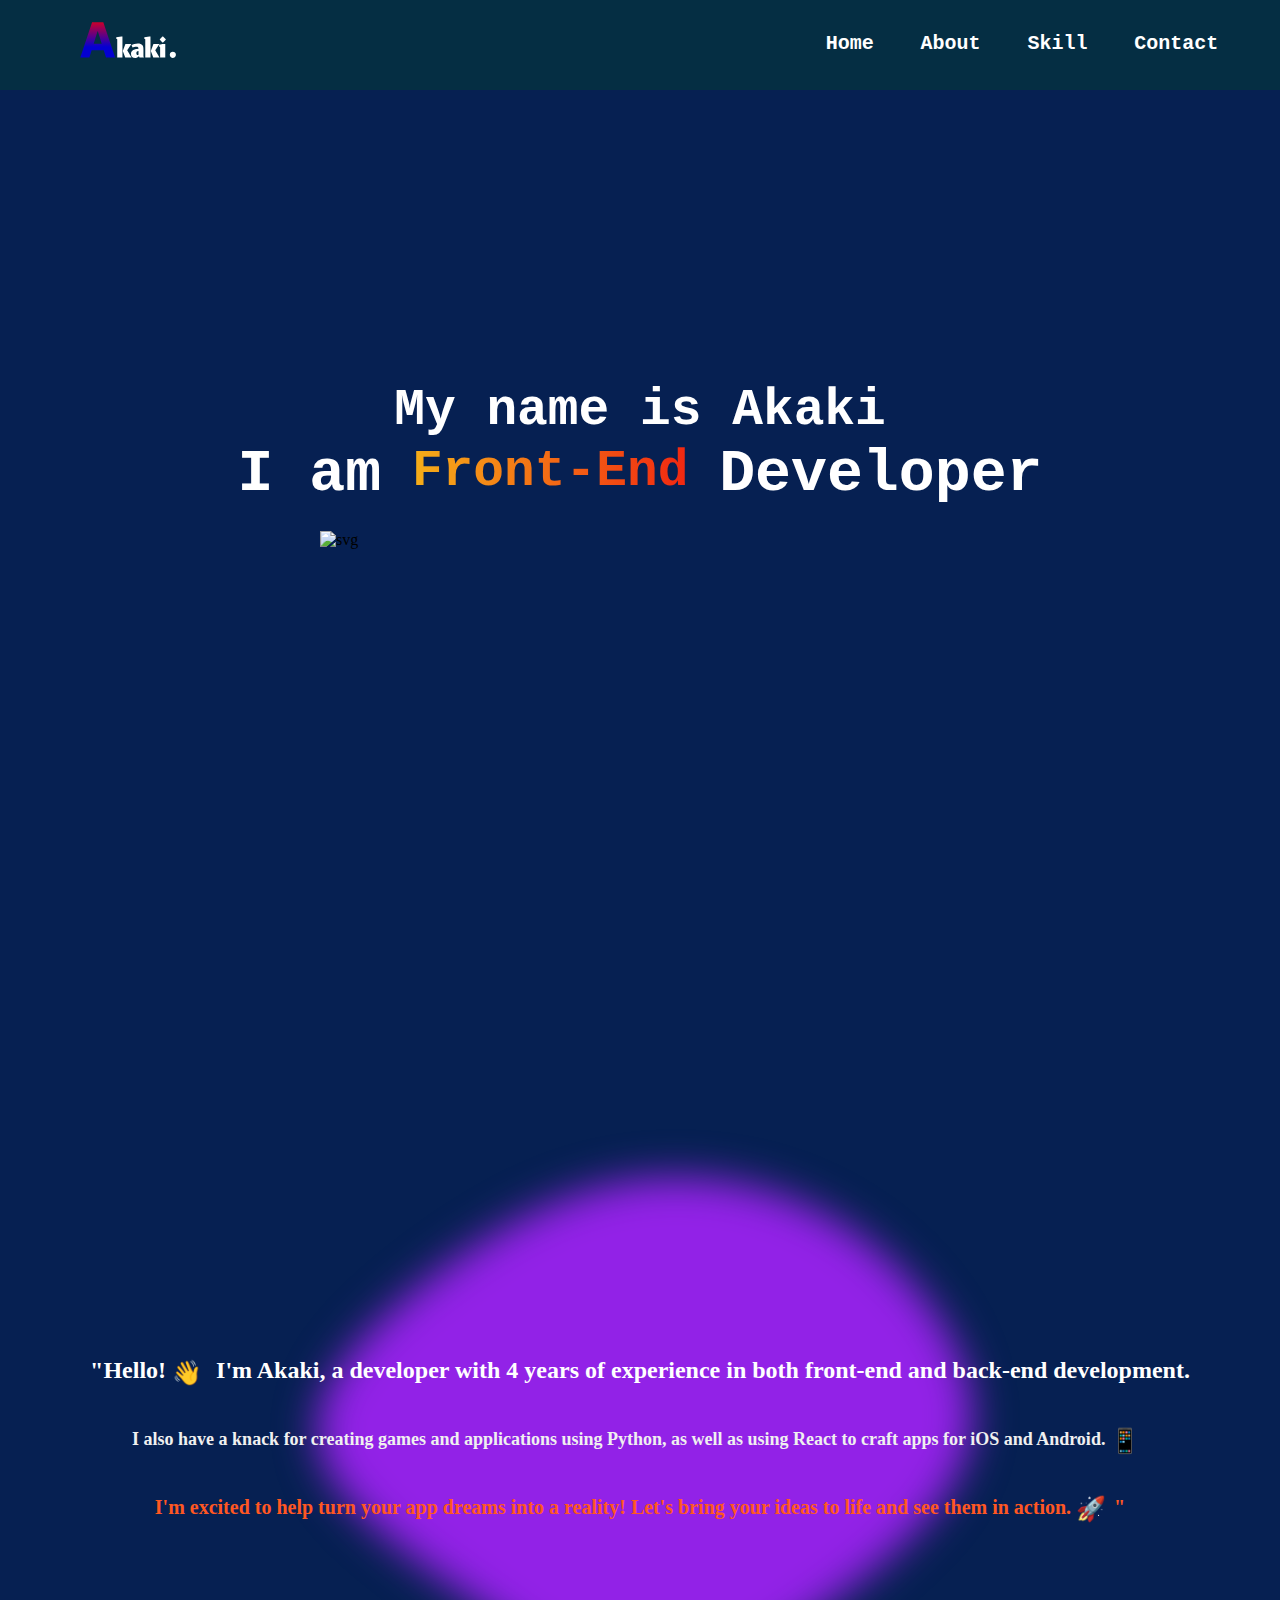
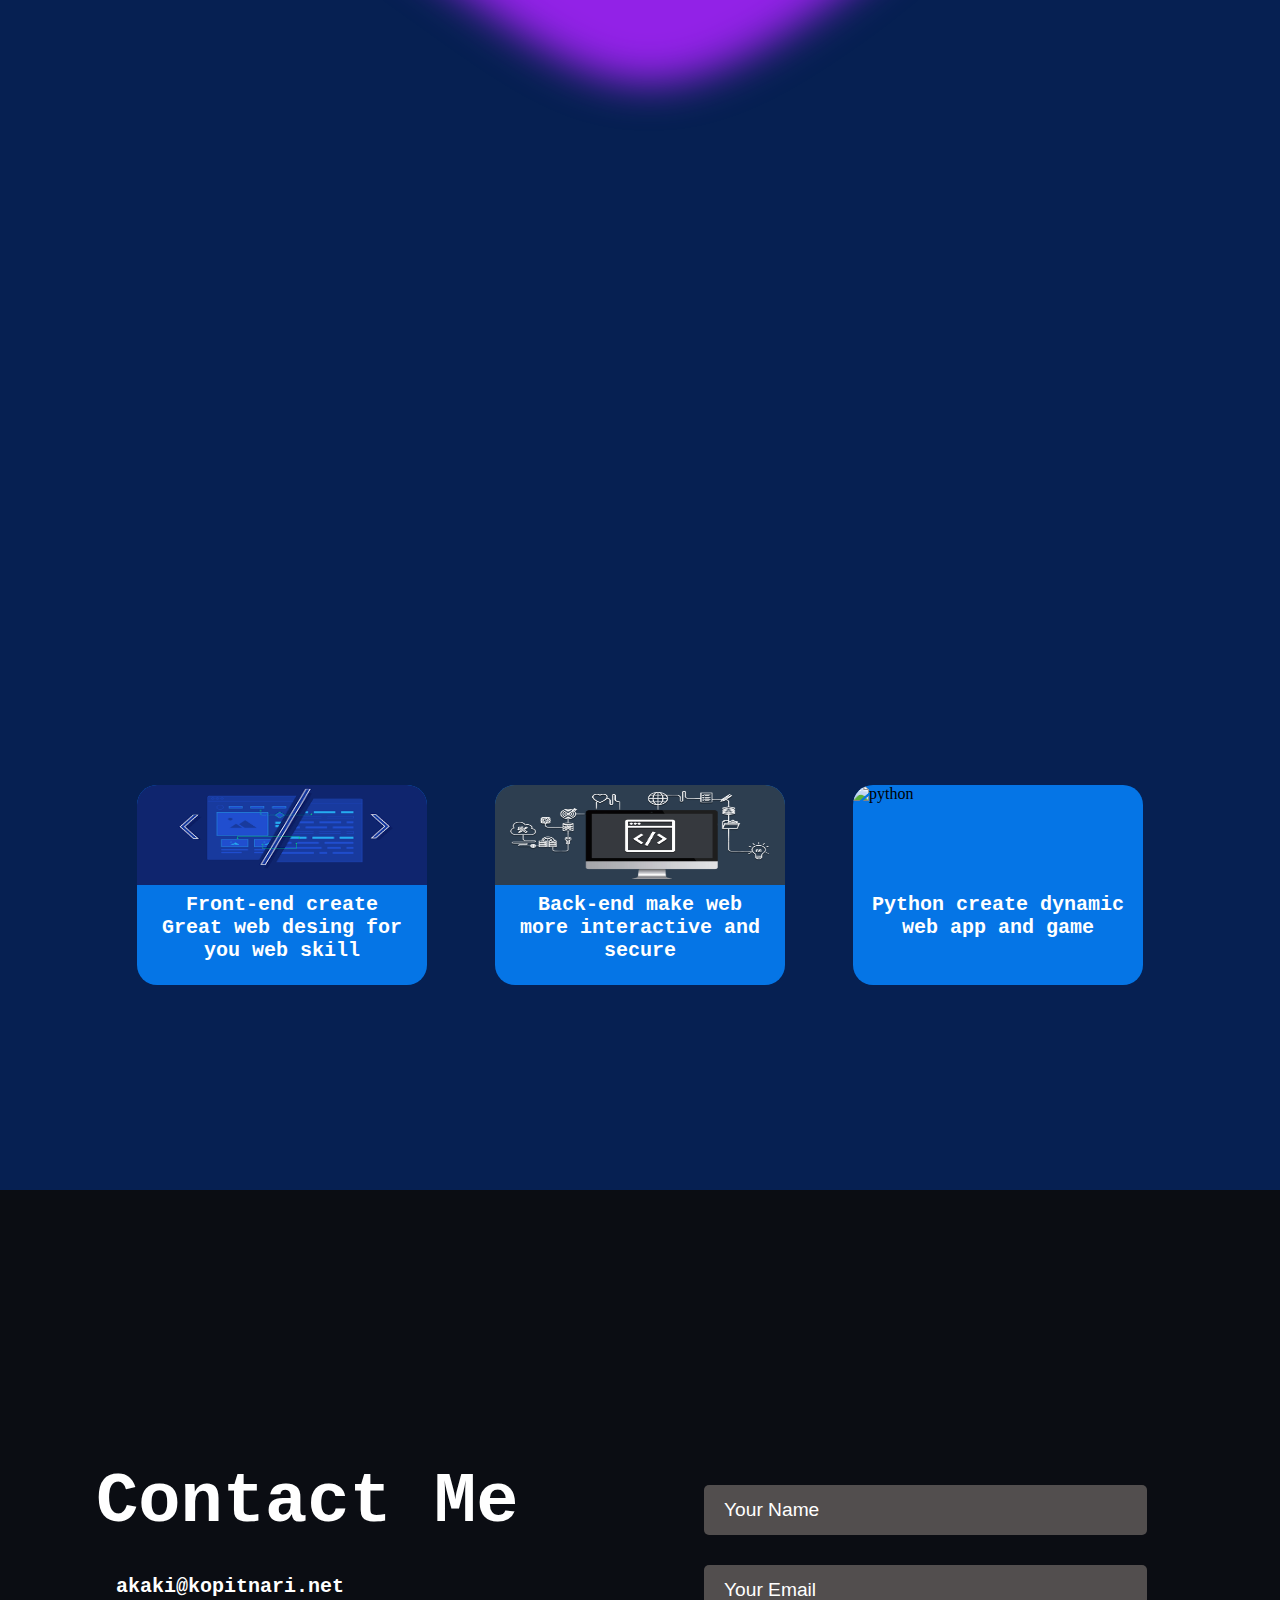
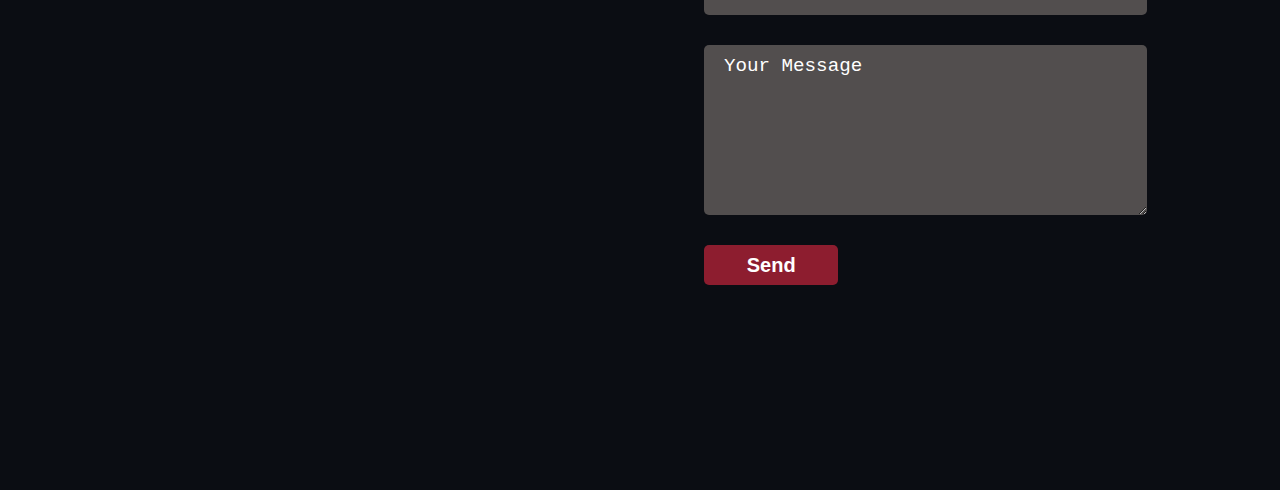
==== index.html @ f49ced17 "upgradeUpAndDown" ====
<!DOCTYPE html>
<html lang="en">

<head>
    <meta charset="UTF-8">
    <meta name="viewport" content="width=device-width, initial-scale=1.0">
    <script src="https://cdn.jsdelivr.net/npm/kute.js@2.2.4/dist/kute.min.js"></script>
    <link rel="stylesheet" href="https://cdnjs.cloudflare.com/ajax/libs/font-awesome/6.4.2/css/all.min.css"
        integrity="sha512-z3gLpd7yknf1YoNbCzqRKc4qyor8gaKU1qmn+CShxbuBusANI9QpRohGBreCFkKxLhei6S9CQXFEbbKuqLg0DA=="
        crossorigin="anonymous" referrerpolicy="no-referrer" />
    <link rel="shortcut icon" href="img/facicon.svg" type="image/x-icon">
    <link rel="stylesheet" href="header.css">
    <link rel="stylesheet" href="style.css">
    <title>Home</title>
</head>

<body>
    <header id="header">
        <img src="img/logo.svg" alt="Akaki" id="logo">
        <nav id="nav-container">
            <ul id="list-container">
                <li class="list"><a href="#" class="element">Home</a></li>
                <li class="list"><a href="#about" class="element">About</a></li>
                <li class="list"><a href="#skill" class="element">Skill</a></li>
                <li class="list"><a href="#contact" class="element">Contact</a></li>
            </ul>
        </nav>
    </header>

    <div class="wrapper">
        <section id="section1">
            <img id="section1background" src="img/section1BackgroundElement.svg" alt="svg">
            <div class="wellcome-text-container">
                <div class="container">
                    <h1 id="wellcome-text"></h1>
                    <h2>My name is Akaki</h2>
                    <div class="skill-texts">
                        <h3>I am</h3>&nbsp;
                        <div class="skill-text-conatienr">
                            <span class="skill-text">Front-End</span>
                            <span class="skill-text">Back-End</span>
                            <span class="skill-text">React</span>
                            <span class="skill-text">Python</span>
                        </div>&nbsp;
                        <h3>Developer</h3>
                    </div>
                </div>
            </div>
        </section>


        <section id="about">
            <div id="about-text-container">
                <p class="header">"Hello! <span class="emoji">👋</span> I'm Akaki, a developer with 4 years of
                    experience in
                    both front-end and back-end development.
                </p>
                <p class="paragraph">I also have a knack for creating games and applications using Python, as well as
                    using
                    React to craft
                    apps for iOS and Android. <span class="emoji">📱</span></p>
                <p class="emphasis">I'm excited to help turn your app dreams into a reality! Let's bring your ideas to
                    life
                    and see them in
                    action. <span class="emoji">🚀</span>"</p>
            </div>

            <svg id="svg-animation" viewBox="0 0 200 200" xmlns="http://www.w3.org/2000/svg">
                <path fill="#9222E7" transform="translate(100 100)">
                    <animate attributeName="d" dur="5s" repeatCount="indefinite" values="M39.2,-37.3C54.7,-23.7,73.8,-11.9,72.8,-1.1C71.7,9.7,50.4,19.4,34.9,34.4C19.4,49.4,9.7,69.8,-0.1,69.9C-9.8,70,-19.7,49.8,-34.8,34.7C-50,19.7,-70.4,9.8,-74.8,-4.4C-79.2,-18.7,-67.6,-37.3,-52.5,-50.9C-37.3,-64.4,-18.7,-72.9,-3.4,-69.5C11.9,-66.1,23.7,-50.9,39.2,-37.3Z;
                M54,-49C68.2,-39.7,76.8,-19.9,74.5,-2.4C72.1,15.1,58.6,30.1,44.4,38.3C30.1,46.5,15.1,47.8,0.9,46.9C-13.3,46,-26.5,42.9,-41,34.7C-55.5,26.5,-71.3,13.3,-70.7,0.6C-70.1,-12,-53.1,-24.1,-38.6,-33.4C-24.1,-42.7,-12,-49.2,3.9,-53.1C19.9,-57,39.7,-58.3,54,-49Z;
                M44.3,-52.6C50.6,-38,44.3,-19,46.3,2C48.2,22.9,58.5,45.8,52.1,60.7C45.8,75.6,22.9,82.4,1.2,81.2C-20.5,80,-41,70.8,-50.7,55.9C-60.4,41,-59.3,20.5,-56.5,2.8C-53.8,-15,-49.3,-29.9,-39.6,-44.5C-29.9,-59.1,-15,-73.3,2,-75.4C19,-77.4,38,-67.2,44.3,-52.6Z;
                M53.4,-49.3C68.2,-38.5,78.6,-19.3,76.4,-2.2C74.2,14.9,59.4,29.7,44.6,36.1C29.7,42.5,14.9,40.4,0.8,39.6C-13.3,38.8,-26.5,39.3,-41.8,32.9C-57.2,26.5,-74.5,13.3,-72.5,2.1C-70.4,-9.2,-48.9,-18.3,-33.6,-29C-18.3,-39.8,-9.2,-52.1,5.1,-57.2C19.3,-62.2,38.5,-60,53.4,-49.3Z;
                M39.2,-37.3C54.7,-23.7,73.8,-11.9,72.8,-1.1C71.7,9.7,50.4,19.4,34.9,34.4C19.4,49.4,9.7,69.8,-0.1,69.9C-9.8,70,-19.7,49.8,-34.8,34.7C-50,19.7,-70.4,9.8,-74.8,-4.4C-79.2,-18.7,-67.6,-37.3,-52.5,-50.9C-37.3,-64.4,-18.7,-72.9,-3.4,-69.5C11.9,-66.1,23.7,-50.9,39.2,-37.3Z
                ">
                    </animate>
                </path>
            </svg>

        </section>

        <section id="skill">
            <div id="skill-icon-container1">
                <div class="icon-box">
                    <img src="img/logos/htmlLogo.png" alt="html">
                </div>
                <div class="icon-box">
                    <img src="img/logos/cssLogo.png" alt="css">
                </div>
                <div class="icon-box">
                    <img src="img/logos/jsLogo.png" alt="jacascript">
                </div>
                <div class="icon-box">
                    <img src="img/logos/vueLogo.png" alt="vue">
                </div>
                <div class="icon-box">
                    <img src="img/logos/reactLogo.png" alt="react">
                </div>
            </div>

            <div id="skill-icon-container2">
                <div class="icon-box">
                    <img src="img/logos/pythonLogo.png" alt="html">
                </div>
                <div class="icon-box">
                    <img src="img/logos/jsLogo.png" alt="css">
                </div>
            </div>

            <div id="skill-icon-container3">
                <div class="icon-box">
                    <img src="img/logos/djangoLogo.png" alt="html">
                </div>
                <div class="icon-box">
                    <img src="img/logos/flaskLogo.png" alt="css">
                </div>
                <div class="icon-box">
                    <img src="img/logos/pygameLogo.png" alt="css">
                </div>
            </div>

            <div class="grid-container">
                <div class="skill-container">
                    <img src="img/front-end.png" alt="front-end">
                    <div id="paragraph-container">
                        <p>Front-end create Great web desing for you web skill</p>
                    </div>
                </div>
                <div class="skill-container">
                    <img src="img/back-end.jpg" alt="back-end">
                    <div id="paragraph-container">
                        <p>Back-end make web more interactive and secure</p>
                    </div>
                </div>
                <div class="skill-container">
                    <img src="img/python.png" alt="python">
                    <div id="paragraph-container">
                        <p>Python create dynamic web app and game</p>
                    </div>
                </div>
            </div>
        </section>

        <footer id="contact">
            <div id="footer-container1">
                <div class="contact-text-container">
                    <h1>Contact Me</h1>
                    <p><i class="fa-solid fa-envelope" style="color: #9141AC;"></i>akaki@kopitnari.net</p>
                    <div class="personal-contact">
                        <a href="https://github.com/akakipertsuliani" target="_blank"><i class="fa-brands fa-github" style="color: #FFF;"></i></a>
                        <a href="https://facebook.com/akaki.ferculiani.12" target="_blank"><i class="fa-brands fa-facebook" style="color: #FFF;"></i></a>
                    </div>
                </div>
            </div>
            <div id="footer-container2">
                <div class="form-container">
                    <form action="">
                        <input type="text" id="name-field" class="input-field" placeholder="Your Name" required>
                        <input type="email" id="email-field" class="input-field" placeholder="Your Email" required>
                        <textarea id="message-field" class="input-field" rows="10" placeholder="Your Message" required></textarea>
                        <input type="submit" id="submit-button" value="Send">
                    </form>
                </div>
            </div>
        </footer>
    </div>

    <script src="script.js"></script>

</body>

</html>
---- header.css ----
#header {
    width: 100%;
    height: 10vh;
    display: flex;
    justify-content: space-around;
    align-items: center;
    background: #076F012D;
}

#header #logo {
    align-self: center;
    margin-left: 80px;
    margin-bottom: 10px;
    transition: transform 0.3s;
    width: 7.5%;
    cursor: pointer;
}

#header #logo:hover {
    transform: scale(1.1);
}

#header #nav-container {
    margin-left: auto;
    margin-right: 3.5vw;
}

#header #nav-container #list-container {
    display: flex;
    column-gap: 1vw;
    list-style: none;
}

#header #nav-container #list-container .list {
    display: flex;
    align-items: center;
}

#header #nav-container #list-container .list .element {
    text-decoration: none;
    font-family: monospace, sans-serif;
    font-size: 1.25rem;
    font-weight: 700;
    color: #FFF;
    padding: 5px 15px;
    border: 2px solid transparent;
    border-radius: 15px;
    transition: color 0.3s;
}

@media screen and (min-width: 768px) {
    #header #nav-container #list-container .list .element:hover {
        color: #3DC507;
    }

    #header #nav-container #list-container .list .element::after {
        content: "";
        display: block;
        background-color: #D19106;
        height: 3px;
        width: 0;
        margin-inline: auto;
        border-radius: 1.5px;
        transition: width 0.3s;
    }

    #header #nav-container #list-container .list .element:hover::after {
        width: 100%;
    }
}

#header #nav-container #list-container .list .element:active {
    border: 2px solid #54038a;
}
---- style.css ----
* {
  margin: 0;
  padding: 0;
}

body {
  width: min(100vw, 1960px);
  background: #062052;
  overflow-x: hidden;
}

.wrapper {
  width: 100%;
  display: flex;
  flex-direction: column;
  align-items: center;
  /* about Page */
  /* skill page */
}
.wrapper #section1 {
  position: relative;
  width: 100%;
  height: 100vh;
  display: flex;
  justify-content: space-evenly;
  align-items: center;
}
.wrapper #section1 #section1background {
  position: absolute;
  width: 50%;
  top: 50%;
  left: 50%;
  transform: translate(-50%, -50%);
  z-index: 0;
}
.wrapper #section1 .wellcome-text-container {
  width: 40%;
  height: 50%;
  margin-top: auto;
  margin-bottom: 15vh;
}
.wrapper #section1 .wellcome-text-container .container {
  display: flex;
  flex-direction: column;
  align-items: center;
  transform: scale(1.6);
}
.wrapper #section1 .wellcome-text-container .container h1 {
  background: linear-gradient(90deg, #833AB4 0%, #FD1D1D 45%, #FCB045 100%);
  -webkit-background-clip: text;
  background-clip: text;
  -webkit-text-fill-color: transparent;
  font-family: monospace;
  font-size: 2.1rem;
  background-size: 400%;
  animation: gradient-animation 2s ease-in-out infinite;
}
.wrapper #section1 .wellcome-text-container .container h2 {
  color: #FFF;
  font-family: monospace;
  font-size: 2rem;
}
.wrapper #section1 .wellcome-text-container .container .skill-texts {
  position: relative;
  display: flex;
  align-items: center;
  color: #FFF;
  font-family: monospace;
  font-size: 2rem;
}
.wrapper #section1 .wellcome-text-container .container .skill-texts .skill-text-conatienr {
  display: flex;
  flex-direction: column;
  align-items: center;
  height: 40px;
  overflow: hidden;
}
.wrapper #section1 .wellcome-text-container .container .skill-texts .skill-text-conatienr .skill-text {
  font-size: 2rem;
  background: linear-gradient(to right, #f5af19, #f12711);
  -webkit-background-clip: text;
  background-clip: text;
  color: transparent;
  display: flex;
  flex-direction: column;
  font-weight: 700;
  position: relative;
  margin-bottom: 35px;
  animation: slide-animation 8s linear infinite;
}
.wrapper #about {
  width: 100%;
  height: 100vh;
  display: flex;
  justify-content: center;
  align-items: center;
  position: relative;
}
.wrapper #about #about-text-container {
  max-width: 90%;
  text-align: center;
}
.wrapper #about #about-text-container .header {
  font-size: 24px;
  font-weight: bold;
  color: #FFF;
  border-radius: 20px;
  font-weight: 700;
  transition: 0.3s;
  padding: 10px;
}
.wrapper #about #about-text-container .paragraph {
  font-size: 18px;
  color: #F0F0F0;
  margin: 20px 0;
  border-radius: 20px;
  font-weight: 700;
  transition: 0.3s;
  padding: 10px;
}
.wrapper #about #about-text-container .emphasis {
  font-size: 20px;
  color: #FF5722;
  border-radius: 20px;
  font-weight: 700;
  transition: 0.3s;
  padding: 10px;
}
.wrapper #about #about-text-container .emoji {
  font-size: 24px;
  margin-right: 8px;
  vertical-align: middle;
}
.wrapper #about #svg-animation {
  position: absolute;
  z-index: -1;
  left: 50%;
  top: 50%;
  width: 70%;
  transform: translate(-50%, -50%);
  filter: blur(20px);
}
.wrapper #skill {
  position: relative;
  width: 100%;
  height: 100vh;
  display: flex;
  justify-content: center;
  align-items: center;
}
.wrapper #skill .icon-box {
  width: 80px;
  height: 80px;
  border-radius: 50%;
  display: flex;
  justify-content: center;
  align-items: center;
  overflow: visible;
  margin-left: 20px;
  background: #FFF;
  padding: 20px;
}
.wrapper #skill .icon-box img {
  height: 80%;
  width: 80%;
}
.wrapper #skill #skill-icon-container1 {
  position: absolute;
  top: 200px;
  left: 50%;
  transform: translateX(-50%);
  width: 40%;
  opacity: 0;
  display: flex;
  justify-content: center;
  flex-wrap: wrap;
  transition: 0.5s ease-in-out;
}
.wrapper #skill #skill-icon-container2 {
  position: absolute;
  top: 200px;
  left: 50%;
  transform: translateX(-50%);
  max-width: 40%;
  opacity: 0;
  display: flex;
  transition: 0.5s ease-in-out;
}
.wrapper #skill #skill-icon-container3 {
  position: absolute;
  top: 200px;
  left: 50%;
  transform: translateX(-50%);
  max-width: 40%;
  opacity: 0;
  display: flex;
  transition: 0.5s ease-in-out;
}
.wrapper #skill .grid-container {
  display: flex;
  width: max(200px, 80%);
  height: min(150px, 50%);
  flex-wrap: wrap;
  column-gap: 50px;
  margin-top: 210px;
}
.wrapper #skill .grid-container .skill-container {
  position: relative;
  display: flex;
  flex-direction: column;
  margin: 15px auto auto auto;
  width: 290px;
  height: max(200px, 25%);
  background: #0575E6;
  border-radius: 20px;
  overflow: hidden;
  transition: 0.3s;
  cursor: pointer;
}
.wrapper #skill .grid-container .skill-container img {
  width: 100%;
  height: 50%;
}
.wrapper #skill .grid-container .skill-container #paragraph-container {
  height: 40%;
  width: 90%;
  margin-top: 8px;
  align-self: center;
}
.wrapper #skill .grid-container .skill-container #paragraph-container p {
  color: #FFF;
  font-family: monospace;
  font-weight: 700;
  font-size: 20px;
  text-align: center;
  margin: auto;
}
@media screen and (min-width: 768px) {
  .wrapper #skill .grid-container .skill-container:hover {
    transform: scale(1.1);
    background: #FC4A1A;
  }
  .wrapper #skill .grid-container .skill-container:active {
    transform: scale(1);
  }
}
@media screen and (max-width: 768px) {
  .wrapper #skill .grid-container .skill-container:active {
    transform: scale(0.9);
  }
  .wrapper #skill .grid-container .skill-container p {
    font-size: 0.8rem;
  }
}
.wrapper footer {
  width: 100%;
  height: 100vh;
  background: rgba(12, 11, 11, 0.8823529412);
  display: flex;
  justify-content: space-between;
}
.wrapper footer #footer-container1 {
  width: 50%;
  height: 90vh;
  display: flex;
  align-self: flex-end;
  align-items: center;
  flex-direction: column;
}
.wrapper footer #footer-container1 .contact-text-container {
  width: 70%;
  height: 70%;
  display: flex;
  flex-direction: column;
  justify-content: center;
  row-gap: 30px;
}
.wrapper footer #footer-container1 .contact-text-container h1 {
  color: #FFF;
  font-family: monospace;
  font-weight: 700;
  font-size: 4.4rem;
}
.wrapper footer #footer-container1 .contact-text-container i {
  padding-inline-end: 20px;
  font-size: 1.5rem;
}
.wrapper footer #footer-container1 .contact-text-container p {
  color: #FFF;
  font-family: monospace;
  font-weight: 700;
  font-size: 1.25rem;
}
.wrapper footer #footer-container1 .contact-text-container .personal-contact {
  display: flex;
  max-width: 10%;
}
.wrapper footer #footer-container1 .contact-text-container .personal-contact a i {
  font-size: 2rem;
  transition: transform 0.3s;
}
.wrapper footer #footer-container1 .contact-text-container .personal-contact a i:hover {
  transform: scale(1.3);
}
.wrapper footer #footer-container1 .contact-text-container .personal-contact a i:active {
  transform: scale(0.9);
}
.wrapper footer #footer-container2 {
  width: 50%;
  height: 90vh;
  display: flex;
  align-self: flex-end;
  justify-content: center;
  align-items: center;
}
.wrapper footer #footer-container2 .form-container {
  display: flex;
  align-items: center;
  align-self: flex-start;
  width: 100%;
  height: 100%;
}
.wrapper footer #footer-container2 .form-container form {
  margin-left: 10%;
  width: 70%;
  display: flex;
  flex-direction: column;
  row-gap: 30px;
}
.wrapper footer #footer-container2 .form-container form .input-field {
  border-radius: 5px;
  border: none;
  background: #524E4E;
  font-size: 1.2rem;
  width: 90%;
  height: 30px;
  padding: 10px 20px;
}
.wrapper footer #footer-container2 .form-container form .input-field::placeholder {
  color: #FFF;
}
.wrapper footer #footer-container2 .form-container form #message-field {
  height: 150px;
}
.wrapper footer #footer-container2 .form-container form #submit-button {
  width: 30%;
  height: 40px;
  background: #8D1D2F;
  border-radius: 5px;
  border: none;
  font-weight: 700;
  font-size: 1.25rem;
  color: #FFF;
  cursor: pointer;
  transition: background-color 0.3s, transform 0.3s;
}
@media screen and (min-width: 768px) {
  .wrapper footer #footer-container2 .form-container form #submit-button:hover {
    background: #F07B8E;
  }
}
.wrapper footer #footer-container2 .form-container form #submit-button:active {
  transform: scale(0.9);
}

@keyframes slide-animation {
  0% {
    bottom: -2px;
  }
  30% {
    bottom: -2px;
  }
  35% {
    bottom: 70px;
  }
  65% {
    bottom: 70px;
  }
  70% {
    bottom: 141px;
  }
  80% {
    bottom: 141px;
  }
  90% {
    bottom: 216px;
  }
  100% {
    bottom: 216px;
  }
}
@keyframes gradient-animation {
  0% {
    background-position: 0%;
  }
  50% {
    background-position: 100%;
  }
  100% {
    background-position: 0%;
  }
}

/*# sourceMappingURL=style.css.map */
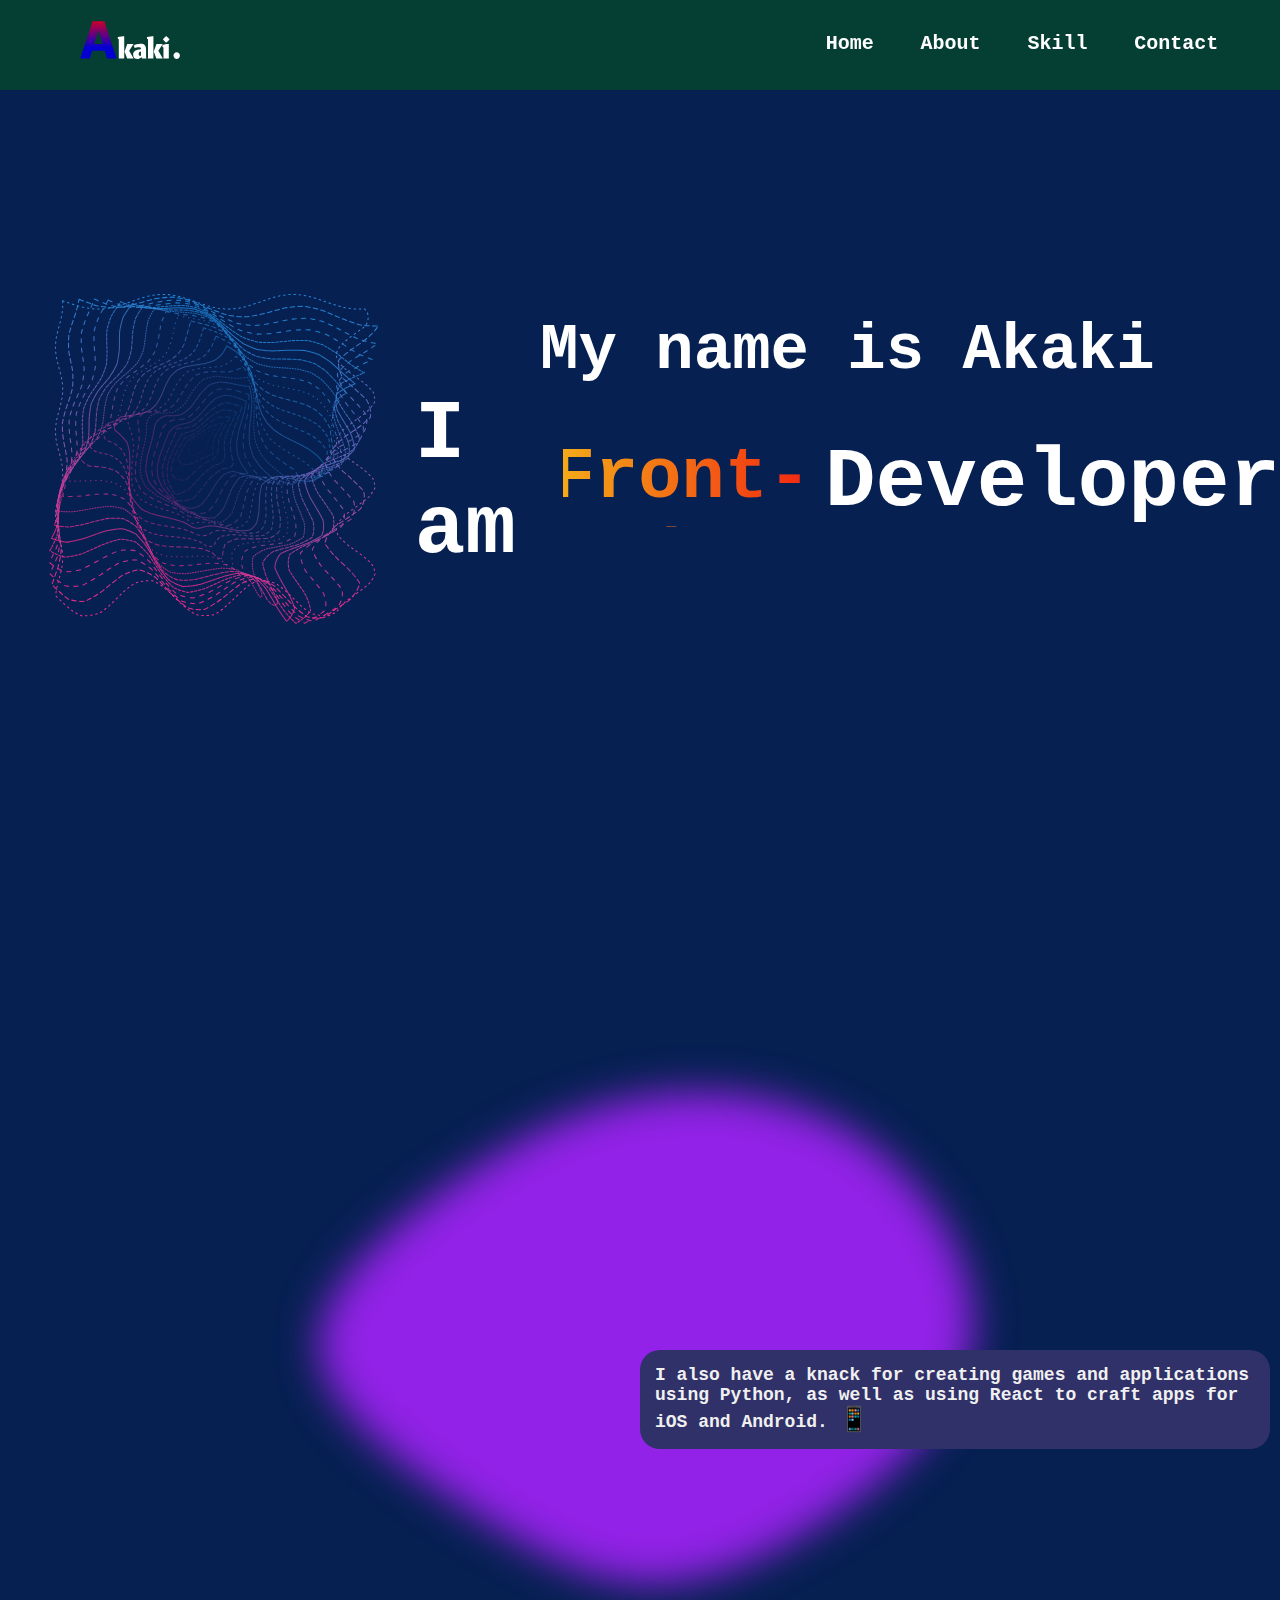
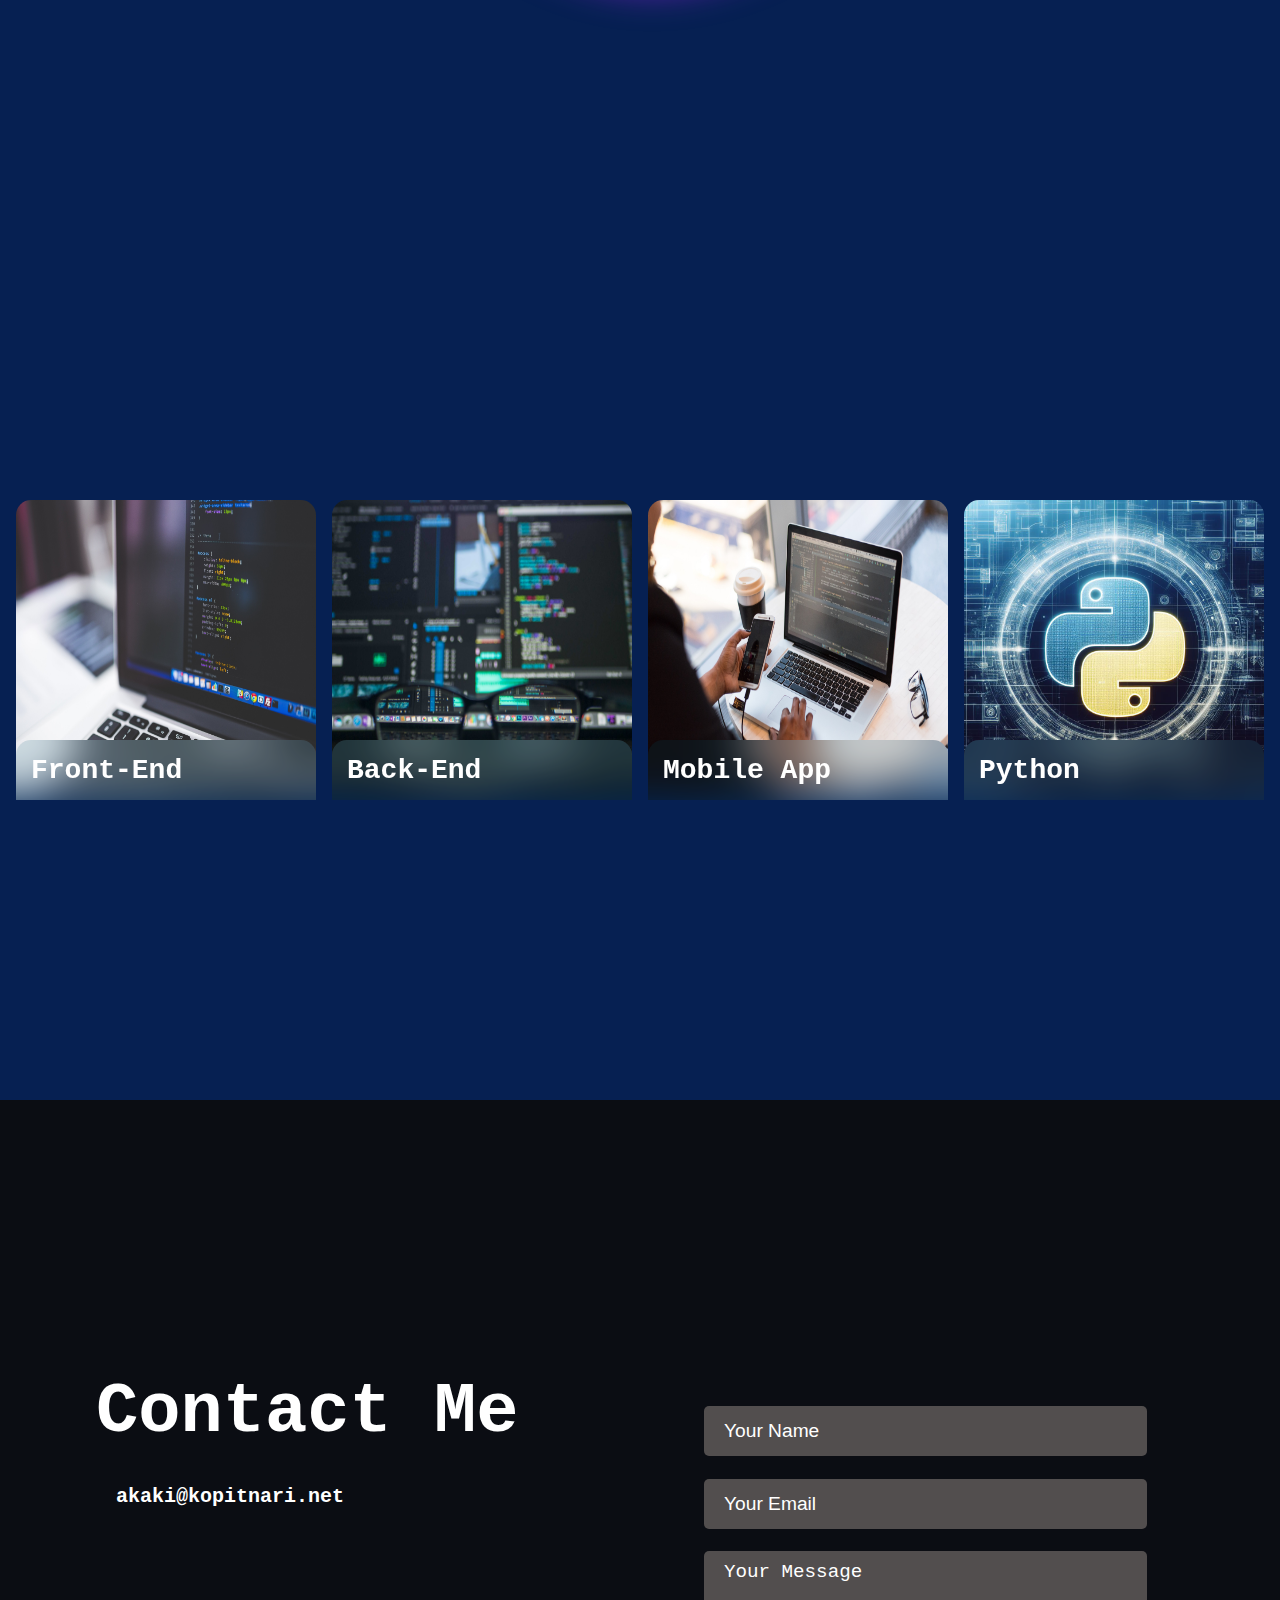
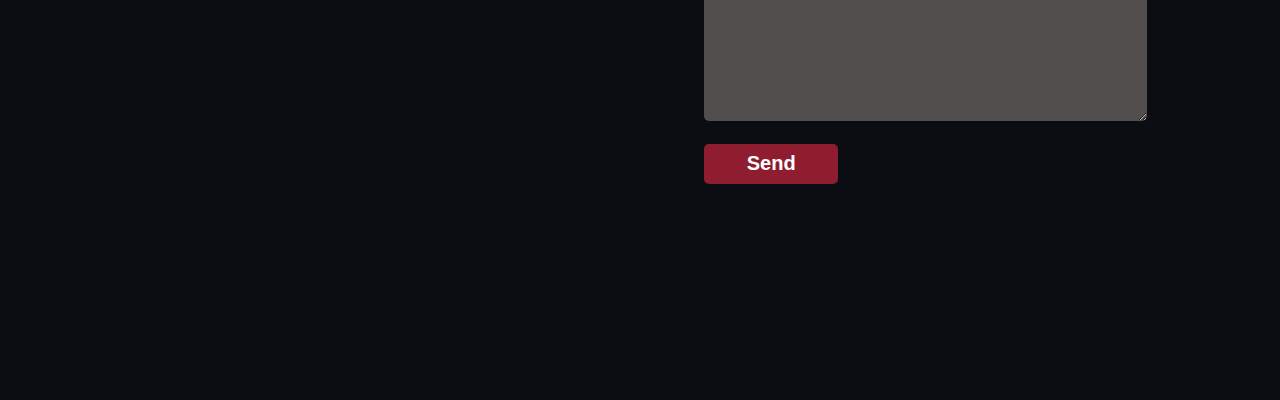
==== commit d90dfbbe: "stealNeedFix" ====
--- a/index.html
+++ b/index.html
@@ -9,8 +9,10 @@
         integrity="sha512-z3gLpd7yknf1YoNbCzqRKc4qyor8gaKU1qmn+CShxbuBusANI9QpRohGBreCFkKxLhei6S9CQXFEbbKuqLg0DA=="
         crossorigin="anonymous" referrerpolicy="no-referrer" />
     <link rel="shortcut icon" href="img/facicon.svg" type="image/x-icon">
+    <link rel="stylesheet" href="style.css">
     <link rel="stylesheet" href="header.css">
-    <link rel="stylesheet" href="style.css">
+    <link rel="stylesheet" href="svgMorph.css">
+    <link rel="stylesheet" href="responsiveStyle.css">
     <title>Home</title>
 </head>
 
@@ -25,23 +27,135 @@
                 <li class="list"><a href="#contact" class="element">Contact</a></li>
             </ul>
         </nav>
+        <i class="fa-solid fa-bars" style="color: #FFF;"></i>
     </header>
 
     <div class="wrapper">
         <section id="section1">
-            <img id="section1background" src="img/section1BackgroundElement.svg" alt="svg">
+            <svg id="section1background" xmlns="http://www.w3.org/2000/svg" version="1.1"
+                xmlns:xlink="http://www.w3.org/1999/xlink" xmlns:svgjs="http://svgjs.dev/svgjs" viewBox="0 0 800 800"
+                width="800" height="800">
+                <defs>
+                    <linearGradient x1="50%" y1="0%" x2="50%" y2="100%" id="ccchaos-grad">
+                        <stop stop-color="hsl(206, 75%, 49%)" stop-opacity="1" offset="0%"></stop>
+                        <stop stop-color="hsl(331, 90%, 56%)" stop-opacity="1" offset="100%"></stop>
+                    </linearGradient>
+                </defs>
+                <g stroke-width="2" stroke="url(#ccchaos-grad)" fill="none" stroke-linecap="round">
+                    <path
+                        d="M120.74 111.98Q130.14 115.33 139.53 118.6 148.92 121.63 158.31 124.23 167.7 126.27 177.1 127.63 186.49 128.24 195.88 128.07 205.27 127.12 214.67 125.45 224.06 123.15 233.45 120.34 242.84 117.19 252.24 113.86 261.63 110.54 271.02 107.4 280.41 104.63 289.8 102.38 299.2 100.77 308.59 99.88 317.98 99.77 327.37 100.45 336.77 101.87 346.16 103.96 355.55 106.6 364.94 109.65 374.34 112.93 383.73 116.28 393.12 119.5 402.51 122.42 411.9 124.87 421.3 126.73 430.69 127.88 440.08 128.27 449.47 127.87 458.87 126.71 468.26 124.85 477.65 122.39 487.04 119.47 496.44 116.25 505.83 112.9 515.22 109.61 524.61 106.57 534 103.93 543.4 101.85 552.79 100.44 562.18 99.77 571.57 99.89 580.97 100.78 590.36 102.4 599.75 104.66 609.14 107.43 618.54 110.57 627.93 113.89 637.32 117.22 646.71 120.37 656.11 123.17 665.5 125.47 674.89 127.13 684.28 128.07 693.67 128.24 703.07 127.62 716.52 140.78 704.93 160.91 692.77 170.09 679.81 179.27 667.58 188.45 657.51 197.62 650.76 206.8 648.14 215.98 649.95 225.15 655.97 234.33 665.51 243.51 677.45 252.69 690.38 261.86 702.8 271.04 713.26 280.22 720.52 289.39 723.75 298.57 722.55 307.75 717.08 316.93 707.98 326.1 696.3 335.28 683.41 344.46 670.83 353.63 660.02 362.81 652.25 371.99 648.43 381.17 649 390.34 653.91 399.52 662.56 408.7 673.96 417.88 686.77 427.05 699.48 436.23 710.62 445.41 718.88 454.58 723.29 463.76 723.33 472.94 719.01 482.12 710.82 491.29 699.73 500.47 687.03 509.65 674.21 518.82 662.77 528 654.05 537.18 649.06 546.36 648.4 555.53 652.13 564.71 659.83 573.89 670.59 583.06 683.15 592.24 696.04 601.42 707.76 610.6 716.93 619.77 722.48 628.95 723.77 638.13 720.63 647.31 713.44 656.48 703.04 665.66 690.65 674.84 677.71 684.01 665.74 693.19 656.14 702.37 650.03 711.55 641.55 716.66 633.07 720.09 616.11 720.25 599.14 714.71 590.66 708.96 582.18 701.95 573.7 694.07 565.22 685.73 556.74 677.42 548.26 669.57 539.77 662.63 531.29 656.98 514.33 651.66 497.37 652.06 488.89 655.6 480.41 660.81 471.92 667.41 463.44 675.03 454.96 683.26 446.48 691.63 438 699.7 429.52 707.01 421.04 713.16 412.55 717.82 395.59 720.74 378.63 717.86 370.15 713.22 361.67 707.08 353.19 699.77 344.7 691.71 336.22 683.34 327.74 675.11 319.26 667.48 310.78 660.87 302.3 655.64 293.82 652.09 276.85 651.64 259.89 656.93 251.41 662.57 242.93 669.5 234.45 677.34 225.97 685.65 217.48 693.99 209 701.88 200.52 708.9 192.04 714.66 175.08 720.24 158.11 720.11 149.63 716.7 141.15 711.6 132.67 705.09 124.19 697.53 115.71 689.33 107.23 680.95 108.38 672.06 110.18 663.17 112.44 654.28 114.87 645.39 117.2 636.5 119.16 627.61 120.51 618.72 121.1 609.83 120.86 600.94 119.82 592.05 118.09 583.16 115.89 574.27 113.46 565.38 111.09 556.49 109.07 547.6 107.62 538.71 106.92 529.82 107.04 520.93 107.98 512.04 109.62 503.15 111.78 494.26 114.19 485.37 116.58 476.48 118.67 467.59 120.21 458.7 121.02 449.81 121.01 440.92 120.18 432.03 118.63 423.14 116.53 414.25 114.14 405.36 111.73 396.47 109.59 387.58 107.96 378.69 107.03 369.8 106.93 360.91 107.64 352.02 109.11 343.13 111.14 334.24 113.51 325.35 115.93 316.46 118.13 307.56 119.85 298.67 120.88 289.78 121.1 280.89 120.49 272 119.13 263.11 117.16 254.22 114.82 245.33 112.39 236.44 110.14 227.55 108.35 218.66 107.21 209.77 106.87 200.88 107.36 191.99 108.63 183.1 110.53 174.21 112.83 165.32 115.27 156.43 117.56 147.54 119.43 138.65 120.67 129.76 121.12 120.87 120.74 111.98"
+                        stroke-dasharray="3 7" transform="rotate(0, 400, 400)" opacity="1.00" class="svg-elem-1"></path>
+                    <path
+                        d="M132.68 127.16Q150.79 133.29 168.89 137.75 187 139.65 205.11 138.6 223.21 134.81 241.32 129.05 259.43 122.48 277.54 116.4 295.64 112.06 313.75 110.32 331.86 111.53 349.96 115.45 368.07 121.28 386.18 127.87 404.29 133.87 422.39 138.09 440.5 139.68 458.61 138.31 476.71 134.27 494.82 128.36 512.93 121.77 531.04 115.83 549.14 111.74 567.25 110.31 585.36 111.83 603.46 116.01 621.57 121.99 639.68 128.57 657.79 134.44 675.89 138.4 694 139.67 712.11 137.99 702.11 155.75 680.69 173.51 656.87 191.27 640.69 209.02 638.96 226.78 652.41 244.54 675.38 262.3 698.19 280.06 711.22 297.81 709 315.57 692.44 333.33 668.54 351.09 647.36 368.85 637.82 386.6 643.94 404.36 663.15 422.12 687.35 439.88 706.34 457.63 712.13 475.39 702.27 493.15 680.92 510.91 657.08 528.67 640.78 546.42 638.9 564.18 652.23 581.94 675.15 599.7 698 617.46 711.17 635.21 709.09 652.97 692.65 670.73 668.77 688.49 647.51 706.24 631.01 710.29 614.5 707.24 597.99 697.7 581.49 683.59 564.98 667.76 548.48 653.38 531.97 643.35 515.46 639.68 498.96 643.12 482.45 652.96 465.94 667.24 449.44 683.07 432.93 697.29 416.42 707.01 399.92 710.3 383.41 706.49 366.9 696.34 350.4 681.9 333.89 666.07 317.38 652.04 300.88 642.62 284.37 639.71 267.86 643.9 251.36 654.34 234.85 668.94 218.34 684.75 201.84 698.6 185.33 707.71 168.82 710.23 152.32 705.67 135.81 694.94 119.31 680.2 123.71 662.92 128.65 645.63 132.05 628.35 132.48 611.07 129.76 593.79 125.03 576.5 120.28 559.22 117.52 541.94 117.91 524.66 121.28 507.37 126.22 490.09 130.64 472.81 132.68 455.53 131.48 438.24 127.55 420.96 122.54 403.68 118.57 386.4 117.3 369.11 119.27 351.83 123.66 334.55 128.61 317.27 132.03 299.98 132.5 282.7 129.8 265.42 125.07 248.14 120.32 230.85 117.53 213.57 117.89 196.29 121.24 179.01 126.17 161.72 130.61 144.44 132.68 127.16"
+                        stroke-dasharray="9 6" transform="rotate(4.04, 400, 400)" opacity="0.96" class="svg-elem-2">
+                    </path>
+                    <path
+                        d="M143.21 142.39Q160.48 147.55 177.75 150.57 195.02 150.88 212.29 148.43 229.57 143.67 246.84 137.49 264.11 131.03 281.38 125.49 298.65 121.9 315.92 120.93 333.19 122.75 350.46 127.03 367.73 132.98 385 139.48 402.27 145.34 419.54 149.46 436.81 151.09 454.08 149.91 471.35 146.15 488.62 140.5 505.89 134.02 523.16 127.91 540.43 123.29 557.7 121.04 574.97 121.56 592.24 124.76 609.51 130.04 626.78 136.43 644.05 142.74 661.32 147.8 678.59 150.66 695.86 150.81 678.88 167.92 656.1 185.02 636.4 202.13 627.44 219.24 632.71 236.34 650.17 253.45 673.01 270.56 692.34 287.67 700.63 304.77 694.66 321.88 676.74 338.99 653.86 356.09 634.93 373.2 627.31 390.31 633.98 407.41 652.34 424.52 675.23 441.63 693.75 458.74 700.68 475.84 693.33 492.95 674.55 510.06 651.66 527.16 633.58 544.27 627.34 561.38 635.37 578.48 654.55 595.59 677.41 612.7 695.04 629.81 700.59 646.91 691.88 664.02 672.32 681.13 649.51 698.23 633.36 697.9 617.21 691.27 601.06 679.59 584.91 665 568.76 650.23 552.61 638.02 536.46 630.62 520.31 629.42 504.16 634.64 488.01 645.3 471.86 659.44 455.71 674.42 439.56 687.46 423.41 696.15 407.26 698.87 391.11 695.12 374.96 685.59 358.81 672.06 342.66 657.02 326.51 643.28 310.36 633.39 294.21 629.17 278.06 631.42 261.91 639.71 245.76 652.51 229.62 667.44 213.47 681.73 197.32 692.73 181.17 698.4 165.02 697.68 148.87 690.71 132.72 678.78 137.88 662.01 142.31 645.25 144.28 628.49 143.03 611.73 139.03 594.97 133.86 578.2 129.51 561.44 127.69 544.68 129.11 527.92 133.2 511.16 138.39 494.39 142.64 477.63 144.3 460.87 142.73 444.11 138.54 427.35 133.35 410.58 129.2 393.82 127.69 377.06 129.41 360.3 133.7 343.54 138.88 326.77 142.94 310.01 144.29 293.25 142.42 276.49 138.04 259.73 132.86 242.96 128.91 226.2 127.71 209.44 129.74 192.68 134.21 175.91 139.37 159.15 143.21 142.39"
+                        stroke-dasharray="8 10" transform="rotate(8.08, 400, 400)" opacity="0.92" class="svg-elem-3">
+                    </path>
+                    <path
+                        d="M152.23 157.3Q168.55 161.11 184.86 162.51 201.17 161.26 217.49 157.57 233.8 152.08 250.11 145.73 266.42 139.58 282.74 134.71 299.05 131.93 315.36 131.72 331.67 134.12 347.99 138.72 364.3 144.73 380.61 151.12 396.93 156.81 413.24 160.83 429.55 162.49 445.86 161.5 462.18 158.03 478.49 152.69 494.8 146.37 511.12 140.15 527.43 135.11 543.74 132.09 560.05 131.62 576.37 133.77 592.68 138.18 608.99 144.09 625.3 150.5 641.62 156.31 657.93 160.53 674.24 162.44 653.76 178.84 633 195.24 619.41 211.65 617.87 228.05 628.92 244.45 648.61 260.86 669.87 277.26 685.08 293.66 688.78 310.06 679.65 326.47 660.97 342.87 639.42 359.27 622.74 375.67 616.91 392.08 624.02 408.48 641.52 424.88 663.14 441.29 681.11 457.69 689.01 474.09 683.98 490.49 667.85 506.9 646.39 523.3 627.29 539.7 617.42 556.11 620.3 572.51 634.91 588.91 656 605.31 676.02 621.72 687.78 638.12 687.06 654.52 674.13 670.93 653.62 687.33 637.79 683.08 621.97 673.7 606.14 660.79 590.31 646.54 574.49 633.4 558.66 623.6 542.83 618.82 527 619.87 511.18 626.57 495.35 637.79 479.52 651.6 463.69 665.65 447.87 677.53 432.04 685.24 416.21 687.43 400.39 683.75 384.56 674.83 368.73 662.17 352.9 647.95 337.08 634.59 321.25 624.37 305.42 619.04 289.59 619.5 273.77 625.68 257.94 636.52 242.11 650.17 226.29 664.31 210.46 676.51 194.63 684.7 178.8 687.48 162.98 684.37 147.15 675.91 152.21 659.71 155.4 643.5 155.57 627.29 152.67 611.09 147.74 594.88 142.54 578.67 138.93 562.47 138.22 546.26 140.66 530.05 145.37 513.85 150.66 497.64 154.64 481.43 155.87 465.23 153.93 449.02 149.5 432.81 144.17 416.61 139.85 400.4 138.1 384.19 139.54 367.99 143.65 351.78 148.96 335.57 153.57 319.37 155.82 303.16 154.91 286.96 151.15 270.75 145.91 254.54 141.06 238.34 138.33 222.13 138.71 205.92 142.06 189.72 147.18 173.51 152.23 157.3"
+                        stroke-dasharray="8 11" transform="rotate(12.12, 400, 400)" opacity="0.89" class="svg-elem-4">
+                    </path>
+                    <path
+                        d="M159.94 171.53Q175.23 173.73 190.52 173.46 205.81 170.77 221.11 166.09 236.4 160.14 251.69 153.86 266.98 148.22 282.27 144.11 297.56 142.17 312.85 142.71 328.15 145.63 343.44 150.49 358.73 156.52 374.02 162.78 389.31 168.3 404.6 172.2 419.89 173.88 435.19 173.08 450.48 169.92 465.77 164.89 481.06 158.79 496.35 152.56 511.64 147.19 526.94 143.5 542.23 142.08 557.52 143.14 572.81 146.53 588.1 151.72 603.39 157.88 618.68 164.06 633.98 169.29 649.27 172.76 628.97 188.41 612.96 204.06 606.51 219.71 611.72 235.36 626.9 251.01 647.04 266.67 665.52 282.32 676.26 297.97 675.73 313.62 664.1 329.27 645.2 344.92 625.24 360.57 610.8 376.22 606.61 391.87 614.07 407.52 630.71 423.17 651.07 438.83 668.44 454.48 677.11 470.13 674.23 485.78 660.74 501.43 641.09 517.08 621.74 532.73 609.05 548.38 607.19 564.03 616.79 579.68 634.68 595.33 654.98 610.98 671 626.64 677.48 642.29 672.29 657.94 657.13 673.59 641.66 666.17 626.19 654.97 610.72 641.75 595.25 628.56 579.78 617.47 564.3 610.22 548.83 607.93 533.36 610.97 517.89 618.86 502.42 630.37 486.95 643.7 471.47 656.75 456 667.5 440.53 674.27 425.06 675.98 409.59 672.39 394.12 664.04 378.64 652.24 363.17 638.85 347.7 625.94 332.23 615.55 316.76 609.29 301.29 608.14 285.81 612.29 270.34 621.08 254.87 633.14 239.4 646.59 223.93 659.31 208.46 669.33 192.99 675.08 177.51 675.65 162.04 670.96 166.09 655.36 167.48 639.75 165.75 624.14 161.47 608.54 156.04 592.93 151.26 577.32 148.69 561.71 149.19 546.11 152.58 530.5 157.75 514.89 163.01 499.29 166.61 483.68 167.38 468.07 165.06 452.46 160.42 436.86 154.98 421.25 150.53 405.64 148.54 390.03 149.65 374.43 153.52 358.82 158.85 343.21 163.91 327.61 167.01 312 167.16 296.39 164.28 280.78 159.34 265.18 153.96 249.57 149.9 233.96 148.51 218.36 150.23 202.75 154.51 187.14 159.94 171.53"
+                        stroke-dasharray="5 3" transform="rotate(16.16, 400, 400)" opacity="0.85" class="svg-elem-5">
+                    </path>
+                    <path
+                        d="M166.83 184.76Q181.1 185.22 195.37 183.37 209.64 179.47 223.91 174.07 238.18 167.95 252.45 161.98 266.72 157.01 280.99 153.75 295.26 152.66 309.53 153.9 323.8 157.3 338.07 162.36 352.34 168.37 366.61 174.47 380.88 179.79 395.15 183.57 409.43 185.27 423.7 184.65 437.97 181.8 452.24 177.12 466.51 171.28 480.78 165.12 495.05 159.51 509.32 155.25 523.59 152.96 537.86 152.95 552.13 155.23 566.4 159.47 580.67 165.07 594.94 171.23 609.21 177.08 623.48 181.77 606.64 196.63 597.11 211.49 597.76 226.35 608.4 241.21 625.83 256.07 644.82 270.93 659.64 285.79 665.86 300.65 661.6 315.51 648.15 330.37 629.54 345.23 611.36 360.09 599.09 374.95 596.41 389.81 604.11 404.68 619.9 419.54 639.02 434.4 655.73 449.26 665.01 464.12 664.06 478.98 653.18 493.84 635.63 508.7 616.69 523.56 602.05 538.42 596.1 553.28 600.64 568.14 614.31 583 632.98 597.86 651.06 612.73 663.11 627.59 665.51 642.45 657.54 657.31 642.51 647.64 627.48 635.61 612.45 622.91 597.43 611.37 582.4 602.63 567.37 597.93 552.34 597.95 537.32 602.68 522.29 611.45 507.26 623.01 492.23 635.71 477.21 647.73 462.18 657.37 447.15 663.25 432.13 664.52 417.1 661.02 402.07 653.23 387.04 642.27 372.02 629.71 356.99 617.32 341.96 606.89 326.93 599.9 311.91 597.34 296.88 599.58 281.85 606.3 266.82 616.54 251.8 628.85 236.77 641.46 221.74 652.58 206.71 660.62 191.69 664.44 176.66 663.48 178.96 648.52 178.27 633.56 174.79 618.6 169.57 603.64 164.18 588.68 160.23 573.72 158.92 558.76 160.64 543.8 164.86 528.84 170.33 513.88 175.4 498.92 178.54 483.96 178.82 469 176.14 454.04 171.31 439.08 165.79 424.12 161.23 409.16 159.01 394.2 159.78 379.24 163.33 364.28 168.57 349.32 173.95 334.36 177.83 319.4 179.06 304.44 177.27 289.48 172.99 274.52 167.5 259.56 162.47 244.6 159.4 229.64 159.21 214.68 161.96 199.72 166.83 184.76"
+                        stroke-dasharray="5 1" transform="rotate(20.200000000000003, 400, 400)" opacity="0.81"
+                        class="svg-elem-6"></path>
+                    <path
+                        d="M173.62 196.74Q186.93 195.51 200.24 192.27 213.55 187.44 226.86 181.65 240.16 175.64 253.47 170.2 266.78 166.02 280.09 163.66 293.4 163.41 306.71 165.31 320.02 169.11 333.33 174.32 346.63 180.26 359.94 186.17 373.25 191.29 386.56 194.93 399.87 196.65 413.18 196.21 426.49 193.66 439.79 189.35 453.1 183.83 466.41 177.81 479.72 172.07 493.03 167.36 506.34 164.29 519.65 163.25 532.96 164.37 546.26 167.53 559.57 172.29 572.88 178.06 586.19 184.07 599.5 189.56 588.41 203.61 585.95 217.65 592.79 231.69 607.06 245.74 624.87 259.78 641.35 273.83 651.99 287.87 653.89 301.92 646.53 315.96 631.92 330.01 614.05 344.05 597.81 358.09 587.62 372.14 586.29 386.18 594.16 400.23 609.09 414.27 627 428.32 643 442.36 652.71 456.41 653.48 470.45 645.11 484.49 629.87 498.54 611.94 512.58 596.2 526.63 586.97 540.67 586.76 554.72 595.63 568.76 611.16 582.81 629.1 596.85 644.55 610.89 645.89 626.52 624.02 616.15 609.56 604.71 595.11 595.25 580.65 588.99 566.19 586.75 551.73 588.81 537.27 594.91 522.81 604.26 508.35 615.65 493.89 627.6 479.43 638.57 464.97 647.13 450.51 652.17 436.05 653.05 421.59 649.65 407.13 642.41 392.67 632.26 378.21 620.53 363.75 608.72 349.3 598.38 334.84 590.84 320.38 587.07 305.92 587.56 291.46 592.26 277 600.55 262.54 611.35 248.08 623.28 233.62 634.78 219.16 644.37 204.7 650.79 190.24 653.24 190.35 638.97 187.63 624.7 182.83 610.44 177.25 596.17 172.42 581.91 169.66 567.64 169.72 553.38 172.6 539.11 177.49 524.85 183.07 510.58 187.81 496.31 190.41 482.05 190.17 467.78 187.15 453.52 182.17 439.25 176.6 424.99 171.96 410.72 169.51 396.46 169.93 382.19 173.09 367.93 178.15 353.66 183.7 339.39 188.25 325.13 190.54 310.86 189.95 296.6 186.64 282.33 181.51 268.07 175.97 253.8 171.53 239.54 169.41 225.27 170.17 211.01 173.62 196.74"
+                        stroke-dasharray="7 3" transform="rotate(24.24, 400, 400)" opacity="0.77" class="svg-elem-7">
+                    </path>
+                    <path
+                        d="M181.15 207.32Q193.6 204.58 206.05 200.25 218.5 194.83 230.95 188.97 243.4 183.35 255.84 178.62 268.29 175.33 280.74 173.88 293.19 174.44 305.64 176.93 318.09 181.06 330.54 186.36 342.99 192.2 355.44 197.9 367.89 202.79 380.33 206.3 392.78 208.02 405.23 207.75 417.68 205.52 430.13 201.59 442.58 196.42 455.03 190.61 467.48 184.85 479.93 179.81 492.38 176.08 504.82 174.09 517.27 174.08 529.72 176.05 542.17 179.77 554.62 184.8 567.07 190.56 579.52 196.37 575.26 209.58 579.34 222.8 590.75 236.01 606.67 249.23 623.16 262.45 636.15 275.66 642.43 288.88 640.45 302.09 630.69 315.31 615.57 328.53 598.83 341.74 584.59 354.96 576.39 368.17 576.25 381.39 584.2 394.6 598.28 407.82 615 421.04 630.24 434.25 640.23 447.47 642.5 460.68 636.49 473.9 623.68 487.11 607.25 500.33 591.24 513.55 579.62 526.76 575.26 539.98 579.24 553.19 590.57 566.41 606.46 579.63 622.97 592.84 632.34 607.11 614.89 597.15 601.13 587.52 587.37 580.4 573.61 576.63 559.86 576.65 546.1 580.45 532.34 587.59 518.58 597.24 504.83 608.26 491.07 619.37 477.31 629.26 463.55 636.78 449.79 641.05 436.04 641.57 422.28 638.28 408.52 631.56 394.76 622.21 381 611.3 367.25 600.13 353.49 589.99 339.73 582.08 325.97 577.31 312.22 576.26 298.46 579.03 284.7 585.31 270.94 594.36 257.18 605.12 243.43 616.34 229.67 626.7 215.91 634.98 202.15 640.23 200.02 626.7 195.66 613.17 190.15 599.64 184.84 586.11 181.06 572.59 179.73 559.06 181.19 545.53 185.07 532 190.41 518.47 195.9 504.94 200.18 491.42 202.19 477.89 201.43 464.36 198.09 450.83 193 437.3 187.42 423.77 182.71 410.24 180.06 396.72 180.11 383.19 182.85 369.66 187.6 356.13 193.19 342.6 198.24 329.07 201.5 315.55 202.16 302.02 200.07 288.49 195.73 274.96 190.22 261.43 184.9 247.9 181.09 234.38 179.73 220.85 181.15 207.32"
+                        stroke-dasharray="2 3" transform="rotate(28.28, 400, 400)" opacity="0.73" class="svg-elem-8">
+                    </path>
+                    <path
+                        d="M190.18 216.47Q201.89 212.52 213.6 207.46 225.32 201.83 237.03 196.21 248.74 191.21 260.45 187.34 272.17 185 283.88 184.46 295.59 185.76 307.3 188.76 319.01 193.16 330.73 198.48 342.44 204.18 354.15 209.64 365.86 214.3 377.58 217.67 389.29 219.39 401 219.28 412.71 217.35 424.42 213.81 436.14 209.03 447.85 203.51 459.56 197.83 471.27 192.58 482.99 188.33 494.7 185.51 506.41 184.43 518.12 185.19 529.83 187.72 541.55 191.75 553.26 196.86 564.97 202.5 567.36 214.89 576.55 227.28 590.51 239.67 606.14 252.06 619.95 264.44 628.89 276.83 630.95 289.22 625.69 301.61 614.28 314 599.24 326.39 583.93 338.77 571.74 351.16 565.39 363.55 566.29 375.94 574.24 388.33 587.46 400.72 603.03 413.11 617.48 425.49 627.6 437.88 631.14 450.27 627.31 462.66 616.96 475.05 602.4 487.44 586.86 499.82 573.79 512.21 566.11 524.6 565.51 536.99 572.14 549.38 584.51 561.77 599.88 574.15 600.6 579.59 574.29 566.99 561.35 565.58 548.41 567.58 535.48 572.78 522.54 580.63 509.6 590.3 496.66 600.78 483.72 610.97 470.79 619.8 457.85 626.33 444.91 629.88 431.97 630.09 419.03 626.91 406.1 620.7 393.16 612.11 380.22 602.02 367.28 591.52 354.35 581.69 341.41 573.58 328.47 568.04 315.53 565.64 302.59 566.65 289.66 570.95 276.72 578.09 263.78 587.33 250.84 597.68 237.9 608.07 224.97 617.4 212.03 624.69 208.02 611.94 202.67 599.18 197.17 586.42 192.74 573.67 190.37 560.91 190.59 548.15 193.34 535.39 198.01 522.64 203.57 509.88 208.78 497.12 212.48 484.37 213.85 471.61 212.59 458.85 208.97 446.09 203.8 433.34 198.23 420.58 193.49 407.82 190.65 395.07 190.33 382.31 192.6 369.55 196.96 356.79 202.44 344.04 207.82 331.28 211.9 318.52 213.79 305.77 213.05 293.01 209.85 280.25 204.91 267.49 199.32 254.74 194.32 241.98 191.03 229.22 190.18 216.47"
+                        stroke-dasharray="7 10" transform="rotate(32.32, 400, 400)" opacity="0.70" class="svg-elem-9">
+                    </path>
+                    <path
+                        d="M201.25 224.28Q212.35 219.51 223.44 214.12 234.54 208.64 245.63 203.56 256.73 199.36 267.82 196.45 278.92 195.09 290.01 195.41 301.11 197.38 312.2 200.82 323.3 205.39 334.39 210.69 345.49 216.19 356.58 221.4 367.68 225.82 378.77 229.04 389.87 230.75 400.96 230.79 412.06 229.16 423.15 226.02 434.25 221.65 445.34 216.47 456.43 210.97 467.53 205.65 478.62 201.03 489.72 197.52 500.81 195.47 511.91 195.06 523 196.34 534.1 199.18 545.19 203.32 556.29 208.36 564.03 219.93 576.34 231.51 590.77 243.08 604.44 254.66 614.65 266.23 619.36 277.81 617.65 289.38 609.84 300.96 597.49 312.53 583.06 324.11 569.41 335.68 559.25 347.26 554.61 358.83 556.4 370.4 564.27 381.98 576.65 393.55 591.09 405.13 604.72 416.7 614.82 428.28 619.4 439.85 617.53 451.43 609.6 463 597.18 474.58 582.74 486.15 569.14 497.72 559.08 509.3 554.58 520.87 556.51 532.45 564.5 544.02 576.96 555.6 580.54 562.91 556.85 555.08 544.82 555.81 532.78 559.46 520.75 565.69 508.71 573.93 496.68 583.39 484.64 593.19 472.61 602.41 460.57 610.18 448.54 615.77 436.5 618.67 424.47 618.59 412.43 615.55 400.4 609.82 388.36 601.96 376.33 592.69 364.29 582.89 352.26 573.47 340.23 565.32 328.19 559.2 316.16 555.7 304.12 555.13 292.09 557.55 280.05 562.74 268.02 570.2 255.98 579.24 243.95 589 231.91 598.58 219.88 607.07 214.69 595.11 209.16 583.15 204.39 571.19 201.34 559.22 200.6 547.26 202.32 535.3 206.17 523.34 211.37 511.37 216.89 499.41 221.64 487.45 224.67 475.49 225.39 463.52 223.64 451.56 219.77 439.6 214.56 427.64 209.04 415.67 204.3 403.71 201.29 391.75 200.61 379.79 202.39 367.82 206.27 355.86 211.49 343.9 217.01 331.94 221.73 319.98 224.72 308.01 225.37 296.05 223.57 284.09 219.67 272.13 214.44 260.16 208.92 248.2 204.21 236.24 201.25 224.28"
+                        stroke-dasharray="1 9" transform="rotate(36.36, 400, 400)" opacity="0.66" class="svg-elem-10">
+                    </path>
+                    <path
+                        d="M214.56 230.96Q225.13 225.81 235.7 220.51 246.27 215.5 256.84 211.19 267.42 207.95 277.99 206.05 288.56 205.64 299.13 206.75 309.7 209.3 320.28 213.08 330.85 217.76 341.42 222.96 351.99 228.25 362.56 233.18 373.14 237.35 383.71 240.41 394.28 242.1 404.85 242.28 415.42 240.95 426 238.2 436.57 234.27 447.14 229.49 457.71 224.25 468.28 218.99 478.86 214.14 489.43 210.11 500 207.24 510.57 205.77 521.14 205.81 531.72 207.36 542.29 210.3 552.86 214.38 563.95 225.16 577.17 235.95 590.18 246.73 600.69 257.51 606.84 268.3 607.56 279.08 602.7 289.87 593.14 300.65 580.56 311.44 567.17 322.22 555.34 333 547.15 343.79 544.04 354.57 546.57 365.36 554.29 376.14 565.84 386.93 579.18 397.71 591.95 408.5 601.91 419.28 607.31 430.06 607.18 440.85 601.55 451.63 591.41 462.42 578.56 473.2 565.25 483.99 553.84 494.77 546.34 505.55 544.06 516.34 547.42 527.12 555.81 537.91 558.4 547.67 536.79 544.69 525.69 547.23 514.6 552.16 503.5 559.07 492.41 567.39 481.31 576.43 470.21 585.43 459.12 593.65 448.02 600.39 436.93 605.11 425.83 607.41 414.74 607.09 403.64 604.18 392.54 598.93 381.45 591.77 370.35 583.29 359.26 574.22 348.16 565.28 337.06 557.24 325.97 550.76 314.87 546.38 303.78 544.47 292.68 545.17 281.59 548.45 270.49 554.01 259.39 561.4 248.3 570.01 228.92 577.96 215.76 565.65 212.34 554.49 210.97 543.34 211.89 532.18 214.96 521.03 219.61 509.87 225.04 498.71 230.29 487.56 234.42 476.4 236.72 465.25 236.77 454.09 234.57 442.93 230.51 431.78 225.29 420.62 219.85 409.46 215.14 398.31 211.99 387.15 210.96 376 212.22 364.84 215.57 353.68 220.39 342.53 225.86 331.37 230.99 320.21 234.89 309.06 236.87 297.9 236.58 286.75 234.07 275.59 229.78 264.43 224.47 253.28 219.08 242.12 214.56 230.96"
+                        stroke-dasharray="8 6" transform="rotate(40.400000000000006, 400, 400)" opacity="0.62"
+                        class="svg-elem-11"></path>
+                    <path
+                        d="M229.86 236.85Q239.96 231.77 250.07 226.92 260.17 222.66 270.27 219.3 280.38 217.1 290.48 216.2 300.58 216.68 310.69 218.5 320.79 221.52 330.9 225.54 341 230.24 351.1 235.3 361.21 240.33 371.31 244.97 381.41 248.88 391.52 251.77 401.62 253.44 411.72 253.76 421.83 252.7 431.93 250.35 442.04 246.87 452.14 242.52 462.24 237.63 472.35 232.54 482.45 227.63 492.55 223.26 502.66 219.75 512.76 217.35 522.86 216.25 532.97 216.52 543.07 218.14 553.18 220.99 565.32 231.02 577.41 241.04 587.58 251.07 594.23 261.09 596.35 271.12 593.6 281.14 586.41 291.16 575.89 301.19 563.68 311.21 551.68 321.24 541.74 331.26 535.41 341.29 533.68 351.31 536.81 361.34 544.31 371.36 555.03 381.39 567.29 391.41 579.2 401.44 588.9 411.46 594.89 421.49 596.24 431.51 592.74 441.53 584.93 451.56 574.02 461.58 561.71 471.61 549.92 481.63 540.46 491.66 534.81 501.68 533.85 511.71 537.73 521.73 536.35 534.16 516.24 535.74 506.07 539.72 495.9 545.54 485.73 552.78 475.56 560.92 465.39 569.36 455.22 577.48 445.05 584.68 434.88 590.45 424.71 594.35 414.54 596.1 404.37 595.57 394.2 592.81 384.03 588.01 373.86 581.53 363.69 573.84 353.52 565.49 343.35 557.12 333.18 549.32 323.01 542.66 312.84 537.64 302.67 534.63 292.5 533.83 282.33 535.32 272.16 538.98 262 544.54 251.83 551.6 234.16 558.69 223.15 547.38 221.46 537.02 221.88 526.67 224.33 516.32 228.44 505.97 233.57 495.62 238.92 485.27 243.66 474.92 247.05 464.57 248.57 454.22 247.99 443.87 245.38 433.52 241.17 423.17 235.99 412.82 230.66 402.47 226.01 392.11 222.75 381.76 221.39 371.41 222.14 361.06 224.89 350.71 229.21 340.36 234.43 330.01 239.73 319.66 244.3 309.31 247.43 298.96 248.62 288.61 247.7 278.26 244.81 267.91 240.39 257.56 235.14 247.2 229.86 236.85"
+                        stroke-dasharray="5 6" transform="rotate(44.44, 400, 400)" opacity="0.58" class="svg-elem-12">
+                    </path>
+                    <path
+                        d="M246.52 242.35Q256.16 237.74 265.81 233.65 275.45 230.35 285.09 228.05 294.74 226.89 304.38 226.96 314.03 228.23 323.67 230.64 333.31 234.03 342.96 238.19 352.6 242.84 362.25 247.69 371.89 252.44 381.53 256.77 391.18 260.42 400.82 263.14 410.47 264.77 420.11 265.21 429.75 264.41 439.4 262.45 449.04 259.43 458.69 255.55 468.33 251.07 477.97 246.26 487.62 241.43 497.26 236.9 506.91 232.95 516.55 229.82 526.19 227.73 535.84 226.81 545.48 227.11 555.13 228.62 566.18 237.91 575.58 247.21 582.05 256.51 584.73 265.81 583.24 275.11 577.79 284.41 569.11 293.71 558.39 303.01 547.07 312.3 536.69 321.6 528.65 330.9 524.05 340.2 523.51 349.5 527.09 358.8 534.32 368.1 544.22 377.4 555.44 386.69 566.46 395.99 575.8 405.29 582.18 414.59 584.74 423.89 583.14 433.19 577.59 442.49 568.84 451.78 558.08 461.08 546.77 470.38 536.43 479.68 528.48 488.98 523.98 498.28 523.55 507.58 516.46 522.54 497.37 528.11 488.07 533.1 478.77 539.43 469.47 546.69 460.17 554.42 450.87 562.12 441.58 569.29 432.28 575.5 422.98 580.33 413.68 583.48 404.38 584.75 395.09 584.06 385.79 581.44 376.49 577.08 367.19 571.24 357.89 564.31 348.59 556.71 339.3 548.94 330 541.5 320.7 534.85 311.4 529.42 302.1 525.56 292.8 523.52 283.51 523.42 274.21 525.27 264.91 528.96 255.61 534.24 236.05 529.6 234.2 509.94 237.88 500.38 242.66 490.83 247.88 481.27 252.86 471.71 256.9 462.16 259.46 452.6 260.2 443.04 259.02 433.49 256.07 423.93 251.76 414.37 246.66 404.82 241.48 395.26 236.9 385.7 233.56 376.15 231.91 366.59 232.16 357.03 234.28 347.48 238 337.92 242.8 328.36 248.03 318.81 252.98 309.25 256.99 299.69 259.51 290.14 260.2 280.58 258.96 271.02 255.97 261.47 251.62 251.91 246.52 242.35"
+                        stroke-dasharray="6 7" transform="rotate(48.48, 400, 400)" opacity="0.54" class="svg-elem-13">
+                    </path>
+                    <path
+                        d="M263.57 247.93Q272.72 244.12 281.87 241.02 291.02 238.8 300.17 237.58 309.32 237.43 318.47 238.36 327.62 240.31 336.77 243.18 345.93 246.82 355.08 251.01 364.23 255.53 373.38 260.14 382.53 264.57 391.68 268.58 400.83 271.96 409.98 274.51 419.13 276.1 428.28 276.63 437.43 276.09 446.58 274.49 455.73 271.93 464.88 268.55 474.04 264.53 483.19 260.09 492.34 255.49 501.49 250.97 510.64 246.78 519.79 243.15 528.94 240.29 538.09 238.34 547.24 237.42 556.39 237.58 564.72 246.19 570.51 254.8 573.09 263.4 572.14 272.01 567.78 280.62 560.52 289.22 551.21 297.83 540.94 306.43 530.91 315.04 522.29 323.65 514.81 340.86 517.42 358.07 524.32 366.68 533.4 375.28 543.61 383.89 553.75 392.5 562.62 401.1 569.2 409.71 572.72 418.32 572.75 426.92 569.31 435.53 562.78 444.13 553.94 452.74 543.82 461.35 533.61 469.95 524.49 478.56 517.53 487.17 513.56 495.77 510.26 508.56 498.99 514.16 490.48 517.16 481.97 521.59 473.46 527.2 464.96 533.68 456.45 540.67 447.94 547.79 439.43 554.64 430.92 560.86 422.42 566.09 413.91 570.04 396.89 572.52 379.88 570.08 371.37 566.13 362.86 560.91 354.35 554.71 345.84 547.85 337.34 540.74 328.83 533.74 320.32 527.26 311.81 521.64 303.3 517.2 294.8 514.18 277.78 513.8 260.77 518.29 245.89 512.13 247.91 493.84 252.39 485.06 257.4 476.28 262.37 467.5 266.71 458.71 269.91 449.93 271.6 441.15 271.58 432.36 269.86 423.58 266.63 414.8 262.27 406.02 257.3 397.23 252.29 388.45 247.83 379.67 244.44 370.89 242.53 362.1 242.3 353.32 243.8 344.54 246.84 335.75 251.06 326.97 255.98 318.19 261.02 309.41 265.59 300.62 269.16 291.84 271.3 283.06 271.76 274.28 270.5 265.49 267.66 256.71 263.57 247.93"
+                        stroke-dasharray="3 1" transform="rotate(52.52, 400, 400)" opacity="0.51" class="svg-elem-14">
+                    </path>
+                    <path
+                        d="M279.9 254.05Q297.08 249.28 314.27 247.99 331.45 250.41 348.64 256.1 365.82 263.99 383.01 272.63 400.19 280.4 417.38 285.88 434.56 288.03 451.75 286.47 468.93 281.48 486.12 273.98 503.3 265.38 520.49 257.26 537.67 251.13 554.86 248.13 561.55 264.02 556.73 279.91 542.28 295.79 523.82 311.68 508.55 327.57 502.41 343.46 507.79 359.34 522.59 375.23 541.06 391.12 556 407 561.59 422.89 555.66 438.78 540.51 454.67 522.05 470.55 507.46 486.44 502.43 502.33 486.81 506.8 471.2 515.95 455.58 528.08 439.97 540.94 424.36 552.13 408.74 559.59 393.13 561.93 377.51 558.71 361.9 550.53 346.29 538.91 330.67 526.01 315.06 514.22 299.44 505.73 283.83 502.11 261.72 499.56 262.82 479.02 272.43 462.95 280.31 446.88 283.4 430.81 280.49 414.74 272.71 398.67 263.1 382.6 255.39 366.53 252.59 350.46 255.79 334.39 263.74 318.32 273.35 302.25 280.87 286.18 283.38 270.11 279.9 254.05"
+                        stroke-dasharray="3 8" transform="rotate(56.56, 400, 400)" opacity="0.47" class="svg-elem-15">
+                    </path>
+                    <path
+                        d="M294.43 261.16Q310.34 258.66 326.25 259.35 342.16 263.11 358.07 269.35 373.98 277.1 389.89 285.15 405.8 292.23 421.71 297.25 437.62 299.41 453.53 298.37 469.44 294.31 485.35 287.86 501.26 280.02 517.17 272.01 540.82 270.04 539.05 289.58 523.61 304.19 507.31 318.8 495.51 333.41 492.09 348.02 498.18 362.63 511.78 377.24 528.41 391.84 542.59 406.45 549.68 421.06 547.32 435.67 536.31 450.28 520.26 464.89 504.45 479.5 494.08 494.11 479.71 500.94 465.34 510.92 450.97 522.47 436.6 533.79 422.23 543.11 407.86 548.97 393.49 550.46 379.12 547.34 364.75 540.1 350.37 529.88 336 518.27 321.63 507.08 307.26 498.07 292.89 492.64 274.2 486.13 278.59 465.98 287.44 451.35 293.52 436.72 294.81 422.09 290.91 407.46 283.08 392.83 273.91 378.2 266.41 363.57 263.06 348.94 264.94 334.31 271.45 319.68 280.44 305.05 288.96 290.42 294.19 275.79 294.43 261.16"
+                        stroke-dasharray="8 8" transform="rotate(60.599999999999994, 400, 400)" opacity="0.43"
+                        class="svg-elem-16"></path>
+                    <path
+                        d="M306.38 269.63Q320.86 269.32 335.33 271.69 349.81 276.42 364.29 282.92 378.77 290.33 393.25 297.7 407.73 304.07 422.21 308.61 436.69 310.75 451.17 310.2 465.65 307.03 480.13 301.66 494.61 294.77 509.09 287.27 527.77 283.86 519.87 300.97 505.08 314.33 491.63 327.69 483.2 341.05 482.09 354.41 488.61 367.77 500.97 381.14 515.79 394.5 529.03 407.86 537.07 421.22 537.71 434.58 530.78 447.94 518.17 461.3 503.32 474.66 490.3 488.02 477.06 496.22 463.83 506.19 450.59 516.66 437.35 526.26 424.11 533.76 410.87 538.18 397.64 538.95 384.4 535.97 371.16 529.63 357.92 520.74 344.69 510.46 331.45 500.12 318.21 491.06 304.97 484.45 288.92 474.75 294.77 455.09 302.13 441.85 306.18 428.6 305.8 415.35 301.11 402.1 293.38 388.86 284.72 375.61 277.51 362.36 273.71 349.12 274.35 335.87 279.27 322.62 287.12 309.38 295.76 296.13 302.82 282.88 306.38 269.63"
+                        stroke-dasharray="2 4" transform="rotate(64.64, 400, 400)" opacity="0.39" class="svg-elem-17">
+                    </path>
+                    <path
+                        d="M315.35 279.76Q328.28 281.33 341.21 284.97 354.14 290.29 367.08 296.74 380.01 303.64 392.94 310.26 405.87 315.9 418.8 319.98 431.73 322.06 444.66 321.93 457.59 319.6 470.52 315.31 483.45 309.51 496.38 302.83 510.99 298.83 500.04 313.85 487.18 325.97 476.96 338.1 471.63 350.23 472.38 362.35 479.05 374.48 490.16 386.61 503.22 398.73 515.35 410.86 523.85 422.98 526.81 435.11 523.6 447.24 514.91 459.36 502.69 471.49 489.64 483.62 477.49 492.18 465.34 501.46 453.19 510.49 441.04 518.3 428.89 524.09 416.74 527.23 404.58 527.41 392.43 524.6 380.28 519.1 368.13 511.49 355.98 502.56 343.83 493.26 331.68 484.56 319.52 477.38 305.32 465.45 310.82 446.52 316.19 434.61 318.17 422.7 316.34 410.79 311.1 398.88 303.61 386.96 295.54 375.05 288.68 363.14 284.56 351.23 284.1 339.32 287.39 327.4 293.7 315.49 301.64 303.58 309.43 291.67 315.35 279.76"
+                        stroke-dasharray="7 2" transform="rotate(68.68, 400, 400)" opacity="0.35" class="svg-elem-18">
+                    </path>
+                    <path
+                        d="M321.53 291.66Q332.85 294.67 344.16 299.12 355.48 304.64 366.8 310.77 378.12 317.01 389.43 322.83 400.75 327.74 412.07 331.35 423.39 333.35 434.7 333.56 446.02 331.99 457.34 328.75 468.65 324.12 479.97 318.47 491.59 314.63 480.48 327.86 470.39 338.75 463.42 349.64 460.77 360.53 462.93 371.41 469.51 382.3 479.34 393.19 490.71 404.08 501.59 414.96 510.08 425.85 514.67 436.74 514.56 447.63 509.77 458.51 501.13 469.4 490.18 480.29 479.13 488.38 468.09 496.45 457.04 503.8 445.99 509.85 434.94 514.07 423.9 516.12 412.85 515.84 401.8 513.24 390.75 508.53 379.71 502.12 368.66 494.53 357.61 486.4 346.56 478.4 335.52 471.2 322.52 458.13 326.2 440.25 329.33 429.63 329.4 419.02 326.41 408.41 320.87 397.79 313.76 387.18 306.35 376.57 299.93 365.95 295.64 355.34 294.23 344.73 295.95 334.11 300.51 323.5 307.09 312.89 314.53 302.27 321.53 291.66"
+                        stroke-dasharray="10 9" transform="rotate(72.72, 400, 400)" opacity="0.32" class="svg-elem-19">
+                    </path>
+                    <path
+                        d="M325.62 305.34Q335.32 309.24 345.01 314.01 354.71 319.36 364.41 324.95 374.11 330.4 383.81 335.39 393.51 339.58 403.21 342.72 412.91 344.59 422.61 345.09 432.3 344.18 442 341.92 451.7 338.45 461.4 333.99 463.06 341.53 451.08 361.82 450.61 371.45 453.71 381.08 459.97 390.71 468.53 400.34 478.24 409.97 487.79 419.6 495.87 429.23 501.39 438.86 503.61 448.49 502.22 458.12 497.42 467.75 489.85 477.38 479.97 484.35 470.1 490.86 460.22 496.48 450.35 500.86 440.47 503.71 430.6 504.86 420.72 504.23 410.85 501.87 400.97 497.91 391.1 492.63 381.23 486.34 371.35 479.46 361.48 472.42 351.6 465.67 339.4 452.52 340.38 436.05 341.34 426.72 339.81 417.38 336 408.04 330.43 398.71 323.85 389.37 317.16 380.03 311.26 370.7 306.94 361.36 304.81 352.02 305.13 342.69 307.88 333.35 312.67 324.01 318.86 314.68 325.62 305.34"
+                        stroke-dasharray="8 2" transform="rotate(76.76, 400, 400)" opacity="0.28" class="svg-elem-20">
+                    </path>
+                    <path
+                        d="M328.76 320.63Q345.02 329.5 361.27 339.2 377.53 347.94 393.78 354.09 410.04 356.51 426.29 354.75 443.95 353.27 439.95 374.09 444.69 390.77 457.72 407.46 473.97 424.14 487.12 440.83 492.04 457.51 486.82 474.2 469.61 484.47 452.4 491.31 435.19 493.45 417.98 490.5 400.77 483 383.57 472.34 366.36 460.51 349.15 449.69 352.95 433.56 349.37 417.43 339.8 401.29 327.97 385.16 318.49 369.03 315.05 352.89 318.98 336.76 328.76 320.63"
+                        stroke-dasharray="11 5" transform="rotate(80.80000000000001, 400, 400)" opacity="0.24"
+                        class="svg-elem-21"></path>
+                    <path
+                        d="M332.36 337.22Q345.63 345.36 358.91 353.46 372.18 360.46 385.45 365.45 398.72 367.8 412 367.19 428.13 367.78 430 385.88 435.83 399.92 446.91 413.96 460.19 428 472.05 442.04 479.26 456.07 479.83 470.11 465.36 477.08 450.89 481.19 436.42 481.9 421.95 479.13 407.48 473.24 393 464.98 378.53 455.43 364.06 445.82 363.62 432.25 358.09 418.67 348.98 405.1 338.79 391.52 330.28 377.95 325.8 364.37 326.56 350.79 332.36 337.22"
+                        stroke-dasharray="8 4" transform="rotate(84.84, 400, 400)" opacity="0.20" class="svg-elem-22">
+                    </path>
+                    <path
+                        d="M337.82 354.68Q348.29 361.39 358.75 367.65 369.22 372.94 379.68 376.82 390.15 378.97 400.62 379.2 415.11 381.43 421.11 396.66 427.11 407.98 436.09 419.3 446.47 430.62 456.41 441.93 460.47 460.9 445.2 470.48 433.62 470.22 422.04 467.76 410.46 463.34 398.88 457.3 387.3 450.15 375.72 442.49 372.32 431.52 366.05 420.54 358 409.56 349.6 398.59 342.32 387.61 337.46 376.63 335.86 365.66 337.82 354.68"
+                        stroke-dasharray="11 5" transform="rotate(88.88, 400, 400)" opacity="0.16" class="svg-elem-23">
+                    </path>
+                    <path
+                        d="M346.27 372.48Q361.89 381.7 377.5 388.19 393.11 390.74 408.73 388.89 413.14 405.96 425.28 423.03 437.95 449.66 418.24 456.4 401.02 449.23 383.8 439.06 373.34 422.41 360.41 405.77 350.04 389.13 346.27 372.48"
+                        stroke-dasharray="8 4" transform="rotate(92.92, 400, 400)" opacity="0.13" class="svg-elem-24">
+                    </path>
+                    <path
+                        d="M358.37 390.06Q368.83 395.54 379.28 399.56 389.74 401.78 400.19 402.02 405.91 413.43 414.47 424.84 411.69 441.28 388.64 434.88 380.12 423.68 371.22 412.47 363.52 401.27 358.37 390.06"
+                        stroke-dasharray="2 6" transform="rotate(96.96, 400, 400)" opacity="0.09" class="svg-elem-25">
+                    </path>
+                </g>
+            </svg>
+
             <div class="wellcome-text-container">
                 <div class="container">
                     <h1 id="wellcome-text"></h1>
                     <h2>My name is Akaki</h2>
                     <div class="skill-texts">
-                        <h3>I am</h3>&nbsp;
+                        <h3>I am</h3>
                         <div class="skill-text-conatienr">
                             <span class="skill-text">Front-End</span>
                             <span class="skill-text">Back-End</span>
                             <span class="skill-text">React</span>
                             <span class="skill-text">Python</span>
-                        </div>&nbsp;
+                        </div>
                         <h3>Developer</h3>
                     </div>
                 </div>
@@ -51,7 +165,7 @@
 
         <section id="about">
             <div id="about-text-container">
-                <p class="header">"Hello! <span class="emoji">👋</span> I'm Akaki, a developer with 4 years of
+                <p class="header">Hello! <span class="emoji">👋</span> I'm Akaki, a developer with 4 years of
                     experience in
                     both front-end and back-end development.
                 </p>
@@ -62,7 +176,7 @@
                 <p class="emphasis">I'm excited to help turn your app dreams into a reality! Let's bring your ideas to
                     life
                     and see them in
-                    action. <span class="emoji">🚀</span>"</p>
+                    action. <span class="emoji">🚀</span></p>
             </div>
 
             <svg id="svg-animation" viewBox="0 0 200 200" xmlns="http://www.w3.org/2000/svg">
@@ -80,62 +194,46 @@
         </section>
 
         <section id="skill">
-            <div id="skill-icon-container1">
-                <div class="icon-box">
-                    <img src="img/logos/htmlLogo.png" alt="html">
-                </div>
-                <div class="icon-box">
-                    <img src="img/logos/cssLogo.png" alt="css">
-                </div>
-                <div class="icon-box">
-                    <img src="img/logos/jsLogo.png" alt="jacascript">
-                </div>
-                <div class="icon-box">
-                    <img src="img/logos/vueLogo.png" alt="vue">
-                </div>
-                <div class="icon-box">
-                    <img src="img/logos/reactLogo.png" alt="react">
-                </div>
-            </div>
-
-            <div id="skill-icon-container2">
-                <div class="icon-box">
-                    <img src="img/logos/pythonLogo.png" alt="html">
-                </div>
-                <div class="icon-box">
-                    <img src="img/logos/jsLogo.png" alt="css">
-                </div>
-            </div>
-
-            <div id="skill-icon-container3">
-                <div class="icon-box">
-                    <img src="img/logos/djangoLogo.png" alt="html">
-                </div>
-                <div class="icon-box">
-                    <img src="img/logos/flaskLogo.png" alt="css">
-                </div>
-                <div class="icon-box">
-                    <img src="img/logos/pygameLogo.png" alt="css">
-                </div>
-            </div>
-
-            <div class="grid-container">
-                <div class="skill-container">
-                    <img src="img/front-end.png" alt="front-end">
-                    <div id="paragraph-container">
-                        <p>Front-end create Great web desing for you web skill</p>
-                    </div>
-                </div>
-                <div class="skill-container">
-                    <img src="img/back-end.jpg" alt="back-end">
-                    <div id="paragraph-container">
-                        <p>Back-end make web more interactive and secure</p>
-                    </div>
-                </div>
-                <div class="skill-container">
-                    <img src="img/python.png" alt="python">
-                    <div id="paragraph-container">
-                        <p>Python create dynamic web app and game</p>
+            <div class="skill-container">
+                <img src="img/front-end.jpg" alt="frontEnd" width="300px" height="300px">
+                <div class="light-effect">
+                    <h1>Front-End</h1>
+                    <div class="skill-logo-container">
+                        <img src="img/logos/htmlLogo.svg" alt="htmlLogo">
+                        <img src="img/logos/cssLogo.svg" alt="cssLogo">
+                        <img src="img/logos/jsLogo.svg" alt="jsLogo">
+                        <img src="img/logos/vueLogo.svg" alt="vueLogo">
+                        <img src="img/logos/reactLogo.svg" alt="reactLogo">
+                    </div>
+                </div>
+            </div>
+            <div class="skill-container">
+                <img src="img/back-end.jpg" alt="backEnd" width="300px" height="300px">
+                <div class="light-effect">
+                    <h1>Back-End</h1>
+                    <div class="skill-logo-container">
+                        <img src="img/logos/pythonLogo.svg" alt="pythonLogo">
+                        <img src="img/logos/jsLogo.svg" alt="jsLogo">
+                    </div>
+                </div>
+            </div>
+            <div class="skill-container">
+                <img src="img/mobile-app.jpg" alt="moblieApp" width="300px" height="300px">
+                <div class="light-effect">
+                    <h1>Mobile App</h1>
+                    <div class="skill-logo-container">
+                        <img src="img/logos/reactLogo.svg" alt="reactLogo">
+                    </div>
+                </div>
+            </div>
+            <div class="skill-container">
+                <img src="img/python.jpeg" alt="pythonDevelopment" width="300px" height="300px">
+                <div class="light-effect">
+                    <h1>Python</h1>
+                    <div class="skill-logo-container">
+                        <img class="image-resize" src="img/logos/djangoLogo.svg" alt="djangoLogo">
+                        <img class="image-resize" src="img/logos/flaskLogo.svg" alt="flaskLogo">
+                        <img class="image-resize" src="img/logos/pygameLogo.svg" alt="pygameLogo">
                     </div>
                 </div>
             </div>
@@ -147,24 +245,33 @@
                     <h1>Contact Me</h1>
                     <p><i class="fa-solid fa-envelope" style="color: #9141AC;"></i>akaki@kopitnari.net</p>
                     <div class="personal-contact">
-                        <a href="https://github.com/akakipertsuliani" target="_blank"><i class="fa-brands fa-github" style="color: #FFF;"></i></a>
-                        <a href="https://facebook.com/akaki.ferculiani.12" target="_blank"><i class="fa-brands fa-facebook" style="color: #FFF;"></i></a>
+                        <a href="https://github.com/akakipertsuliani" target="_blank"><i class="fa-brands fa-github"
+                                style="color: #FFF;"></i></a>
+                        <a href="https://facebook.com/akaki.ferculiani.12" target="_blank"><i
+                                class="fa-brands fa-facebook" style="color: #FFF;"></i></a>
                     </div>
                 </div>
             </div>
             <div id="footer-container2">
                 <div class="form-container">
-                    <form action="">
-                        <input type="text" id="name-field" class="input-field" placeholder="Your Name" required>
-                        <input type="email" id="email-field" class="input-field" placeholder="Your Email" required>
-                        <textarea id="message-field" class="input-field" rows="10" placeholder="Your Message" required></textarea>
-                        <input type="submit" id="submit-button" value="Send">
+                    <form name="submit-to-google-sheet">
+                        <input name="Name" type="text" id="name-field" class="input-field" placeholder="Your Name"
+                            required>
+                        <input name="Email" type="email" id="email-field" class="input-field" placeholder="Your Email"
+                            required>
+                        <textarea name="Message" id="message-field" class="input-field" rows="10"
+                            placeholder="Your Message" required></textarea>
+                        <div class="send-area">
+                            <input type="submit" id="submit-button" value="Send">
+                            <p id="response"></p>
+                        </div>
                     </form>
                 </div>
             </div>
         </footer>
     </div>
 
+    <script src="contactScript.js"></script>
     <script src="script.js"></script>
 
 </body>
--- a/style.css
+++ b/style.css
@@ -17,24 +17,21 @@
   /* about Page */
   /* skill page */
 }
-.wrapper #section1 {
-  position: relative;
+.wrapper #section1,
+.wrapper #about,
+.wrapper #skill,
+.wrapper footer {
   width: 100%;
   height: 100vh;
   display: flex;
+}
+.wrapper #section1 {
+  position: relative;
   justify-content: space-evenly;
   align-items: center;
 }
-.wrapper #section1 #section1background {
-  position: absolute;
-  width: 50%;
-  top: 50%;
-  left: 50%;
-  transform: translate(-50%, -50%);
-  z-index: 0;
-}
 .wrapper #section1 .wellcome-text-container {
-  width: 40%;
+  width: 90%;
   height: 50%;
   margin-top: auto;
   margin-bottom: 15vh;
@@ -43,22 +40,21 @@
   display: flex;
   flex-direction: column;
   align-items: center;
-  transform: scale(1.6);
-}
-.wrapper #section1 .wellcome-text-container .container h1 {
+}
+.wrapper #section1 .wellcome-text-container .container #wellcome-text {
   background: linear-gradient(90deg, #833AB4 0%, #FD1D1D 45%, #FCB045 100%);
   -webkit-background-clip: text;
   background-clip: text;
   -webkit-text-fill-color: transparent;
   font-family: monospace;
-  font-size: 2.1rem;
+  font-size: clamp(0.5rem, 4vw, 5rem);
   background-size: 400%;
   animation: gradient-animation 2s ease-in-out infinite;
 }
 .wrapper #section1 .wellcome-text-container .container h2 {
   color: #FFF;
   font-family: monospace;
-  font-size: 2rem;
+  font-size: clamp(0.5rem, 5vw, 5rem);
 }
 .wrapper #section1 .wellcome-text-container .container .skill-texts {
   position: relative;
@@ -66,70 +62,96 @@
   align-items: center;
   color: #FFF;
   font-family: monospace;
-  font-size: 2rem;
+  font-size: 4.5rem;
 }
 .wrapper #section1 .wellcome-text-container .container .skill-texts .skill-text-conatienr {
   display: flex;
   flex-direction: column;
   align-items: center;
-  height: 40px;
+  margin-inline: 25px;
+  height: 90px;
   overflow: hidden;
 }
 .wrapper #section1 .wellcome-text-container .container .skill-texts .skill-text-conatienr .skill-text {
-  font-size: 2rem;
-  background: linear-gradient(to right, #f5af19, #f12711);
+  background: linear-gradient(to right, #F5AF19, #f12711);
   -webkit-background-clip: text;
   background-clip: text;
   color: transparent;
   display: flex;
   flex-direction: column;
-  font-weight: 700;
-  position: relative;
-  margin-bottom: 35px;
+  font-size: 4.5rem;
+  font-weight: 700;
+  position: relative;
+  margin-bottom: 50px;
   animation: slide-animation 8s linear infinite;
 }
 .wrapper #about {
-  width: 100%;
-  height: 100vh;
-  display: flex;
+  position: relative;
   justify-content: center;
   align-items: center;
-  position: relative;
 }
 .wrapper #about #about-text-container {
-  max-width: 90%;
-  text-align: center;
+  position: relative;
+  width: 90%;
+  height: 100%;
+  overflow: visible;
 }
 .wrapper #about #about-text-container .header {
+  position: absolute;
+  top: 20%;
+  left: -210%;
+  max-width: 600px;
+  padding: 15px;
+  background: #303168;
+  color: #FFF;
   font-size: 24px;
-  font-weight: bold;
-  color: #FFF;
+  font-weight: 700;
+  font-family: monospace;
   border-radius: 20px;
-  font-weight: 700;
-  transition: 0.3s;
-  padding: 10px;
+  transition: background-color 0.3s, transform 0.3s, left 0.7s;
+}
+.wrapper #about #about-text-container .header:hover {
+  background: #303180;
+  transform: scale(1.1);
 }
 .wrapper #about #about-text-container .paragraph {
+  position: absolute;
+  top: 50%;
+  left: 50%;
+  width: 600px;
+  padding: 15px;
+  background: #303168;
+  color: #F0F0F0;
   font-size: 18px;
-  color: #F0F0F0;
-  margin: 20px 0;
+  font-family: monospace;
+  font-weight: 700;
   border-radius: 20px;
-  font-weight: 700;
-  transition: 0.3s;
-  padding: 10px;
+  transition: background-color 0.3s, transform 0.3s, left 0.7s;
+}
+.wrapper #about #about-text-container .paragraph:hover {
+  background: #303180;
+  transform: scale(1.1);
 }
 .wrapper #about #about-text-container .emphasis {
+  position: absolute;
+  top: 80%;
+  left: -220%;
+  max-width: 600px;
+  padding: 15px;
+  background: #303168;
+  color: #FF5722;
   font-size: 20px;
-  color: #FF5722;
+  font-weight: 700;
+  font-family: monospace;
   border-radius: 20px;
-  font-weight: 700;
-  transition: 0.3s;
-  padding: 10px;
+  transition: background-color 0.3s, transform 0.3s, left 0.7s;
+}
+.wrapper #about #about-text-container .emphasis:hover {
+  background: #303180;
+  transform: scale(1.1);
 }
 .wrapper #about #about-text-container .emoji {
   font-size: 24px;
-  margin-right: 8px;
-  vertical-align: middle;
 }
 .wrapper #about #svg-animation {
   position: absolute;
@@ -142,128 +164,86 @@
 }
 .wrapper #skill {
   position: relative;
+  width: 100vw;
+  height: 100vh;
+  justify-content: space-evenly;
+  align-items: center;
+  flex-wrap: wrap;
+}
+.wrapper #skill .skill-container {
+  position: relative;
+  width: 300px;
+  height: 300px;
+  display: flex;
+  flex-direction: column;
+  justify-content: center;
+  align-items: center;
+  overflow: hidden;
+}
+.wrapper #skill .skill-container img {
+  border-radius: 15px;
+}
+.wrapper #skill .skill-container .light-effect {
+  position: absolute;
+  top: 80%;
   width: 100%;
-  height: 100vh;
+  height: 300px;
   display: flex;
   justify-content: center;
   align-items: center;
-}
-.wrapper #skill .icon-box {
-  width: 80px;
-  height: 80px;
-  border-radius: 50%;
-  display: flex;
-  justify-content: center;
-  align-items: center;
-  overflow: visible;
-  margin-left: 20px;
-  background: #FFF;
-  padding: 20px;
-}
-.wrapper #skill .icon-box img {
-  height: 80%;
-  width: 80%;
-}
-.wrapper #skill #skill-icon-container1 {
-  position: absolute;
-  top: 200px;
-  left: 50%;
-  transform: translateX(-50%);
+  flex-wrap: wrap;
+  gap: 30px;
+  column-gap: 40px;
+  background: rgba(0, 98, 128, 0.1333333333);
+  backdrop-filter: blur(20px);
+  border-radius: 15px;
+  transition: 0.5s;
+}
+@media screen and (min-width: 768px) {
+  .wrapper #skill .skill-container .light-effect:hover {
+    top: 0%;
+  }
+}
+.wrapper #skill .skill-container .light-effect:focus {
+  top: 0%;
+}
+.wrapper #skill .skill-container .light-effect h1 {
+  position: absolute;
+  top: 5%;
+  left: 5%;
+  color: #FFF;
+  font-size: 1.75rem;
+  font-family: monospace;
+  font-weight: 700;
+}
+.wrapper #skill .skill-container .light-effect .skill-logo-container {
+  width: 100%;
+  height: 60%;
+  display: flex;
+  justify-content: space-around;
+  align-items: center;
+  flex-wrap: wrap;
+  column-gap: 10px;
+  row-gap: 25px;
+}
+.wrapper #skill .skill-container .light-effect .skill-logo-container img {
+  border-radius: 0;
+  width: 25%;
+}
+.wrapper #skill .skill-container .light-effect .skill-logo-container .image-resize {
   width: 40%;
-  opacity: 0;
-  display: flex;
-  justify-content: center;
-  flex-wrap: wrap;
-  transition: 0.5s ease-in-out;
-}
-.wrapper #skill #skill-icon-container2 {
-  position: absolute;
-  top: 200px;
-  left: 50%;
-  transform: translateX(-50%);
-  max-width: 40%;
-  opacity: 0;
-  display: flex;
-  transition: 0.5s ease-in-out;
-}
-.wrapper #skill #skill-icon-container3 {
-  position: absolute;
-  top: 200px;
-  left: 50%;
-  transform: translateX(-50%);
-  max-width: 40%;
-  opacity: 0;
-  display: flex;
-  transition: 0.5s ease-in-out;
-}
-.wrapper #skill .grid-container {
-  display: flex;
-  width: max(200px, 80%);
-  height: min(150px, 50%);
-  flex-wrap: wrap;
-  column-gap: 50px;
-  margin-top: 210px;
-}
-.wrapper #skill .grid-container .skill-container {
-  position: relative;
-  display: flex;
-  flex-direction: column;
-  margin: 15px auto auto auto;
-  width: 290px;
-  height: max(200px, 25%);
-  background: #0575E6;
-  border-radius: 20px;
-  overflow: hidden;
-  transition: 0.3s;
-  cursor: pointer;
-}
-.wrapper #skill .grid-container .skill-container img {
-  width: 100%;
-  height: 50%;
-}
-.wrapper #skill .grid-container .skill-container #paragraph-container {
-  height: 40%;
-  width: 90%;
-  margin-top: 8px;
-  align-self: center;
-}
-.wrapper #skill .grid-container .skill-container #paragraph-container p {
-  color: #FFF;
-  font-family: monospace;
-  font-weight: 700;
-  font-size: 20px;
-  text-align: center;
-  margin: auto;
-}
-@media screen and (min-width: 768px) {
-  .wrapper #skill .grid-container .skill-container:hover {
-    transform: scale(1.1);
-    background: #FC4A1A;
-  }
-  .wrapper #skill .grid-container .skill-container:active {
-    transform: scale(1);
-  }
-}
-@media screen and (max-width: 768px) {
-  .wrapper #skill .grid-container .skill-container:active {
-    transform: scale(0.9);
-  }
-  .wrapper #skill .grid-container .skill-container p {
-    font-size: 0.8rem;
-  }
 }
 .wrapper footer {
-  width: 100%;
-  height: 100vh;
   background: rgba(12, 11, 11, 0.8823529412);
-  display: flex;
-  justify-content: space-between;
-}
-.wrapper footer #footer-container1 {
+}
+.wrapper footer #footer-container1,
+.wrapper footer #footer-container2 {
   width: 50%;
   height: 90vh;
   display: flex;
   align-self: flex-end;
+}
+.wrapper footer #footer-container1 {
   align-items: center;
   flex-direction: column;
 }
@@ -306,10 +286,6 @@
   transform: scale(0.9);
 }
 .wrapper footer #footer-container2 {
-  width: 50%;
-  height: 90vh;
-  display: flex;
-  align-self: flex-end;
   justify-content: center;
   align-items: center;
 }
@@ -325,7 +301,7 @@
   width: 70%;
   display: flex;
   flex-direction: column;
-  row-gap: 30px;
+  row-gap: 2.5vh;
 }
 .wrapper footer #footer-container2 .form-container form .input-field {
   border-radius: 5px;
@@ -335,6 +311,7 @@
   width: 90%;
   height: 30px;
   padding: 10px 20px;
+  color: #FFF;
 }
 .wrapper footer #footer-container2 .form-container form .input-field::placeholder {
   color: #FFF;
@@ -342,7 +319,12 @@
 .wrapper footer #footer-container2 .form-container form #message-field {
   height: 150px;
 }
-.wrapper footer #footer-container2 .form-container form #submit-button {
+.wrapper footer #footer-container2 .form-container form .send-area {
+  display: flex;
+  gap: 30px;
+  align-items: center;
+}
+.wrapper footer #footer-container2 .form-container form .send-area #submit-button {
   width: 30%;
   height: 40px;
   background: #8D1D2F;
@@ -355,38 +337,56 @@
   transition: background-color 0.3s, transform 0.3s;
 }
 @media screen and (min-width: 768px) {
-  .wrapper footer #footer-container2 .form-container form #submit-button:hover {
+  .wrapper footer #footer-container2 .form-container form .send-area #submit-button:hover {
     background: #F07B8E;
   }
 }
-.wrapper footer #footer-container2 .form-container form #submit-button:active {
+.wrapper footer #footer-container2 .form-container form .send-area #submit-button:active {
+  background: #F07B8E;
   transform: scale(0.9);
 }
+.wrapper footer #footer-container2 .form-container form .send-area #response {
+  color: #FFF;
+  font-size: 1.25rem;
+  font-family: monospace;
+  font-weight: 700;
+}
 
+@keyframes scroll-animation {
+  from {
+    opacity: 0;
+  }
+  to {
+    opacity: 1;
+  }
+  0% {
+    opacity: 0;
+  }
+}
 @keyframes slide-animation {
   0% {
-    bottom: -2px;
+    bottom: -5%;
   }
   30% {
-    bottom: -2px;
+    bottom: -5%;
   }
   35% {
-    bottom: 70px;
+    bottom: 145%;
   }
   65% {
-    bottom: 70px;
+    bottom: 145%;
   }
   70% {
-    bottom: 141px;
+    bottom: 295%;
   }
   80% {
-    bottom: 141px;
+    bottom: 295%;
   }
   90% {
-    bottom: 216px;
+    bottom: 445%;
   }
   100% {
-    bottom: 216px;
+    bottom: 445%;
   }
 }
 @keyframes gradient-animation {
--- a/header.css
+++ b/header.css
@@ -1,10 +1,16 @@
+html {
+    scroll-behavior: smooth;
+}
+
 #header {
     width: 100%;
     height: 10vh;
     display: flex;
-    justify-content: space-around;
+    justify-content: space-between;
     align-items: center;
-    background: #076F012D;
+    background: #066F0162;
+    position: fixed;
+    z-index: 999;
 }
 
 #header #logo {
@@ -12,13 +18,13 @@
     margin-left: 80px;
     margin-bottom: 10px;
     transition: transform 0.3s;
-    width: 7.5%;
-    cursor: pointer;
+    width: max(100px, 7.5%);
 }
 
 #header #logo:hover {
     transform: scale(1.1);
 }
+
 
 #header #nav-container {
     margin-left: auto;
@@ -48,7 +54,19 @@
     transition: color 0.3s;
 }
 
+#header #nav-container #list-container .list .element:active {
+    border: 2px solid #54038a;
+}
+
 @media screen and (min-width: 768px) {
+    #header #nav-container {
+        display: block;
+    }
+
+    #header i {
+        display: none;
+    }
+
     #header #nav-container #list-container .list .element:hover {
         color: #3DC507;
     }
@@ -69,6 +87,57 @@
     }
 }
 
-#header #nav-container #list-container .list .element:active {
-    border: 2px solid #54038a;
-}+@media screen and (max-width: 768px) {
+    #header i {
+        margin-right: 2rem;
+        font-size: 2rem;
+        transition: transform 0.3s;
+    }
+
+    #header i:active {
+        transform: scale(0.8);
+    }
+
+    #header #nav-container {
+        display: none;
+        position: absolute;
+        top: 70px;
+        left: 170px;
+        width: 200px;
+        height: 200px;
+        border-radius: 5px;
+        background-color: #3DC507;
+    }
+
+    #header #nav-container #list-container {
+        width: 100%;
+        height: 100%;
+        flex-direction: column;
+        display: flex;
+        row-gap: 5%;
+        justify-content: center;
+        align-items: center;
+    }
+
+    #header #nav-container #list-container .list {
+        width: 100%;
+        height: 25%;
+        display: flex;
+        justify-content: center;
+        align-items: center;
+        text-align: center;
+    }
+
+    #header #nav-container #list-container .list .element {
+        width: 100%;
+        height: 50%;
+        font-size: 1rem;
+        border-radius: 0;
+        border-top: 1px solid #808080;
+        border-bottom: 1px solid #808080;
+    }
+
+    #header #logo {
+        margin-left: 10%;
+    }
+}
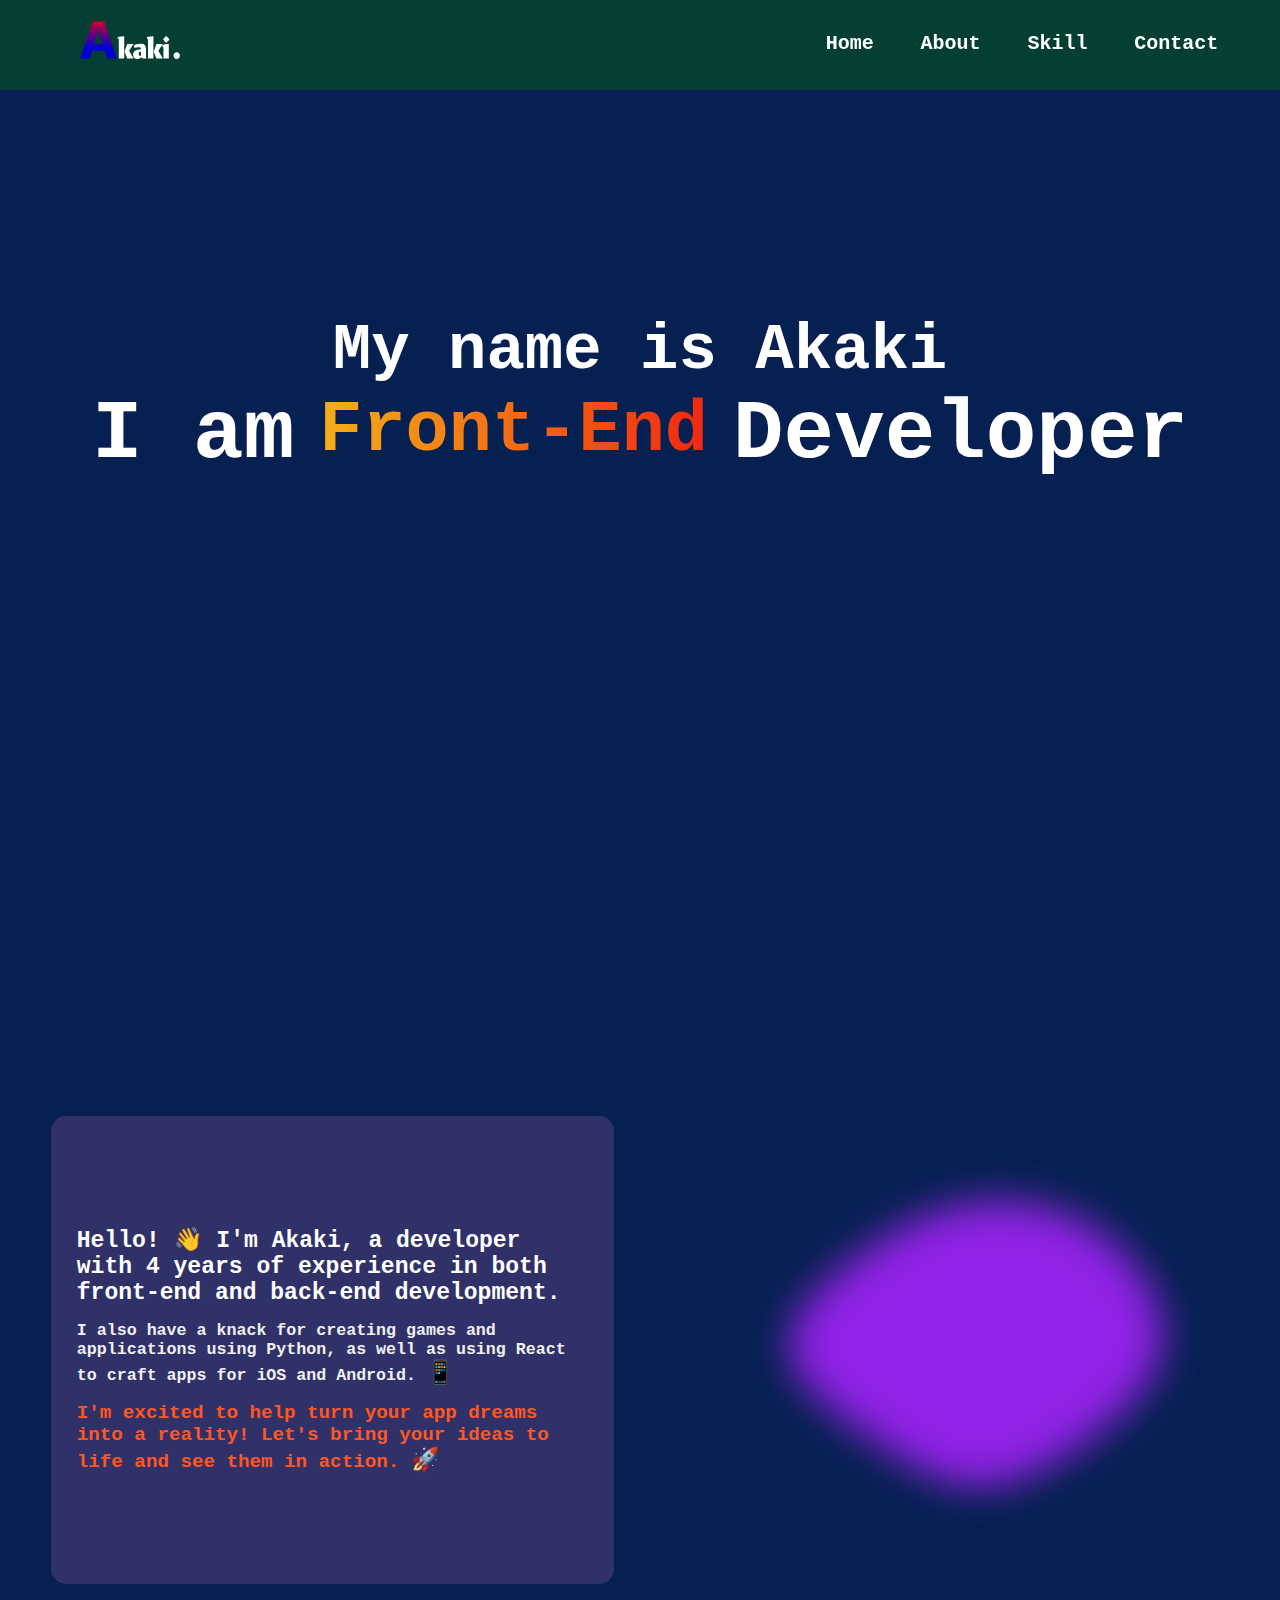
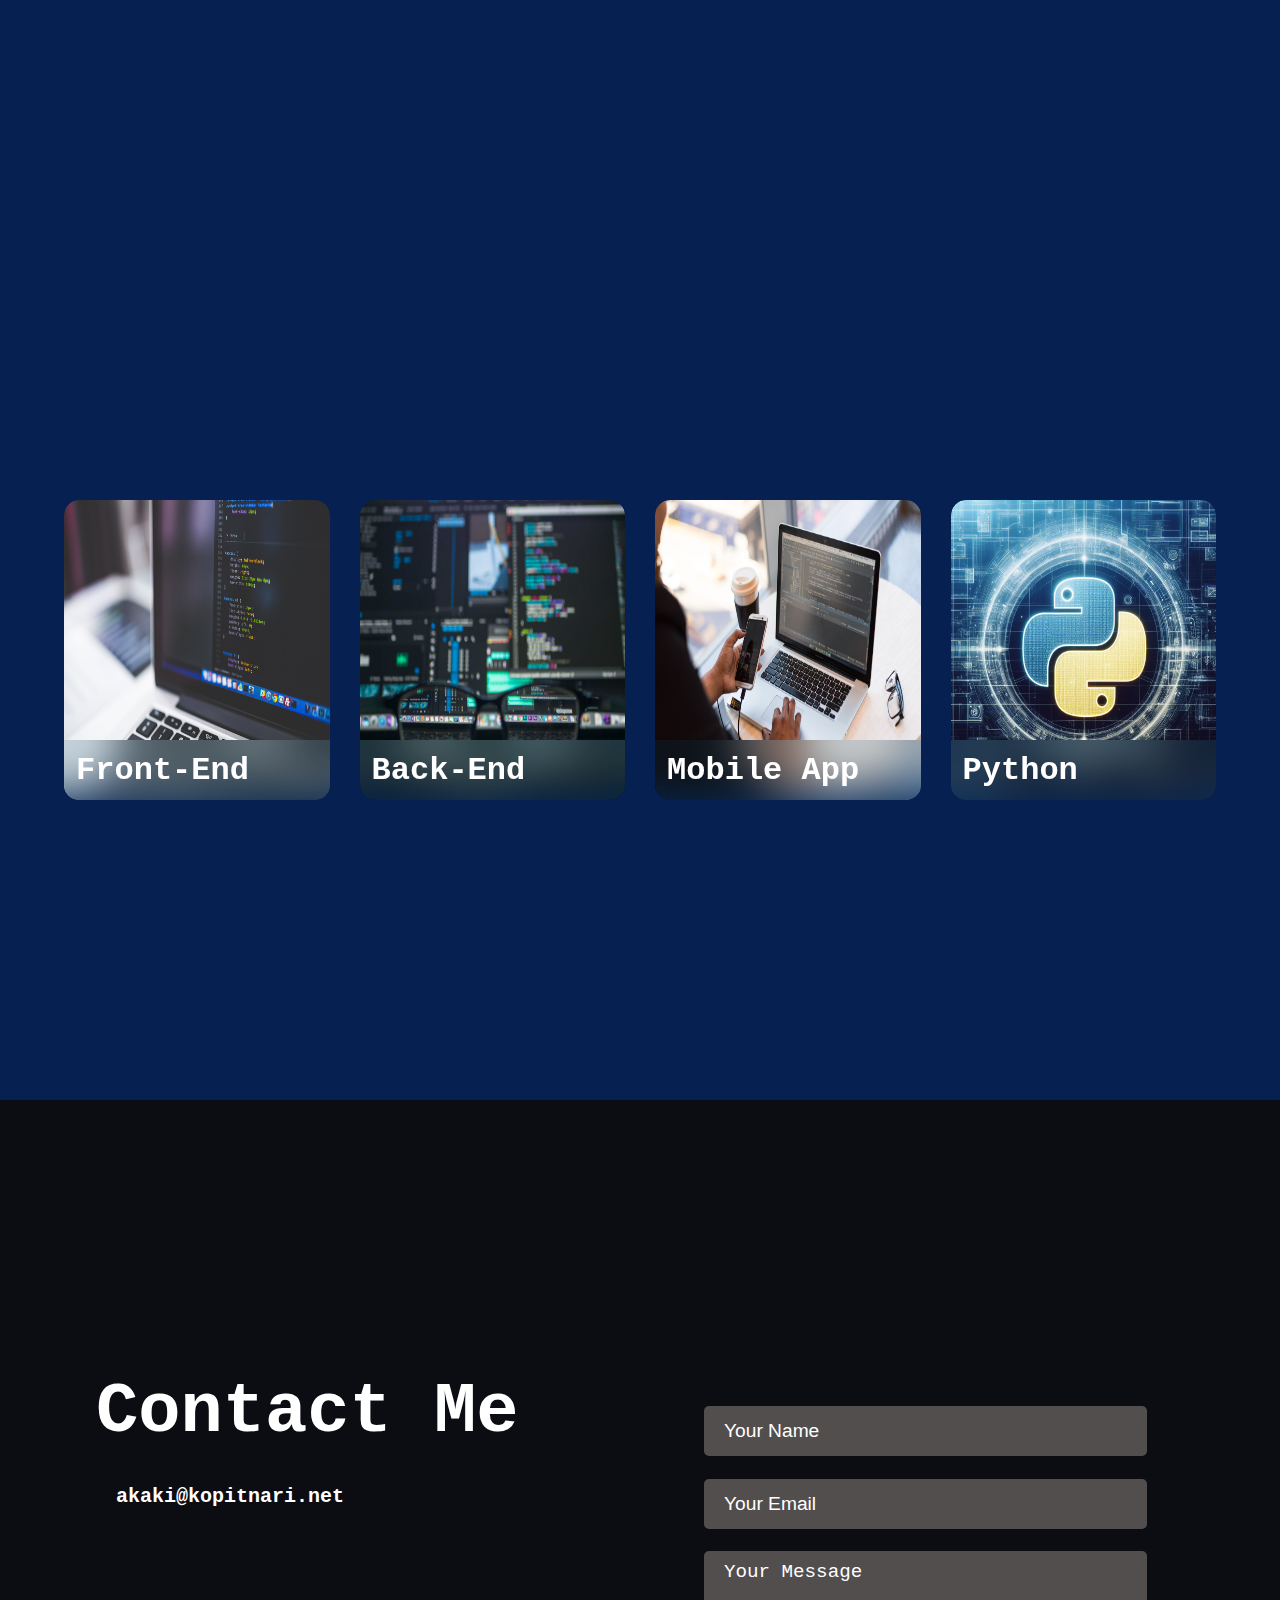
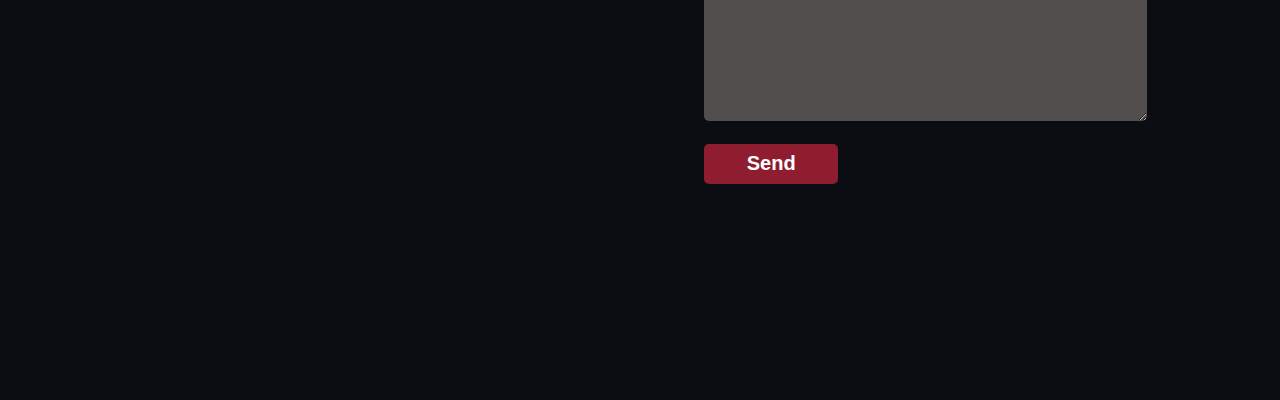
==== commit 539e48b4: "stealNeedFix" ====
--- a/index.html
+++ b/index.html
@@ -4,6 +4,8 @@
 <head>
     <meta charset="UTF-8">
     <meta name="viewport" content="width=device-width, initial-scale=1.0">
+    <meta name="description"
+        content="This is my portfolio where you can learn about me, view my skills, and easily contact me. Simply enter your name, email, write your message, and click the send button.">
     <script src="https://cdn.jsdelivr.net/npm/kute.js@2.2.4/dist/kute.min.js"></script>
     <link rel="stylesheet" href="https://cdnjs.cloudflare.com/ajax/libs/font-awesome/6.4.2/css/all.min.css"
         integrity="sha512-z3gLpd7yknf1YoNbCzqRKc4qyor8gaKU1qmn+CShxbuBusANI9QpRohGBreCFkKxLhei6S9CQXFEbbKuqLg0DA=="
@@ -13,7 +15,7 @@
     <link rel="stylesheet" href="header.css">
     <link rel="stylesheet" href="svgMorph.css">
     <link rel="stylesheet" href="responsiveStyle.css">
-    <title>Home</title>
+    <title>portfolio</title> 
 </head>
 
 <body>
@@ -32,118 +34,6 @@
 
     <div class="wrapper">
         <section id="section1">
-            <svg id="section1background" xmlns="http://www.w3.org/2000/svg" version="1.1"
-                xmlns:xlink="http://www.w3.org/1999/xlink" xmlns:svgjs="http://svgjs.dev/svgjs" viewBox="0 0 800 800"
-                width="800" height="800">
-                <defs>
-                    <linearGradient x1="50%" y1="0%" x2="50%" y2="100%" id="ccchaos-grad">
-                        <stop stop-color="hsl(206, 75%, 49%)" stop-opacity="1" offset="0%"></stop>
-                        <stop stop-color="hsl(331, 90%, 56%)" stop-opacity="1" offset="100%"></stop>
-                    </linearGradient>
-                </defs>
-                <g stroke-width="2" stroke="url(#ccchaos-grad)" fill="none" stroke-linecap="round">
-                    <path
-                        d="M120.74 111.98Q130.14 115.33 139.53 118.6 148.92 121.63 158.31 124.23 167.7 126.27 177.1 127.63 186.49 128.24 195.88 128.07 205.27 127.12 214.67 125.45 224.06 123.15 233.45 120.34 242.84 117.19 252.24 113.86 261.63 110.54 271.02 107.4 280.41 104.63 289.8 102.38 299.2 100.77 308.59 99.88 317.98 99.77 327.37 100.45 336.77 101.87 346.16 103.96 355.55 106.6 364.94 109.65 374.34 112.93 383.73 116.28 393.12 119.5 402.51 122.42 411.9 124.87 421.3 126.73 430.69 127.88 440.08 128.27 449.47 127.87 458.87 126.71 468.26 124.85 477.65 122.39 487.04 119.47 496.44 116.25 505.83 112.9 515.22 109.61 524.61 106.57 534 103.93 543.4 101.85 552.79 100.44 562.18 99.77 571.57 99.89 580.97 100.78 590.36 102.4 599.75 104.66 609.14 107.43 618.54 110.57 627.93 113.89 637.32 117.22 646.71 120.37 656.11 123.17 665.5 125.47 674.89 127.13 684.28 128.07 693.67 128.24 703.07 127.62 716.52 140.78 704.93 160.91 692.77 170.09 679.81 179.27 667.58 188.45 657.51 197.62 650.76 206.8 648.14 215.98 649.95 225.15 655.97 234.33 665.51 243.51 677.45 252.69 690.38 261.86 702.8 271.04 713.26 280.22 720.52 289.39 723.75 298.57 722.55 307.75 717.08 316.93 707.98 326.1 696.3 335.28 683.41 344.46 670.83 353.63 660.02 362.81 652.25 371.99 648.43 381.17 649 390.34 653.91 399.52 662.56 408.7 673.96 417.88 686.77 427.05 699.48 436.23 710.62 445.41 718.88 454.58 723.29 463.76 723.33 472.94 719.01 482.12 710.82 491.29 699.73 500.47 687.03 509.65 674.21 518.82 662.77 528 654.05 537.18 649.06 546.36 648.4 555.53 652.13 564.71 659.83 573.89 670.59 583.06 683.15 592.24 696.04 601.42 707.76 610.6 716.93 619.77 722.48 628.95 723.77 638.13 720.63 647.31 713.44 656.48 703.04 665.66 690.65 674.84 677.71 684.01 665.74 693.19 656.14 702.37 650.03 711.55 641.55 716.66 633.07 720.09 616.11 720.25 599.14 714.71 590.66 708.96 582.18 701.95 573.7 694.07 565.22 685.73 556.74 677.42 548.26 669.57 539.77 662.63 531.29 656.98 514.33 651.66 497.37 652.06 488.89 655.6 480.41 660.81 471.92 667.41 463.44 675.03 454.96 683.26 446.48 691.63 438 699.7 429.52 707.01 421.04 713.16 412.55 717.82 395.59 720.74 378.63 717.86 370.15 713.22 361.67 707.08 353.19 699.77 344.7 691.71 336.22 683.34 327.74 675.11 319.26 667.48 310.78 660.87 302.3 655.64 293.82 652.09 276.85 651.64 259.89 656.93 251.41 662.57 242.93 669.5 234.45 677.34 225.97 685.65 217.48 693.99 209 701.88 200.52 708.9 192.04 714.66 175.08 720.24 158.11 720.11 149.63 716.7 141.15 711.6 132.67 705.09 124.19 697.53 115.71 689.33 107.23 680.95 108.38 672.06 110.18 663.17 112.44 654.28 114.87 645.39 117.2 636.5 119.16 627.61 120.51 618.72 121.1 609.83 120.86 600.94 119.82 592.05 118.09 583.16 115.89 574.27 113.46 565.38 111.09 556.49 109.07 547.6 107.62 538.71 106.92 529.82 107.04 520.93 107.98 512.04 109.62 503.15 111.78 494.26 114.19 485.37 116.58 476.48 118.67 467.59 120.21 458.7 121.02 449.81 121.01 440.92 120.18 432.03 118.63 423.14 116.53 414.25 114.14 405.36 111.73 396.47 109.59 387.58 107.96 378.69 107.03 369.8 106.93 360.91 107.64 352.02 109.11 343.13 111.14 334.24 113.51 325.35 115.93 316.46 118.13 307.56 119.85 298.67 120.88 289.78 121.1 280.89 120.49 272 119.13 263.11 117.16 254.22 114.82 245.33 112.39 236.44 110.14 227.55 108.35 218.66 107.21 209.77 106.87 200.88 107.36 191.99 108.63 183.1 110.53 174.21 112.83 165.32 115.27 156.43 117.56 147.54 119.43 138.65 120.67 129.76 121.12 120.87 120.74 111.98"
-                        stroke-dasharray="3 7" transform="rotate(0, 400, 400)" opacity="1.00" class="svg-elem-1"></path>
-                    <path
-                        d="M132.68 127.16Q150.79 133.29 168.89 137.75 187 139.65 205.11 138.6 223.21 134.81 241.32 129.05 259.43 122.48 277.54 116.4 295.64 112.06 313.75 110.32 331.86 111.53 349.96 115.45 368.07 121.28 386.18 127.87 404.29 133.87 422.39 138.09 440.5 139.68 458.61 138.31 476.71 134.27 494.82 128.36 512.93 121.77 531.04 115.83 549.14 111.74 567.25 110.31 585.36 111.83 603.46 116.01 621.57 121.99 639.68 128.57 657.79 134.44 675.89 138.4 694 139.67 712.11 137.99 702.11 155.75 680.69 173.51 656.87 191.27 640.69 209.02 638.96 226.78 652.41 244.54 675.38 262.3 698.19 280.06 711.22 297.81 709 315.57 692.44 333.33 668.54 351.09 647.36 368.85 637.82 386.6 643.94 404.36 663.15 422.12 687.35 439.88 706.34 457.63 712.13 475.39 702.27 493.15 680.92 510.91 657.08 528.67 640.78 546.42 638.9 564.18 652.23 581.94 675.15 599.7 698 617.46 711.17 635.21 709.09 652.97 692.65 670.73 668.77 688.49 647.51 706.24 631.01 710.29 614.5 707.24 597.99 697.7 581.49 683.59 564.98 667.76 548.48 653.38 531.97 643.35 515.46 639.68 498.96 643.12 482.45 652.96 465.94 667.24 449.44 683.07 432.93 697.29 416.42 707.01 399.92 710.3 383.41 706.49 366.9 696.34 350.4 681.9 333.89 666.07 317.38 652.04 300.88 642.62 284.37 639.71 267.86 643.9 251.36 654.34 234.85 668.94 218.34 684.75 201.84 698.6 185.33 707.71 168.82 710.23 152.32 705.67 135.81 694.94 119.31 680.2 123.71 662.92 128.65 645.63 132.05 628.35 132.48 611.07 129.76 593.79 125.03 576.5 120.28 559.22 117.52 541.94 117.91 524.66 121.28 507.37 126.22 490.09 130.64 472.81 132.68 455.53 131.48 438.24 127.55 420.96 122.54 403.68 118.57 386.4 117.3 369.11 119.27 351.83 123.66 334.55 128.61 317.27 132.03 299.98 132.5 282.7 129.8 265.42 125.07 248.14 120.32 230.85 117.53 213.57 117.89 196.29 121.24 179.01 126.17 161.72 130.61 144.44 132.68 127.16"
-                        stroke-dasharray="9 6" transform="rotate(4.04, 400, 400)" opacity="0.96" class="svg-elem-2">
-                    </path>
-                    <path
-                        d="M143.21 142.39Q160.48 147.55 177.75 150.57 195.02 150.88 212.29 148.43 229.57 143.67 246.84 137.49 264.11 131.03 281.38 125.49 298.65 121.9 315.92 120.93 333.19 122.75 350.46 127.03 367.73 132.98 385 139.48 402.27 145.34 419.54 149.46 436.81 151.09 454.08 149.91 471.35 146.15 488.62 140.5 505.89 134.02 523.16 127.91 540.43 123.29 557.7 121.04 574.97 121.56 592.24 124.76 609.51 130.04 626.78 136.43 644.05 142.74 661.32 147.8 678.59 150.66 695.86 150.81 678.88 167.92 656.1 185.02 636.4 202.13 627.44 219.24 632.71 236.34 650.17 253.45 673.01 270.56 692.34 287.67 700.63 304.77 694.66 321.88 676.74 338.99 653.86 356.09 634.93 373.2 627.31 390.31 633.98 407.41 652.34 424.52 675.23 441.63 693.75 458.74 700.68 475.84 693.33 492.95 674.55 510.06 651.66 527.16 633.58 544.27 627.34 561.38 635.37 578.48 654.55 595.59 677.41 612.7 695.04 629.81 700.59 646.91 691.88 664.02 672.32 681.13 649.51 698.23 633.36 697.9 617.21 691.27 601.06 679.59 584.91 665 568.76 650.23 552.61 638.02 536.46 630.62 520.31 629.42 504.16 634.64 488.01 645.3 471.86 659.44 455.71 674.42 439.56 687.46 423.41 696.15 407.26 698.87 391.11 695.12 374.96 685.59 358.81 672.06 342.66 657.02 326.51 643.28 310.36 633.39 294.21 629.17 278.06 631.42 261.91 639.71 245.76 652.51 229.62 667.44 213.47 681.73 197.32 692.73 181.17 698.4 165.02 697.68 148.87 690.71 132.72 678.78 137.88 662.01 142.31 645.25 144.28 628.49 143.03 611.73 139.03 594.97 133.86 578.2 129.51 561.44 127.69 544.68 129.11 527.92 133.2 511.16 138.39 494.39 142.64 477.63 144.3 460.87 142.73 444.11 138.54 427.35 133.35 410.58 129.2 393.82 127.69 377.06 129.41 360.3 133.7 343.54 138.88 326.77 142.94 310.01 144.29 293.25 142.42 276.49 138.04 259.73 132.86 242.96 128.91 226.2 127.71 209.44 129.74 192.68 134.21 175.91 139.37 159.15 143.21 142.39"
-                        stroke-dasharray="8 10" transform="rotate(8.08, 400, 400)" opacity="0.92" class="svg-elem-3">
-                    </path>
-                    <path
-                        d="M152.23 157.3Q168.55 161.11 184.86 162.51 201.17 161.26 217.49 157.57 233.8 152.08 250.11 145.73 266.42 139.58 282.74 134.71 299.05 131.93 315.36 131.72 331.67 134.12 347.99 138.72 364.3 144.73 380.61 151.12 396.93 156.81 413.24 160.83 429.55 162.49 445.86 161.5 462.18 158.03 478.49 152.69 494.8 146.37 511.12 140.15 527.43 135.11 543.74 132.09 560.05 131.62 576.37 133.77 592.68 138.18 608.99 144.09 625.3 150.5 641.62 156.31 657.93 160.53 674.24 162.44 653.76 178.84 633 195.24 619.41 211.65 617.87 228.05 628.92 244.45 648.61 260.86 669.87 277.26 685.08 293.66 688.78 310.06 679.65 326.47 660.97 342.87 639.42 359.27 622.74 375.67 616.91 392.08 624.02 408.48 641.52 424.88 663.14 441.29 681.11 457.69 689.01 474.09 683.98 490.49 667.85 506.9 646.39 523.3 627.29 539.7 617.42 556.11 620.3 572.51 634.91 588.91 656 605.31 676.02 621.72 687.78 638.12 687.06 654.52 674.13 670.93 653.62 687.33 637.79 683.08 621.97 673.7 606.14 660.79 590.31 646.54 574.49 633.4 558.66 623.6 542.83 618.82 527 619.87 511.18 626.57 495.35 637.79 479.52 651.6 463.69 665.65 447.87 677.53 432.04 685.24 416.21 687.43 400.39 683.75 384.56 674.83 368.73 662.17 352.9 647.95 337.08 634.59 321.25 624.37 305.42 619.04 289.59 619.5 273.77 625.68 257.94 636.52 242.11 650.17 226.29 664.31 210.46 676.51 194.63 684.7 178.8 687.48 162.98 684.37 147.15 675.91 152.21 659.71 155.4 643.5 155.57 627.29 152.67 611.09 147.74 594.88 142.54 578.67 138.93 562.47 138.22 546.26 140.66 530.05 145.37 513.85 150.66 497.64 154.64 481.43 155.87 465.23 153.93 449.02 149.5 432.81 144.17 416.61 139.85 400.4 138.1 384.19 139.54 367.99 143.65 351.78 148.96 335.57 153.57 319.37 155.82 303.16 154.91 286.96 151.15 270.75 145.91 254.54 141.06 238.34 138.33 222.13 138.71 205.92 142.06 189.72 147.18 173.51 152.23 157.3"
-                        stroke-dasharray="8 11" transform="rotate(12.12, 400, 400)" opacity="0.89" class="svg-elem-4">
-                    </path>
-                    <path
-                        d="M159.94 171.53Q175.23 173.73 190.52 173.46 205.81 170.77 221.11 166.09 236.4 160.14 251.69 153.86 266.98 148.22 282.27 144.11 297.56 142.17 312.85 142.71 328.15 145.63 343.44 150.49 358.73 156.52 374.02 162.78 389.31 168.3 404.6 172.2 419.89 173.88 435.19 173.08 450.48 169.92 465.77 164.89 481.06 158.79 496.35 152.56 511.64 147.19 526.94 143.5 542.23 142.08 557.52 143.14 572.81 146.53 588.1 151.72 603.39 157.88 618.68 164.06 633.98 169.29 649.27 172.76 628.97 188.41 612.96 204.06 606.51 219.71 611.72 235.36 626.9 251.01 647.04 266.67 665.52 282.32 676.26 297.97 675.73 313.62 664.1 329.27 645.2 344.92 625.24 360.57 610.8 376.22 606.61 391.87 614.07 407.52 630.71 423.17 651.07 438.83 668.44 454.48 677.11 470.13 674.23 485.78 660.74 501.43 641.09 517.08 621.74 532.73 609.05 548.38 607.19 564.03 616.79 579.68 634.68 595.33 654.98 610.98 671 626.64 677.48 642.29 672.29 657.94 657.13 673.59 641.66 666.17 626.19 654.97 610.72 641.75 595.25 628.56 579.78 617.47 564.3 610.22 548.83 607.93 533.36 610.97 517.89 618.86 502.42 630.37 486.95 643.7 471.47 656.75 456 667.5 440.53 674.27 425.06 675.98 409.59 672.39 394.12 664.04 378.64 652.24 363.17 638.85 347.7 625.94 332.23 615.55 316.76 609.29 301.29 608.14 285.81 612.29 270.34 621.08 254.87 633.14 239.4 646.59 223.93 659.31 208.46 669.33 192.99 675.08 177.51 675.65 162.04 670.96 166.09 655.36 167.48 639.75 165.75 624.14 161.47 608.54 156.04 592.93 151.26 577.32 148.69 561.71 149.19 546.11 152.58 530.5 157.75 514.89 163.01 499.29 166.61 483.68 167.38 468.07 165.06 452.46 160.42 436.86 154.98 421.25 150.53 405.64 148.54 390.03 149.65 374.43 153.52 358.82 158.85 343.21 163.91 327.61 167.01 312 167.16 296.39 164.28 280.78 159.34 265.18 153.96 249.57 149.9 233.96 148.51 218.36 150.23 202.75 154.51 187.14 159.94 171.53"
-                        stroke-dasharray="5 3" transform="rotate(16.16, 400, 400)" opacity="0.85" class="svg-elem-5">
-                    </path>
-                    <path
-                        d="M166.83 184.76Q181.1 185.22 195.37 183.37 209.64 179.47 223.91 174.07 238.18 167.95 252.45 161.98 266.72 157.01 280.99 153.75 295.26 152.66 309.53 153.9 323.8 157.3 338.07 162.36 352.34 168.37 366.61 174.47 380.88 179.79 395.15 183.57 409.43 185.27 423.7 184.65 437.97 181.8 452.24 177.12 466.51 171.28 480.78 165.12 495.05 159.51 509.32 155.25 523.59 152.96 537.86 152.95 552.13 155.23 566.4 159.47 580.67 165.07 594.94 171.23 609.21 177.08 623.48 181.77 606.64 196.63 597.11 211.49 597.76 226.35 608.4 241.21 625.83 256.07 644.82 270.93 659.64 285.79 665.86 300.65 661.6 315.51 648.15 330.37 629.54 345.23 611.36 360.09 599.09 374.95 596.41 389.81 604.11 404.68 619.9 419.54 639.02 434.4 655.73 449.26 665.01 464.12 664.06 478.98 653.18 493.84 635.63 508.7 616.69 523.56 602.05 538.42 596.1 553.28 600.64 568.14 614.31 583 632.98 597.86 651.06 612.73 663.11 627.59 665.51 642.45 657.54 657.31 642.51 647.64 627.48 635.61 612.45 622.91 597.43 611.37 582.4 602.63 567.37 597.93 552.34 597.95 537.32 602.68 522.29 611.45 507.26 623.01 492.23 635.71 477.21 647.73 462.18 657.37 447.15 663.25 432.13 664.52 417.1 661.02 402.07 653.23 387.04 642.27 372.02 629.71 356.99 617.32 341.96 606.89 326.93 599.9 311.91 597.34 296.88 599.58 281.85 606.3 266.82 616.54 251.8 628.85 236.77 641.46 221.74 652.58 206.71 660.62 191.69 664.44 176.66 663.48 178.96 648.52 178.27 633.56 174.79 618.6 169.57 603.64 164.18 588.68 160.23 573.72 158.92 558.76 160.64 543.8 164.86 528.84 170.33 513.88 175.4 498.92 178.54 483.96 178.82 469 176.14 454.04 171.31 439.08 165.79 424.12 161.23 409.16 159.01 394.2 159.78 379.24 163.33 364.28 168.57 349.32 173.95 334.36 177.83 319.4 179.06 304.44 177.27 289.48 172.99 274.52 167.5 259.56 162.47 244.6 159.4 229.64 159.21 214.68 161.96 199.72 166.83 184.76"
-                        stroke-dasharray="5 1" transform="rotate(20.200000000000003, 400, 400)" opacity="0.81"
-                        class="svg-elem-6"></path>
-                    <path
-                        d="M173.62 196.74Q186.93 195.51 200.24 192.27 213.55 187.44 226.86 181.65 240.16 175.64 253.47 170.2 266.78 166.02 280.09 163.66 293.4 163.41 306.71 165.31 320.02 169.11 333.33 174.32 346.63 180.26 359.94 186.17 373.25 191.29 386.56 194.93 399.87 196.65 413.18 196.21 426.49 193.66 439.79 189.35 453.1 183.83 466.41 177.81 479.72 172.07 493.03 167.36 506.34 164.29 519.65 163.25 532.96 164.37 546.26 167.53 559.57 172.29 572.88 178.06 586.19 184.07 599.5 189.56 588.41 203.61 585.95 217.65 592.79 231.69 607.06 245.74 624.87 259.78 641.35 273.83 651.99 287.87 653.89 301.92 646.53 315.96 631.92 330.01 614.05 344.05 597.81 358.09 587.62 372.14 586.29 386.18 594.16 400.23 609.09 414.27 627 428.32 643 442.36 652.71 456.41 653.48 470.45 645.11 484.49 629.87 498.54 611.94 512.58 596.2 526.63 586.97 540.67 586.76 554.72 595.63 568.76 611.16 582.81 629.1 596.85 644.55 610.89 645.89 626.52 624.02 616.15 609.56 604.71 595.11 595.25 580.65 588.99 566.19 586.75 551.73 588.81 537.27 594.91 522.81 604.26 508.35 615.65 493.89 627.6 479.43 638.57 464.97 647.13 450.51 652.17 436.05 653.05 421.59 649.65 407.13 642.41 392.67 632.26 378.21 620.53 363.75 608.72 349.3 598.38 334.84 590.84 320.38 587.07 305.92 587.56 291.46 592.26 277 600.55 262.54 611.35 248.08 623.28 233.62 634.78 219.16 644.37 204.7 650.79 190.24 653.24 190.35 638.97 187.63 624.7 182.83 610.44 177.25 596.17 172.42 581.91 169.66 567.64 169.72 553.38 172.6 539.11 177.49 524.85 183.07 510.58 187.81 496.31 190.41 482.05 190.17 467.78 187.15 453.52 182.17 439.25 176.6 424.99 171.96 410.72 169.51 396.46 169.93 382.19 173.09 367.93 178.15 353.66 183.7 339.39 188.25 325.13 190.54 310.86 189.95 296.6 186.64 282.33 181.51 268.07 175.97 253.8 171.53 239.54 169.41 225.27 170.17 211.01 173.62 196.74"
-                        stroke-dasharray="7 3" transform="rotate(24.24, 400, 400)" opacity="0.77" class="svg-elem-7">
-                    </path>
-                    <path
-                        d="M181.15 207.32Q193.6 204.58 206.05 200.25 218.5 194.83 230.95 188.97 243.4 183.35 255.84 178.62 268.29 175.33 280.74 173.88 293.19 174.44 305.64 176.93 318.09 181.06 330.54 186.36 342.99 192.2 355.44 197.9 367.89 202.79 380.33 206.3 392.78 208.02 405.23 207.75 417.68 205.52 430.13 201.59 442.58 196.42 455.03 190.61 467.48 184.85 479.93 179.81 492.38 176.08 504.82 174.09 517.27 174.08 529.72 176.05 542.17 179.77 554.62 184.8 567.07 190.56 579.52 196.37 575.26 209.58 579.34 222.8 590.75 236.01 606.67 249.23 623.16 262.45 636.15 275.66 642.43 288.88 640.45 302.09 630.69 315.31 615.57 328.53 598.83 341.74 584.59 354.96 576.39 368.17 576.25 381.39 584.2 394.6 598.28 407.82 615 421.04 630.24 434.25 640.23 447.47 642.5 460.68 636.49 473.9 623.68 487.11 607.25 500.33 591.24 513.55 579.62 526.76 575.26 539.98 579.24 553.19 590.57 566.41 606.46 579.63 622.97 592.84 632.34 607.11 614.89 597.15 601.13 587.52 587.37 580.4 573.61 576.63 559.86 576.65 546.1 580.45 532.34 587.59 518.58 597.24 504.83 608.26 491.07 619.37 477.31 629.26 463.55 636.78 449.79 641.05 436.04 641.57 422.28 638.28 408.52 631.56 394.76 622.21 381 611.3 367.25 600.13 353.49 589.99 339.73 582.08 325.97 577.31 312.22 576.26 298.46 579.03 284.7 585.31 270.94 594.36 257.18 605.12 243.43 616.34 229.67 626.7 215.91 634.98 202.15 640.23 200.02 626.7 195.66 613.17 190.15 599.64 184.84 586.11 181.06 572.59 179.73 559.06 181.19 545.53 185.07 532 190.41 518.47 195.9 504.94 200.18 491.42 202.19 477.89 201.43 464.36 198.09 450.83 193 437.3 187.42 423.77 182.71 410.24 180.06 396.72 180.11 383.19 182.85 369.66 187.6 356.13 193.19 342.6 198.24 329.07 201.5 315.55 202.16 302.02 200.07 288.49 195.73 274.96 190.22 261.43 184.9 247.9 181.09 234.38 179.73 220.85 181.15 207.32"
-                        stroke-dasharray="2 3" transform="rotate(28.28, 400, 400)" opacity="0.73" class="svg-elem-8">
-                    </path>
-                    <path
-                        d="M190.18 216.47Q201.89 212.52 213.6 207.46 225.32 201.83 237.03 196.21 248.74 191.21 260.45 187.34 272.17 185 283.88 184.46 295.59 185.76 307.3 188.76 319.01 193.16 330.73 198.48 342.44 204.18 354.15 209.64 365.86 214.3 377.58 217.67 389.29 219.39 401 219.28 412.71 217.35 424.42 213.81 436.14 209.03 447.85 203.51 459.56 197.83 471.27 192.58 482.99 188.33 494.7 185.51 506.41 184.43 518.12 185.19 529.83 187.72 541.55 191.75 553.26 196.86 564.97 202.5 567.36 214.89 576.55 227.28 590.51 239.67 606.14 252.06 619.95 264.44 628.89 276.83 630.95 289.22 625.69 301.61 614.28 314 599.24 326.39 583.93 338.77 571.74 351.16 565.39 363.55 566.29 375.94 574.24 388.33 587.46 400.72 603.03 413.11 617.48 425.49 627.6 437.88 631.14 450.27 627.31 462.66 616.96 475.05 602.4 487.44 586.86 499.82 573.79 512.21 566.11 524.6 565.51 536.99 572.14 549.38 584.51 561.77 599.88 574.15 600.6 579.59 574.29 566.99 561.35 565.58 548.41 567.58 535.48 572.78 522.54 580.63 509.6 590.3 496.66 600.78 483.72 610.97 470.79 619.8 457.85 626.33 444.91 629.88 431.97 630.09 419.03 626.91 406.1 620.7 393.16 612.11 380.22 602.02 367.28 591.52 354.35 581.69 341.41 573.58 328.47 568.04 315.53 565.64 302.59 566.65 289.66 570.95 276.72 578.09 263.78 587.33 250.84 597.68 237.9 608.07 224.97 617.4 212.03 624.69 208.02 611.94 202.67 599.18 197.17 586.42 192.74 573.67 190.37 560.91 190.59 548.15 193.34 535.39 198.01 522.64 203.57 509.88 208.78 497.12 212.48 484.37 213.85 471.61 212.59 458.85 208.97 446.09 203.8 433.34 198.23 420.58 193.49 407.82 190.65 395.07 190.33 382.31 192.6 369.55 196.96 356.79 202.44 344.04 207.82 331.28 211.9 318.52 213.79 305.77 213.05 293.01 209.85 280.25 204.91 267.49 199.32 254.74 194.32 241.98 191.03 229.22 190.18 216.47"
-                        stroke-dasharray="7 10" transform="rotate(32.32, 400, 400)" opacity="0.70" class="svg-elem-9">
-                    </path>
-                    <path
-                        d="M201.25 224.28Q212.35 219.51 223.44 214.12 234.54 208.64 245.63 203.56 256.73 199.36 267.82 196.45 278.92 195.09 290.01 195.41 301.11 197.38 312.2 200.82 323.3 205.39 334.39 210.69 345.49 216.19 356.58 221.4 367.68 225.82 378.77 229.04 389.87 230.75 400.96 230.79 412.06 229.16 423.15 226.02 434.25 221.65 445.34 216.47 456.43 210.97 467.53 205.65 478.62 201.03 489.72 197.52 500.81 195.47 511.91 195.06 523 196.34 534.1 199.18 545.19 203.32 556.29 208.36 564.03 219.93 576.34 231.51 590.77 243.08 604.44 254.66 614.65 266.23 619.36 277.81 617.65 289.38 609.84 300.96 597.49 312.53 583.06 324.11 569.41 335.68 559.25 347.26 554.61 358.83 556.4 370.4 564.27 381.98 576.65 393.55 591.09 405.13 604.72 416.7 614.82 428.28 619.4 439.85 617.53 451.43 609.6 463 597.18 474.58 582.74 486.15 569.14 497.72 559.08 509.3 554.58 520.87 556.51 532.45 564.5 544.02 576.96 555.6 580.54 562.91 556.85 555.08 544.82 555.81 532.78 559.46 520.75 565.69 508.71 573.93 496.68 583.39 484.64 593.19 472.61 602.41 460.57 610.18 448.54 615.77 436.5 618.67 424.47 618.59 412.43 615.55 400.4 609.82 388.36 601.96 376.33 592.69 364.29 582.89 352.26 573.47 340.23 565.32 328.19 559.2 316.16 555.7 304.12 555.13 292.09 557.55 280.05 562.74 268.02 570.2 255.98 579.24 243.95 589 231.91 598.58 219.88 607.07 214.69 595.11 209.16 583.15 204.39 571.19 201.34 559.22 200.6 547.26 202.32 535.3 206.17 523.34 211.37 511.37 216.89 499.41 221.64 487.45 224.67 475.49 225.39 463.52 223.64 451.56 219.77 439.6 214.56 427.64 209.04 415.67 204.3 403.71 201.29 391.75 200.61 379.79 202.39 367.82 206.27 355.86 211.49 343.9 217.01 331.94 221.73 319.98 224.72 308.01 225.37 296.05 223.57 284.09 219.67 272.13 214.44 260.16 208.92 248.2 204.21 236.24 201.25 224.28"
-                        stroke-dasharray="1 9" transform="rotate(36.36, 400, 400)" opacity="0.66" class="svg-elem-10">
-                    </path>
-                    <path
-                        d="M214.56 230.96Q225.13 225.81 235.7 220.51 246.27 215.5 256.84 211.19 267.42 207.95 277.99 206.05 288.56 205.64 299.13 206.75 309.7 209.3 320.28 213.08 330.85 217.76 341.42 222.96 351.99 228.25 362.56 233.18 373.14 237.35 383.71 240.41 394.28 242.1 404.85 242.28 415.42 240.95 426 238.2 436.57 234.27 447.14 229.49 457.71 224.25 468.28 218.99 478.86 214.14 489.43 210.11 500 207.24 510.57 205.77 521.14 205.81 531.72 207.36 542.29 210.3 552.86 214.38 563.95 225.16 577.17 235.95 590.18 246.73 600.69 257.51 606.84 268.3 607.56 279.08 602.7 289.87 593.14 300.65 580.56 311.44 567.17 322.22 555.34 333 547.15 343.79 544.04 354.57 546.57 365.36 554.29 376.14 565.84 386.93 579.18 397.71 591.95 408.5 601.91 419.28 607.31 430.06 607.18 440.85 601.55 451.63 591.41 462.42 578.56 473.2 565.25 483.99 553.84 494.77 546.34 505.55 544.06 516.34 547.42 527.12 555.81 537.91 558.4 547.67 536.79 544.69 525.69 547.23 514.6 552.16 503.5 559.07 492.41 567.39 481.31 576.43 470.21 585.43 459.12 593.65 448.02 600.39 436.93 605.11 425.83 607.41 414.74 607.09 403.64 604.18 392.54 598.93 381.45 591.77 370.35 583.29 359.26 574.22 348.16 565.28 337.06 557.24 325.97 550.76 314.87 546.38 303.78 544.47 292.68 545.17 281.59 548.45 270.49 554.01 259.39 561.4 248.3 570.01 228.92 577.96 215.76 565.65 212.34 554.49 210.97 543.34 211.89 532.18 214.96 521.03 219.61 509.87 225.04 498.71 230.29 487.56 234.42 476.4 236.72 465.25 236.77 454.09 234.57 442.93 230.51 431.78 225.29 420.62 219.85 409.46 215.14 398.31 211.99 387.15 210.96 376 212.22 364.84 215.57 353.68 220.39 342.53 225.86 331.37 230.99 320.21 234.89 309.06 236.87 297.9 236.58 286.75 234.07 275.59 229.78 264.43 224.47 253.28 219.08 242.12 214.56 230.96"
-                        stroke-dasharray="8 6" transform="rotate(40.400000000000006, 400, 400)" opacity="0.62"
-                        class="svg-elem-11"></path>
-                    <path
-                        d="M229.86 236.85Q239.96 231.77 250.07 226.92 260.17 222.66 270.27 219.3 280.38 217.1 290.48 216.2 300.58 216.68 310.69 218.5 320.79 221.52 330.9 225.54 341 230.24 351.1 235.3 361.21 240.33 371.31 244.97 381.41 248.88 391.52 251.77 401.62 253.44 411.72 253.76 421.83 252.7 431.93 250.35 442.04 246.87 452.14 242.52 462.24 237.63 472.35 232.54 482.45 227.63 492.55 223.26 502.66 219.75 512.76 217.35 522.86 216.25 532.97 216.52 543.07 218.14 553.18 220.99 565.32 231.02 577.41 241.04 587.58 251.07 594.23 261.09 596.35 271.12 593.6 281.14 586.41 291.16 575.89 301.19 563.68 311.21 551.68 321.24 541.74 331.26 535.41 341.29 533.68 351.31 536.81 361.34 544.31 371.36 555.03 381.39 567.29 391.41 579.2 401.44 588.9 411.46 594.89 421.49 596.24 431.51 592.74 441.53 584.93 451.56 574.02 461.58 561.71 471.61 549.92 481.63 540.46 491.66 534.81 501.68 533.85 511.71 537.73 521.73 536.35 534.16 516.24 535.74 506.07 539.72 495.9 545.54 485.73 552.78 475.56 560.92 465.39 569.36 455.22 577.48 445.05 584.68 434.88 590.45 424.71 594.35 414.54 596.1 404.37 595.57 394.2 592.81 384.03 588.01 373.86 581.53 363.69 573.84 353.52 565.49 343.35 557.12 333.18 549.32 323.01 542.66 312.84 537.64 302.67 534.63 292.5 533.83 282.33 535.32 272.16 538.98 262 544.54 251.83 551.6 234.16 558.69 223.15 547.38 221.46 537.02 221.88 526.67 224.33 516.32 228.44 505.97 233.57 495.62 238.92 485.27 243.66 474.92 247.05 464.57 248.57 454.22 247.99 443.87 245.38 433.52 241.17 423.17 235.99 412.82 230.66 402.47 226.01 392.11 222.75 381.76 221.39 371.41 222.14 361.06 224.89 350.71 229.21 340.36 234.43 330.01 239.73 319.66 244.3 309.31 247.43 298.96 248.62 288.61 247.7 278.26 244.81 267.91 240.39 257.56 235.14 247.2 229.86 236.85"
-                        stroke-dasharray="5 6" transform="rotate(44.44, 400, 400)" opacity="0.58" class="svg-elem-12">
-                    </path>
-                    <path
-                        d="M246.52 242.35Q256.16 237.74 265.81 233.65 275.45 230.35 285.09 228.05 294.74 226.89 304.38 226.96 314.03 228.23 323.67 230.64 333.31 234.03 342.96 238.19 352.6 242.84 362.25 247.69 371.89 252.44 381.53 256.77 391.18 260.42 400.82 263.14 410.47 264.77 420.11 265.21 429.75 264.41 439.4 262.45 449.04 259.43 458.69 255.55 468.33 251.07 477.97 246.26 487.62 241.43 497.26 236.9 506.91 232.95 516.55 229.82 526.19 227.73 535.84 226.81 545.48 227.11 555.13 228.62 566.18 237.91 575.58 247.21 582.05 256.51 584.73 265.81 583.24 275.11 577.79 284.41 569.11 293.71 558.39 303.01 547.07 312.3 536.69 321.6 528.65 330.9 524.05 340.2 523.51 349.5 527.09 358.8 534.32 368.1 544.22 377.4 555.44 386.69 566.46 395.99 575.8 405.29 582.18 414.59 584.74 423.89 583.14 433.19 577.59 442.49 568.84 451.78 558.08 461.08 546.77 470.38 536.43 479.68 528.48 488.98 523.98 498.28 523.55 507.58 516.46 522.54 497.37 528.11 488.07 533.1 478.77 539.43 469.47 546.69 460.17 554.42 450.87 562.12 441.58 569.29 432.28 575.5 422.98 580.33 413.68 583.48 404.38 584.75 395.09 584.06 385.79 581.44 376.49 577.08 367.19 571.24 357.89 564.31 348.59 556.71 339.3 548.94 330 541.5 320.7 534.85 311.4 529.42 302.1 525.56 292.8 523.52 283.51 523.42 274.21 525.27 264.91 528.96 255.61 534.24 236.05 529.6 234.2 509.94 237.88 500.38 242.66 490.83 247.88 481.27 252.86 471.71 256.9 462.16 259.46 452.6 260.2 443.04 259.02 433.49 256.07 423.93 251.76 414.37 246.66 404.82 241.48 395.26 236.9 385.7 233.56 376.15 231.91 366.59 232.16 357.03 234.28 347.48 238 337.92 242.8 328.36 248.03 318.81 252.98 309.25 256.99 299.69 259.51 290.14 260.2 280.58 258.96 271.02 255.97 261.47 251.62 251.91 246.52 242.35"
-                        stroke-dasharray="6 7" transform="rotate(48.48, 400, 400)" opacity="0.54" class="svg-elem-13">
-                    </path>
-                    <path
-                        d="M263.57 247.93Q272.72 244.12 281.87 241.02 291.02 238.8 300.17 237.58 309.32 237.43 318.47 238.36 327.62 240.31 336.77 243.18 345.93 246.82 355.08 251.01 364.23 255.53 373.38 260.14 382.53 264.57 391.68 268.58 400.83 271.96 409.98 274.51 419.13 276.1 428.28 276.63 437.43 276.09 446.58 274.49 455.73 271.93 464.88 268.55 474.04 264.53 483.19 260.09 492.34 255.49 501.49 250.97 510.64 246.78 519.79 243.15 528.94 240.29 538.09 238.34 547.24 237.42 556.39 237.58 564.72 246.19 570.51 254.8 573.09 263.4 572.14 272.01 567.78 280.62 560.52 289.22 551.21 297.83 540.94 306.43 530.91 315.04 522.29 323.65 514.81 340.86 517.42 358.07 524.32 366.68 533.4 375.28 543.61 383.89 553.75 392.5 562.62 401.1 569.2 409.71 572.72 418.32 572.75 426.92 569.31 435.53 562.78 444.13 553.94 452.74 543.82 461.35 533.61 469.95 524.49 478.56 517.53 487.17 513.56 495.77 510.26 508.56 498.99 514.16 490.48 517.16 481.97 521.59 473.46 527.2 464.96 533.68 456.45 540.67 447.94 547.79 439.43 554.64 430.92 560.86 422.42 566.09 413.91 570.04 396.89 572.52 379.88 570.08 371.37 566.13 362.86 560.91 354.35 554.71 345.84 547.85 337.34 540.74 328.83 533.74 320.32 527.26 311.81 521.64 303.3 517.2 294.8 514.18 277.78 513.8 260.77 518.29 245.89 512.13 247.91 493.84 252.39 485.06 257.4 476.28 262.37 467.5 266.71 458.71 269.91 449.93 271.6 441.15 271.58 432.36 269.86 423.58 266.63 414.8 262.27 406.02 257.3 397.23 252.29 388.45 247.83 379.67 244.44 370.89 242.53 362.1 242.3 353.32 243.8 344.54 246.84 335.75 251.06 326.97 255.98 318.19 261.02 309.41 265.59 300.62 269.16 291.84 271.3 283.06 271.76 274.28 270.5 265.49 267.66 256.71 263.57 247.93"
-                        stroke-dasharray="3 1" transform="rotate(52.52, 400, 400)" opacity="0.51" class="svg-elem-14">
-                    </path>
-                    <path
-                        d="M279.9 254.05Q297.08 249.28 314.27 247.99 331.45 250.41 348.64 256.1 365.82 263.99 383.01 272.63 400.19 280.4 417.38 285.88 434.56 288.03 451.75 286.47 468.93 281.48 486.12 273.98 503.3 265.38 520.49 257.26 537.67 251.13 554.86 248.13 561.55 264.02 556.73 279.91 542.28 295.79 523.82 311.68 508.55 327.57 502.41 343.46 507.79 359.34 522.59 375.23 541.06 391.12 556 407 561.59 422.89 555.66 438.78 540.51 454.67 522.05 470.55 507.46 486.44 502.43 502.33 486.81 506.8 471.2 515.95 455.58 528.08 439.97 540.94 424.36 552.13 408.74 559.59 393.13 561.93 377.51 558.71 361.9 550.53 346.29 538.91 330.67 526.01 315.06 514.22 299.44 505.73 283.83 502.11 261.72 499.56 262.82 479.02 272.43 462.95 280.31 446.88 283.4 430.81 280.49 414.74 272.71 398.67 263.1 382.6 255.39 366.53 252.59 350.46 255.79 334.39 263.74 318.32 273.35 302.25 280.87 286.18 283.38 270.11 279.9 254.05"
-                        stroke-dasharray="3 8" transform="rotate(56.56, 400, 400)" opacity="0.47" class="svg-elem-15">
-                    </path>
-                    <path
-                        d="M294.43 261.16Q310.34 258.66 326.25 259.35 342.16 263.11 358.07 269.35 373.98 277.1 389.89 285.15 405.8 292.23 421.71 297.25 437.62 299.41 453.53 298.37 469.44 294.31 485.35 287.86 501.26 280.02 517.17 272.01 540.82 270.04 539.05 289.58 523.61 304.19 507.31 318.8 495.51 333.41 492.09 348.02 498.18 362.63 511.78 377.24 528.41 391.84 542.59 406.45 549.68 421.06 547.32 435.67 536.31 450.28 520.26 464.89 504.45 479.5 494.08 494.11 479.71 500.94 465.34 510.92 450.97 522.47 436.6 533.79 422.23 543.11 407.86 548.97 393.49 550.46 379.12 547.34 364.75 540.1 350.37 529.88 336 518.27 321.63 507.08 307.26 498.07 292.89 492.64 274.2 486.13 278.59 465.98 287.44 451.35 293.52 436.72 294.81 422.09 290.91 407.46 283.08 392.83 273.91 378.2 266.41 363.57 263.06 348.94 264.94 334.31 271.45 319.68 280.44 305.05 288.96 290.42 294.19 275.79 294.43 261.16"
-                        stroke-dasharray="8 8" transform="rotate(60.599999999999994, 400, 400)" opacity="0.43"
-                        class="svg-elem-16"></path>
-                    <path
-                        d="M306.38 269.63Q320.86 269.32 335.33 271.69 349.81 276.42 364.29 282.92 378.77 290.33 393.25 297.7 407.73 304.07 422.21 308.61 436.69 310.75 451.17 310.2 465.65 307.03 480.13 301.66 494.61 294.77 509.09 287.27 527.77 283.86 519.87 300.97 505.08 314.33 491.63 327.69 483.2 341.05 482.09 354.41 488.61 367.77 500.97 381.14 515.79 394.5 529.03 407.86 537.07 421.22 537.71 434.58 530.78 447.94 518.17 461.3 503.32 474.66 490.3 488.02 477.06 496.22 463.83 506.19 450.59 516.66 437.35 526.26 424.11 533.76 410.87 538.18 397.64 538.95 384.4 535.97 371.16 529.63 357.92 520.74 344.69 510.46 331.45 500.12 318.21 491.06 304.97 484.45 288.92 474.75 294.77 455.09 302.13 441.85 306.18 428.6 305.8 415.35 301.11 402.1 293.38 388.86 284.72 375.61 277.51 362.36 273.71 349.12 274.35 335.87 279.27 322.62 287.12 309.38 295.76 296.13 302.82 282.88 306.38 269.63"
-                        stroke-dasharray="2 4" transform="rotate(64.64, 400, 400)" opacity="0.39" class="svg-elem-17">
-                    </path>
-                    <path
-                        d="M315.35 279.76Q328.28 281.33 341.21 284.97 354.14 290.29 367.08 296.74 380.01 303.64 392.94 310.26 405.87 315.9 418.8 319.98 431.73 322.06 444.66 321.93 457.59 319.6 470.52 315.31 483.45 309.51 496.38 302.83 510.99 298.83 500.04 313.85 487.18 325.97 476.96 338.1 471.63 350.23 472.38 362.35 479.05 374.48 490.16 386.61 503.22 398.73 515.35 410.86 523.85 422.98 526.81 435.11 523.6 447.24 514.91 459.36 502.69 471.49 489.64 483.62 477.49 492.18 465.34 501.46 453.19 510.49 441.04 518.3 428.89 524.09 416.74 527.23 404.58 527.41 392.43 524.6 380.28 519.1 368.13 511.49 355.98 502.56 343.83 493.26 331.68 484.56 319.52 477.38 305.32 465.45 310.82 446.52 316.19 434.61 318.17 422.7 316.34 410.79 311.1 398.88 303.61 386.96 295.54 375.05 288.68 363.14 284.56 351.23 284.1 339.32 287.39 327.4 293.7 315.49 301.64 303.58 309.43 291.67 315.35 279.76"
-                        stroke-dasharray="7 2" transform="rotate(68.68, 400, 400)" opacity="0.35" class="svg-elem-18">
-                    </path>
-                    <path
-                        d="M321.53 291.66Q332.85 294.67 344.16 299.12 355.48 304.64 366.8 310.77 378.12 317.01 389.43 322.83 400.75 327.74 412.07 331.35 423.39 333.35 434.7 333.56 446.02 331.99 457.34 328.75 468.65 324.12 479.97 318.47 491.59 314.63 480.48 327.86 470.39 338.75 463.42 349.64 460.77 360.53 462.93 371.41 469.51 382.3 479.34 393.19 490.71 404.08 501.59 414.96 510.08 425.85 514.67 436.74 514.56 447.63 509.77 458.51 501.13 469.4 490.18 480.29 479.13 488.38 468.09 496.45 457.04 503.8 445.99 509.85 434.94 514.07 423.9 516.12 412.85 515.84 401.8 513.24 390.75 508.53 379.71 502.12 368.66 494.53 357.61 486.4 346.56 478.4 335.52 471.2 322.52 458.13 326.2 440.25 329.33 429.63 329.4 419.02 326.41 408.41 320.87 397.79 313.76 387.18 306.35 376.57 299.93 365.95 295.64 355.34 294.23 344.73 295.95 334.11 300.51 323.5 307.09 312.89 314.53 302.27 321.53 291.66"
-                        stroke-dasharray="10 9" transform="rotate(72.72, 400, 400)" opacity="0.32" class="svg-elem-19">
-                    </path>
-                    <path
-                        d="M325.62 305.34Q335.32 309.24 345.01 314.01 354.71 319.36 364.41 324.95 374.11 330.4 383.81 335.39 393.51 339.58 403.21 342.72 412.91 344.59 422.61 345.09 432.3 344.18 442 341.92 451.7 338.45 461.4 333.99 463.06 341.53 451.08 361.82 450.61 371.45 453.71 381.08 459.97 390.71 468.53 400.34 478.24 409.97 487.79 419.6 495.87 429.23 501.39 438.86 503.61 448.49 502.22 458.12 497.42 467.75 489.85 477.38 479.97 484.35 470.1 490.86 460.22 496.48 450.35 500.86 440.47 503.71 430.6 504.86 420.72 504.23 410.85 501.87 400.97 497.91 391.1 492.63 381.23 486.34 371.35 479.46 361.48 472.42 351.6 465.67 339.4 452.52 340.38 436.05 341.34 426.72 339.81 417.38 336 408.04 330.43 398.71 323.85 389.37 317.16 380.03 311.26 370.7 306.94 361.36 304.81 352.02 305.13 342.69 307.88 333.35 312.67 324.01 318.86 314.68 325.62 305.34"
-                        stroke-dasharray="8 2" transform="rotate(76.76, 400, 400)" opacity="0.28" class="svg-elem-20">
-                    </path>
-                    <path
-                        d="M328.76 320.63Q345.02 329.5 361.27 339.2 377.53 347.94 393.78 354.09 410.04 356.51 426.29 354.75 443.95 353.27 439.95 374.09 444.69 390.77 457.72 407.46 473.97 424.14 487.12 440.83 492.04 457.51 486.82 474.2 469.61 484.47 452.4 491.31 435.19 493.45 417.98 490.5 400.77 483 383.57 472.34 366.36 460.51 349.15 449.69 352.95 433.56 349.37 417.43 339.8 401.29 327.97 385.16 318.49 369.03 315.05 352.89 318.98 336.76 328.76 320.63"
-                        stroke-dasharray="11 5" transform="rotate(80.80000000000001, 400, 400)" opacity="0.24"
-                        class="svg-elem-21"></path>
-                    <path
-                        d="M332.36 337.22Q345.63 345.36 358.91 353.46 372.18 360.46 385.45 365.45 398.72 367.8 412 367.19 428.13 367.78 430 385.88 435.83 399.92 446.91 413.96 460.19 428 472.05 442.04 479.26 456.07 479.83 470.11 465.36 477.08 450.89 481.19 436.42 481.9 421.95 479.13 407.48 473.24 393 464.98 378.53 455.43 364.06 445.82 363.62 432.25 358.09 418.67 348.98 405.1 338.79 391.52 330.28 377.95 325.8 364.37 326.56 350.79 332.36 337.22"
-                        stroke-dasharray="8 4" transform="rotate(84.84, 400, 400)" opacity="0.20" class="svg-elem-22">
-                    </path>
-                    <path
-                        d="M337.82 354.68Q348.29 361.39 358.75 367.65 369.22 372.94 379.68 376.82 390.15 378.97 400.62 379.2 415.11 381.43 421.11 396.66 427.11 407.98 436.09 419.3 446.47 430.62 456.41 441.93 460.47 460.9 445.2 470.48 433.62 470.22 422.04 467.76 410.46 463.34 398.88 457.3 387.3 450.15 375.72 442.49 372.32 431.52 366.05 420.54 358 409.56 349.6 398.59 342.32 387.61 337.46 376.63 335.86 365.66 337.82 354.68"
-                        stroke-dasharray="11 5" transform="rotate(88.88, 400, 400)" opacity="0.16" class="svg-elem-23">
-                    </path>
-                    <path
-                        d="M346.27 372.48Q361.89 381.7 377.5 388.19 393.11 390.74 408.73 388.89 413.14 405.96 425.28 423.03 437.95 449.66 418.24 456.4 401.02 449.23 383.8 439.06 373.34 422.41 360.41 405.77 350.04 389.13 346.27 372.48"
-                        stroke-dasharray="8 4" transform="rotate(92.92, 400, 400)" opacity="0.13" class="svg-elem-24">
-                    </path>
-                    <path
-                        d="M358.37 390.06Q368.83 395.54 379.28 399.56 389.74 401.78 400.19 402.02 405.91 413.43 414.47 424.84 411.69 441.28 388.64 434.88 380.12 423.68 371.22 412.47 363.52 401.27 358.37 390.06"
-                        stroke-dasharray="2 6" transform="rotate(96.96, 400, 400)" opacity="0.09" class="svg-elem-25">
-                    </path>
-                </g>
-            </svg>
-
             <div class="wellcome-text-container">
                 <div class="container">
                     <h1 id="wellcome-text"></h1>
@@ -194,46 +84,48 @@
         </section>
 
         <section id="skill">
-            <div class="skill-container">
-                <img src="img/front-end.jpg" alt="frontEnd" width="300px" height="300px">
-                <div class="light-effect">
-                    <h1>Front-End</h1>
-                    <div class="skill-logo-container">
-                        <img src="img/logos/htmlLogo.svg" alt="htmlLogo">
-                        <img src="img/logos/cssLogo.svg" alt="cssLogo">
-                        <img src="img/logos/jsLogo.svg" alt="jsLogo">
-                        <img src="img/logos/vueLogo.svg" alt="vueLogo">
-                        <img src="img/logos/reactLogo.svg" alt="reactLogo">
+            <div class="skill-wrapper">
+                <div class="skill-container">
+                    <img src="img/front-end.jpg" alt="frontEnd">
+                    <div class="light-effect">
+                        <h1>Front-End</h1>
+                        <div class="skill-logo-container">
+                            <img src="img/logos/htmlLogo.svg" alt="htmlLogo">
+                            <img src="img/logos/cssLogo.svg" alt="cssLogo">
+                            <img src="img/logos/jsLogo.svg" alt="jsLogo">
+                            <img src="img/logos/vueLogo.svg" alt="vueLogo">
+                            <img src="img/logos/reactLogo.svg" alt="reactLogo">
+                        </div>
                     </div>
                 </div>
-            </div>
-            <div class="skill-container">
-                <img src="img/back-end.jpg" alt="backEnd" width="300px" height="300px">
-                <div class="light-effect">
-                    <h1>Back-End</h1>
-                    <div class="skill-logo-container">
-                        <img src="img/logos/pythonLogo.svg" alt="pythonLogo">
-                        <img src="img/logos/jsLogo.svg" alt="jsLogo">
+                <div class="skill-container">
+                    <img src="img/back-end.jpg" alt="backEnd">
+                    <div class="light-effect">
+                        <h1>Back-End</h1>
+                        <div class="skill-logo-container">
+                            <img src="img/logos/pythonLogo.svg" alt="pythonLogo">
+                            <img src="img/logos/jsLogo.svg" alt="jsLogo">
+                        </div>
                     </div>
                 </div>
-            </div>
-            <div class="skill-container">
-                <img src="img/mobile-app.jpg" alt="moblieApp" width="300px" height="300px">
-                <div class="light-effect">
-                    <h1>Mobile App</h1>
-                    <div class="skill-logo-container">
-                        <img src="img/logos/reactLogo.svg" alt="reactLogo">
+                <div class="skill-container">
+                    <img src="img/mobile-app.jpg" alt="moblieApp">
+                    <div class="light-effect">
+                        <h1>Mobile App</h1>
+                        <div class="skill-logo-container">
+                            <img src="img/logos/reactLogo.svg" alt="reactLogo">
+                        </div>
                     </div>
                 </div>
-            </div>
-            <div class="skill-container">
-                <img src="img/python.jpeg" alt="pythonDevelopment" width="300px" height="300px">
-                <div class="light-effect">
-                    <h1>Python</h1>
-                    <div class="skill-logo-container">
-                        <img class="image-resize" src="img/logos/djangoLogo.svg" alt="djangoLogo">
-                        <img class="image-resize" src="img/logos/flaskLogo.svg" alt="flaskLogo">
-                        <img class="image-resize" src="img/logos/pygameLogo.svg" alt="pygameLogo">
+                <div class="skill-container">
+                    <img src="img/python.jpeg" alt="pythonDevelopment">
+                    <div class="light-effect">
+                        <h1>Python</h1>
+                        <div class="skill-logo-container">
+                            <img class="image-resize" src="img/logos/djangoLogo.svg" alt="djangoLogo">
+                            <img class="image-resize" src="img/logos/flaskLogo.svg" alt="flaskLogo">
+                            <img class="image-resize" src="img/logos/pygameLogo.svg" alt="pygameLogo">
+                        </div>
                     </div>
                 </div>
             </div>
--- a/style.css
+++ b/style.css
@@ -87,150 +87,112 @@
 }
 .wrapper #about {
   position: relative;
-  justify-content: center;
+  justify-content: space-around;
   align-items: center;
 }
 .wrapper #about #about-text-container {
-  position: relative;
+  width: 40%;
+  height: 50%;
+  padding: 1vh 2vw;
+  border-radius: 15px;
+  display: flex;
+  justify-content: center;
+  align-items: center;
+  flex-direction: column;
+  row-gap: 15px;
+  background: #303168;
+}
+.wrapper #about #about-text-container p {
+  font-family: monospace;
+  font-weight: 700;
+}
+.wrapper #about #about-text-container .header {
+  color: #FFF;
+  font-size: clamp(0.6rem, 1.8vw, 3rem);
+}
+.wrapper #about #about-text-container .paragraph {
+  color: #F0F0F0;
+  font-size: clamp(0.6rem, 1.3vw, 3rem);
+}
+.wrapper #about #about-text-container .emphasis {
+  color: #FF5722;
+  font-size: clamp(0.6rem, 1.5vw, 3rem);
+}
+.wrapper #about #about-text-container .emoji {
+  font-size: clamp(0.6rem, 1.8vw, 3rem);
+}
+.wrapper #about #svg-animation {
+  z-index: -1;
+  width: 40%;
+  filter: blur(20px);
+}
+.wrapper #skill {
+  position: relative;
+  width: 100vw;
+  height: 100vh;
+  justify-content: center;
+  align-items: center;
+}
+.wrapper #skill .skill-wrapper {
+  display: flex;
   width: 90%;
+  column-gap: 30px;
+}
+.wrapper #skill .skill-wrapper .skill-container {
+  position: relative;
+  width: 300px;
+  height: 300px;
+  display: flex;
+  flex-direction: column;
+  justify-content: center;
+  align-items: center;
+  border-radius: 15px;
+  overflow: hidden;
+}
+.wrapper #skill .skill-wrapper .skill-container img {
+  width: 100%;
   height: 100%;
-  overflow: visible;
-}
-.wrapper #about #about-text-container .header {
-  position: absolute;
-  top: 20%;
-  left: -210%;
-  max-width: 600px;
-  padding: 15px;
-  background: #303168;
-  color: #FFF;
-  font-size: 24px;
-  font-weight: 700;
-  font-family: monospace;
-  border-radius: 20px;
-  transition: background-color 0.3s, transform 0.3s, left 0.7s;
-}
-.wrapper #about #about-text-container .header:hover {
-  background: #303180;
-  transform: scale(1.1);
-}
-.wrapper #about #about-text-container .paragraph {
-  position: absolute;
-  top: 50%;
-  left: 50%;
-  width: 600px;
-  padding: 15px;
-  background: #303168;
-  color: #F0F0F0;
-  font-size: 18px;
-  font-family: monospace;
-  font-weight: 700;
-  border-radius: 20px;
-  transition: background-color 0.3s, transform 0.3s, left 0.7s;
-}
-.wrapper #about #about-text-container .paragraph:hover {
-  background: #303180;
-  transform: scale(1.1);
-}
-.wrapper #about #about-text-container .emphasis {
+  border-radius: 15px;
+}
+.wrapper #skill .skill-wrapper .skill-container .light-effect {
   position: absolute;
   top: 80%;
-  left: -220%;
-  max-width: 600px;
-  padding: 15px;
-  background: #303168;
-  color: #FF5722;
-  font-size: 20px;
-  font-weight: 700;
-  font-family: monospace;
-  border-radius: 20px;
-  transition: background-color 0.3s, transform 0.3s, left 0.7s;
-}
-.wrapper #about #about-text-container .emphasis:hover {
-  background: #303180;
-  transform: scale(1.1);
-}
-.wrapper #about #about-text-container .emoji {
-  font-size: 24px;
-}
-.wrapper #about #svg-animation {
-  position: absolute;
-  z-index: -1;
-  left: 50%;
-  top: 50%;
-  width: 70%;
-  transform: translate(-50%, -50%);
-  filter: blur(20px);
-}
-.wrapper #skill {
-  position: relative;
-  width: 100vw;
-  height: 100vh;
-  justify-content: space-evenly;
+  width: 101%;
+  height: 100%;
+  display: flex;
+  justify-content: center;
   align-items: center;
   flex-wrap: wrap;
-}
-.wrapper #skill .skill-container {
-  position: relative;
-  width: 300px;
-  height: 300px;
-  display: flex;
-  flex-direction: column;
-  justify-content: center;
-  align-items: center;
-  overflow: hidden;
-}
-.wrapper #skill .skill-container img {
-  border-radius: 15px;
-}
-.wrapper #skill .skill-container .light-effect {
-  position: absolute;
-  top: 80%;
-  width: 100%;
-  height: 300px;
-  display: flex;
-  justify-content: center;
-  align-items: center;
-  flex-wrap: wrap;
-  gap: 30px;
-  column-gap: 40px;
   background: rgba(0, 98, 128, 0.1333333333);
   backdrop-filter: blur(20px);
-  border-radius: 15px;
   transition: 0.5s;
 }
-@media screen and (min-width: 768px) {
-  .wrapper #skill .skill-container .light-effect:hover {
-    top: 0%;
-  }
-}
-.wrapper #skill .skill-container .light-effect:focus {
+.wrapper #skill .skill-wrapper .skill-container .light-effect:hover {
   top: 0%;
 }
-.wrapper #skill .skill-container .light-effect h1 {
+.wrapper #skill .skill-wrapper .skill-container .light-effect h1 {
   position: absolute;
-  top: 5%;
+  top: 4%;
   left: 5%;
   color: #FFF;
-  font-size: 1.75rem;
-  font-family: monospace;
-  font-weight: 700;
-}
-.wrapper #skill .skill-container .light-effect .skill-logo-container {
-  width: 100%;
-  height: 60%;
-  display: flex;
-  justify-content: space-around;
+  font-size: clamp(1rem, 5vw, 2rem);
+  font-family: monospace;
+  font-weight: 700;
+}
+.wrapper #skill .skill-wrapper .skill-container .light-effect .skill-logo-container {
+  width: 100%;
+  height: 30%;
+  display: flex;
+  justify-content: space-evenly;
   align-items: center;
   flex-wrap: wrap;
   column-gap: 10px;
-  row-gap: 25px;
-}
-.wrapper #skill .skill-container .light-effect .skill-logo-container img {
+}
+.wrapper #skill .skill-wrapper .skill-container .light-effect .skill-logo-container img {
   border-radius: 0;
   width: 25%;
 }
-.wrapper #skill .skill-container .light-effect .skill-logo-container .image-resize {
+.wrapper #skill .skill-wrapper .skill-container .light-effect .skill-logo-container .image-resize {
   width: 40%;
 }
 .wrapper footer {
--- a/header.css
+++ b/header.css
@@ -11,6 +11,7 @@
     background: #066F0162;
     position: fixed;
     z-index: 999;
+    transition: top 0.3s;
 }
 
 #header #logo {
--- a/responsiveStyle.css
+++ b/responsiveStyle.css
@@ -0,0 +1,117 @@
+@media screen and (max-width: 768px) {
+  .wrapper #section1 {
+    height: 40vh;
+    padding-block: 170px;
+  }
+  .wrapper #section1 #section1background {
+    top: 15%;
+    width: 100%;
+  }
+  .wrapper #section1 .wellcome-text-container {
+    width: 100%;
+    margin-bottom: 30vh;
+  }
+  .wrapper #section1 .wellcome-text-container .container #wellcome-text {
+    font-size: 2rem;
+  }
+  .wrapper #section1 .wellcome-text-container .container h2 {
+    font-size: 2rem;
+  }
+  .wrapper #section1 .wellcome-text-container .container .skill-texts h3 {
+    font-size: 1.5rem;
+  }
+  .wrapper #section1 .wellcome-text-container .container .skill-texts .skill-text-conatienr {
+    margin-inline: 15px;
+    height: 40px;
+  }
+  .wrapper #section1 .wellcome-text-container .container .skill-texts .skill-text-conatienr .skill-text {
+    font-size: 1.5rem;
+    animation: slide-animation 8s linear infinite;
+  }
+  .wrapper #about {
+    flex-direction: column-reverse;
+  }
+  .wrapper #about #about-text-container {
+    padding: 10px 20px;
+    width: 80%;
+    height: 40%;
+  }
+  .wrapper #about #about-text-container .header {
+    font-size: 1rem;
+  }
+  .wrapper #about #about-text-container .paragraph {
+    font-size: 1rem;
+  }
+  .wrapper #about #about-text-container .emphasis {
+    font-size: 1rem;
+  }
+  .wrapper #about #about-text-container .emoji {
+    font-size: 1rem;
+  }
+  .wrapper #skill .skill-wrapper {
+    flex-direction: column;
+    align-items: center;
+    row-gap: 20px;
+  }
+  .wrapper #skill .skill-wrapper .skill-container {
+    width: 300px;
+    height: 170px;
+  }
+  .wrapper footer {
+    display: flex;
+    flex-direction: column;
+    height: 800px;
+  }
+  .wrapper footer #footer-container1,
+  .wrapper footer #footer-container2 {
+    width: 100%;
+    height: 350px;
+    display: flex;
+    flex-direction: column;
+    justify-content: center;
+    align-items: center;
+  }
+  .wrapper footer #footer-container1 {
+    display: flex;
+    justify-content: end;
+  }
+  .wrapper footer #footer-container1 .contact-text-container {
+    width: 80%;
+    row-gap: 20px;
+  }
+  .wrapper footer #footer-container1 .contact-text-container h1 {
+    font-size: 3rem;
+  }
+  .wrapper footer #footer-container2 form {
+    width: 100%;
+    margin-left: 0;
+  }
+  @keyframes slide-animation {
+    0% {
+      bottom: -19%;
+    }
+    30% {
+      bottom: -19%;
+    }
+    35% {
+      bottom: 180%;
+    }
+    65% {
+      bottom: 180%;
+    }
+    70% {
+      bottom: 380%;
+    }
+    80% {
+      bottom: 380%;
+    }
+    90% {
+      bottom: 580%;
+    }
+    100% {
+      bottom: 580%;
+    }
+  }
+}
+
+/*# sourceMappingURL=responsiveStyle.css.map */
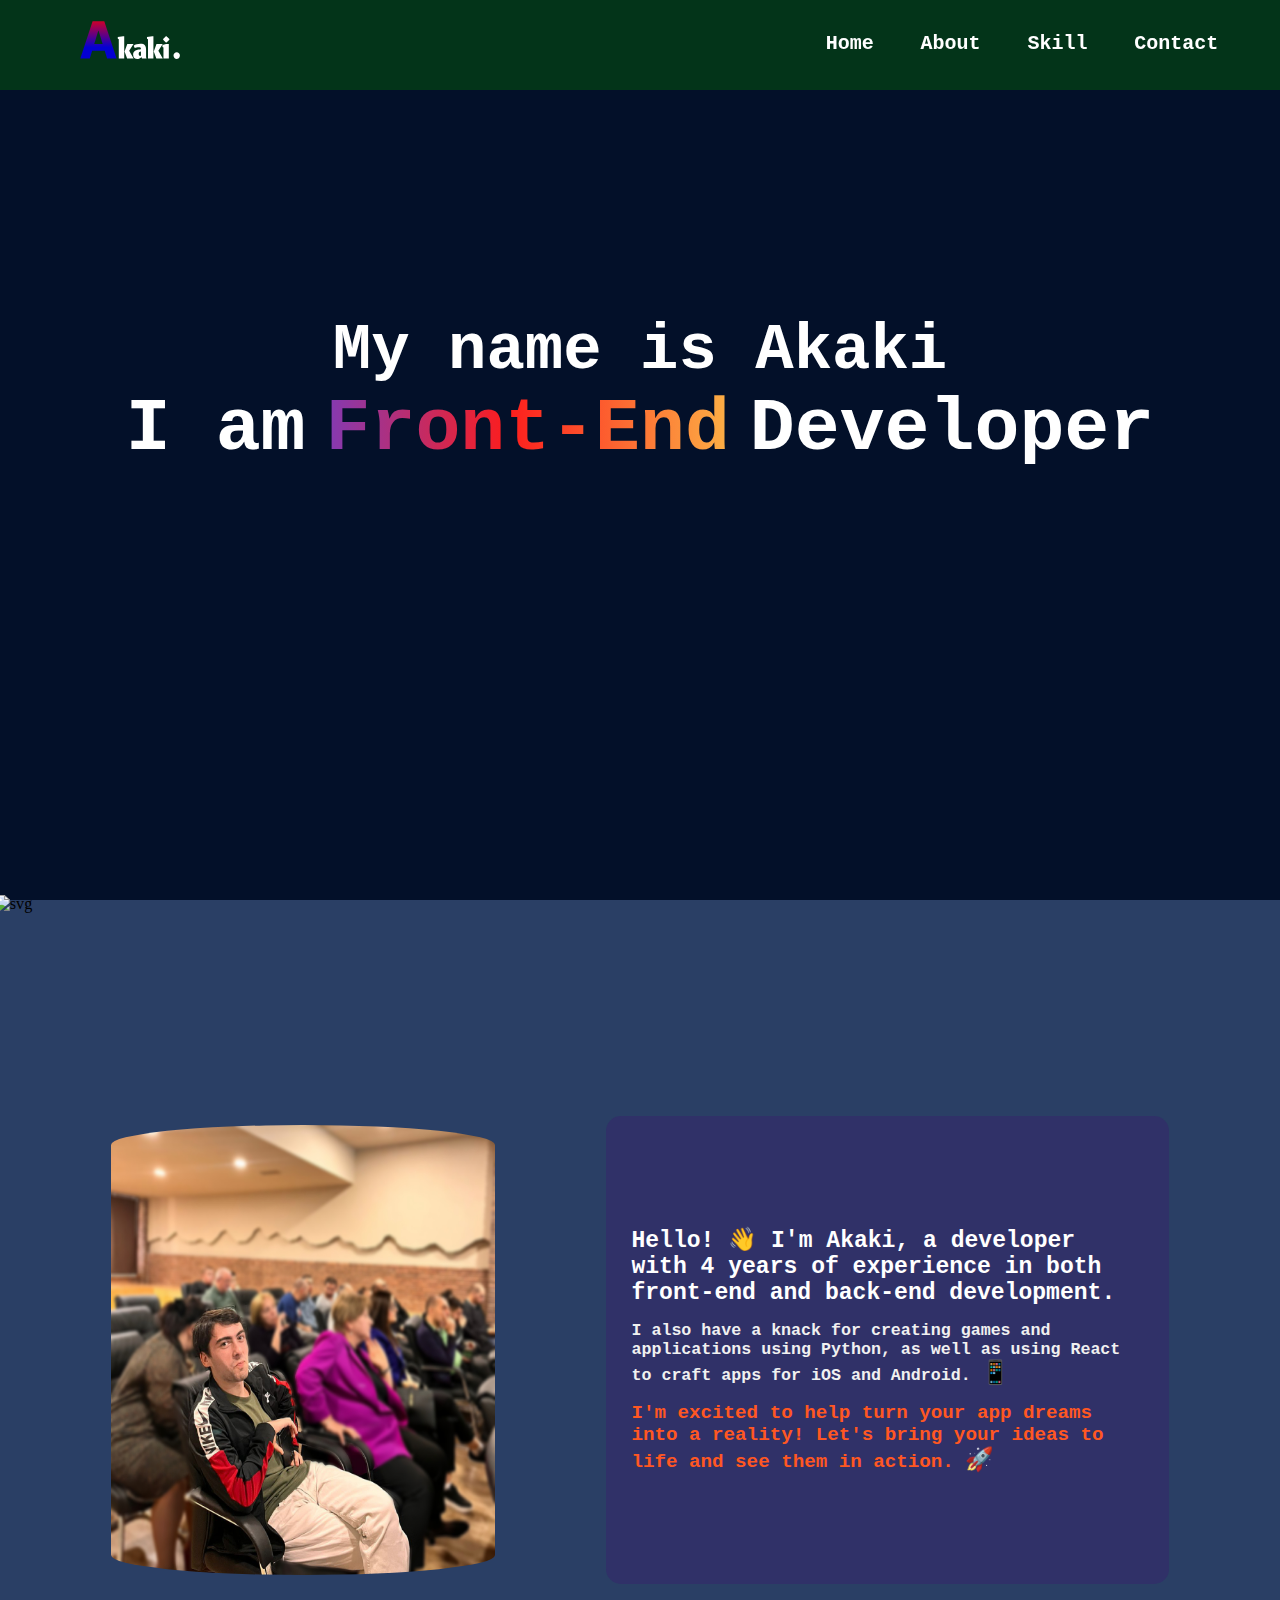
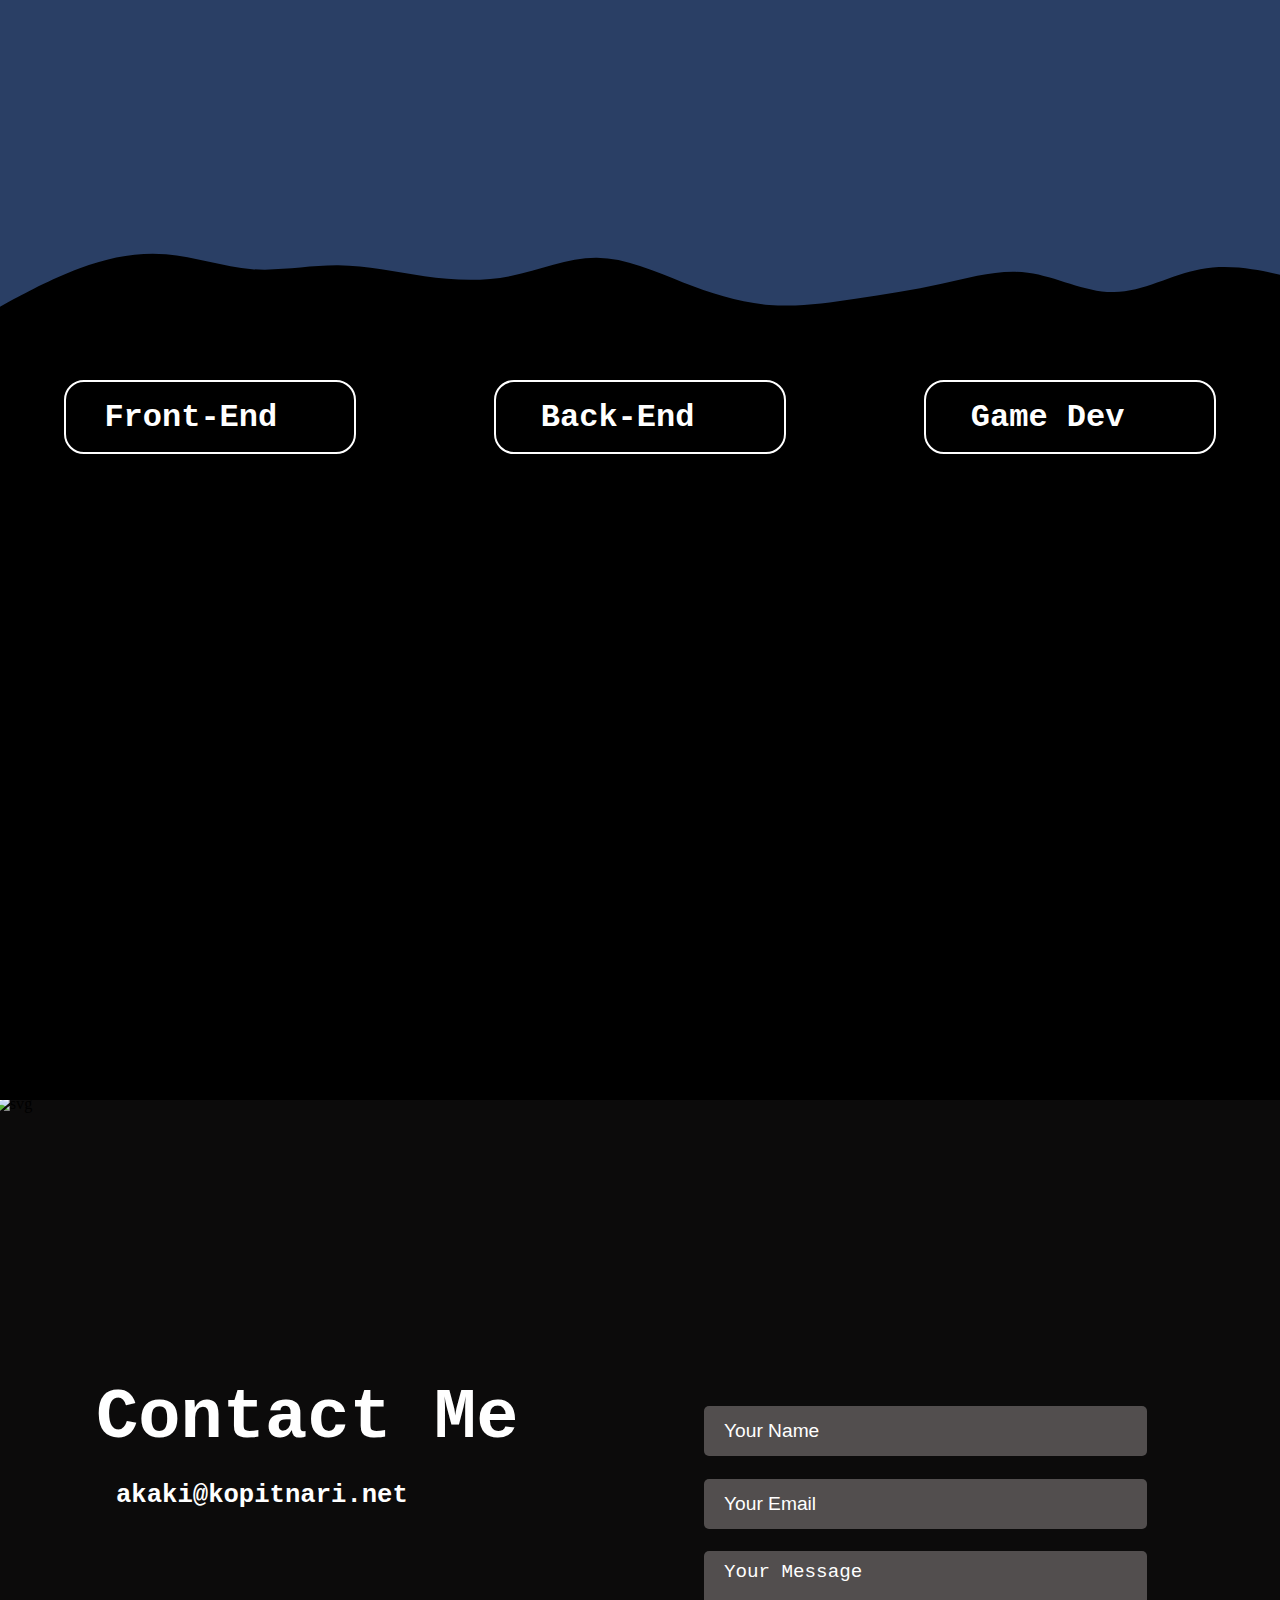
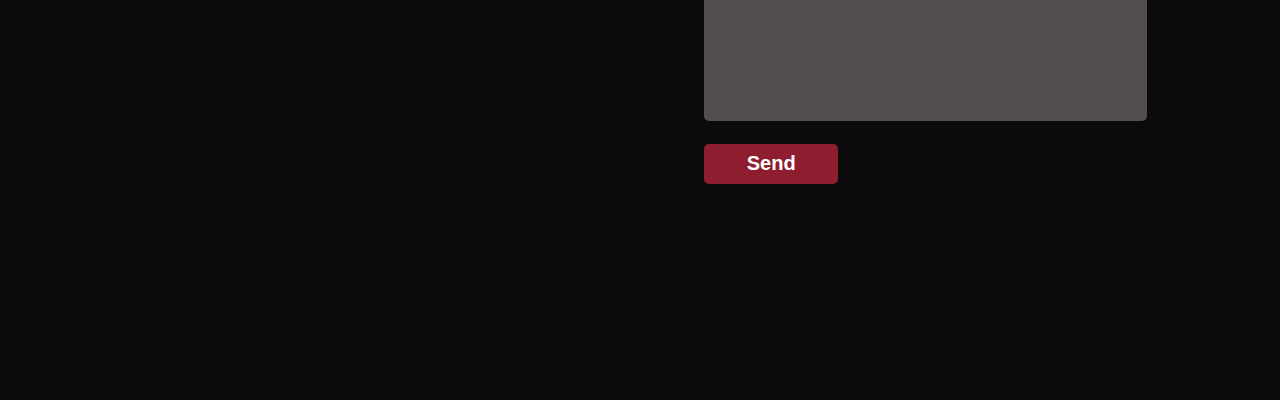
==== commit 07e2ba4a: "newUpdate" ====
--- a/index.html
+++ b/index.html
@@ -3,7 +3,7 @@
 
 <head>
     <meta charset="UTF-8">
-    <meta name="viewport" content="width=device-width, initial-scale=1.0">
+    <meta name="viewport" content="width=device-width, initial-scale=1, shrink-to-fit=no">
     <meta name="description"
         content="This is my portfolio where you can learn about me, view my skills, and easily contact me. Simply enter your name, email, write your message, and click the send button.">
     <script src="https://cdn.jsdelivr.net/npm/kute.js@2.2.4/dist/kute.min.js"></script>
@@ -13,12 +13,18 @@
     <link rel="shortcut icon" href="img/facicon.svg" type="image/x-icon">
     <link rel="stylesheet" href="style.css">
     <link rel="stylesheet" href="header.css">
-    <link rel="stylesheet" href="svgMorph.css">
     <link rel="stylesheet" href="responsiveStyle.css">
-    <title>portfolio</title> 
+    <title>portfolio</title>
 </head>
 
 <body>
+
+    <div class="loader-page">
+        <div class="loader">
+            <span></span>
+        </div>
+    </div>
+
     <header id="header">
         <img src="img/logo.svg" alt="Akaki" id="logo">
         <nav id="nav-container">
@@ -29,7 +35,7 @@
                 <li class="list"><a href="#contact" class="element">Contact</a></li>
             </ul>
         </nav>
-        <i class="fa-solid fa-bars" style="color: #FFF;"></i>
+        <i id="menu-bar" class="fa-solid fa-bars" style="color: #FFF;"></i>
     </header>
 
     <div class="wrapper">
@@ -39,14 +45,15 @@
                     <h1 id="wellcome-text"></h1>
                     <h2>My name is Akaki</h2>
                     <div class="skill-texts">
-                        <h3>I am</h3>
-                        <div class="skill-text-conatienr">
-                            <span class="skill-text">Front-End</span>
-                            <span class="skill-text">Back-End</span>
-                            <span class="skill-text">React</span>
-                            <span class="skill-text">Python</span>
-                        </div>
-                        <h3>Developer</h3>
+                        <h3>I am
+                            <div class="skill-text-conatiner">
+                                <span class="skill-text">Front-End</span>
+                                <span class="skill-text">Back-End</span>
+                                <span class="skill-text">React</span>
+                                <span class="skill-text">Python</span>
+                            </div>
+                            Developer
+                        </h3>
                     </div>
                 </div>
             </div>
@@ -54,6 +61,8 @@
 
 
         <section id="about">
+            <img src="svgPart/section2join.svg" alt="svg" width="100%" class="svgpart">
+            <img src="img/myImage.jpg" alt="Akaki" class="my-image">
             <div id="about-text-container">
                 <p class="header">Hello! <span class="emoji">👋</span> I'm Akaki, a developer with 4 years of
                     experience in
@@ -68,70 +77,88 @@
                     and see them in
                     action. <span class="emoji">🚀</span></p>
             </div>
-
-            <svg id="svg-animation" viewBox="0 0 200 200" xmlns="http://www.w3.org/2000/svg">
-                <path fill="#9222E7" transform="translate(100 100)">
-                    <animate attributeName="d" dur="5s" repeatCount="indefinite" values="M39.2,-37.3C54.7,-23.7,73.8,-11.9,72.8,-1.1C71.7,9.7,50.4,19.4,34.9,34.4C19.4,49.4,9.7,69.8,-0.1,69.9C-9.8,70,-19.7,49.8,-34.8,34.7C-50,19.7,-70.4,9.8,-74.8,-4.4C-79.2,-18.7,-67.6,-37.3,-52.5,-50.9C-37.3,-64.4,-18.7,-72.9,-3.4,-69.5C11.9,-66.1,23.7,-50.9,39.2,-37.3Z;
-                M54,-49C68.2,-39.7,76.8,-19.9,74.5,-2.4C72.1,15.1,58.6,30.1,44.4,38.3C30.1,46.5,15.1,47.8,0.9,46.9C-13.3,46,-26.5,42.9,-41,34.7C-55.5,26.5,-71.3,13.3,-70.7,0.6C-70.1,-12,-53.1,-24.1,-38.6,-33.4C-24.1,-42.7,-12,-49.2,3.9,-53.1C19.9,-57,39.7,-58.3,54,-49Z;
-                M44.3,-52.6C50.6,-38,44.3,-19,46.3,2C48.2,22.9,58.5,45.8,52.1,60.7C45.8,75.6,22.9,82.4,1.2,81.2C-20.5,80,-41,70.8,-50.7,55.9C-60.4,41,-59.3,20.5,-56.5,2.8C-53.8,-15,-49.3,-29.9,-39.6,-44.5C-29.9,-59.1,-15,-73.3,2,-75.4C19,-77.4,38,-67.2,44.3,-52.6Z;
-                M53.4,-49.3C68.2,-38.5,78.6,-19.3,76.4,-2.2C74.2,14.9,59.4,29.7,44.6,36.1C29.7,42.5,14.9,40.4,0.8,39.6C-13.3,38.8,-26.5,39.3,-41.8,32.9C-57.2,26.5,-74.5,13.3,-72.5,2.1C-70.4,-9.2,-48.9,-18.3,-33.6,-29C-18.3,-39.8,-9.2,-52.1,5.1,-57.2C19.3,-62.2,38.5,-60,53.4,-49.3Z;
-                M39.2,-37.3C54.7,-23.7,73.8,-11.9,72.8,-1.1C71.7,9.7,50.4,19.4,34.9,34.4C19.4,49.4,9.7,69.8,-0.1,69.9C-9.8,70,-19.7,49.8,-34.8,34.7C-50,19.7,-70.4,9.8,-74.8,-4.4C-79.2,-18.7,-67.6,-37.3,-52.5,-50.9C-37.3,-64.4,-18.7,-72.9,-3.4,-69.5C11.9,-66.1,23.7,-50.9,39.2,-37.3Z
-                ">
-                    </animate>
-                </path>
-            </svg>
-
         </section>
 
         <section id="skill">
+            <img src="svgPart/section3join.svg" alt="svg" width="100%" class="svgpart">
             <div class="skill-wrapper">
-                <div class="skill-container">
-                    <img src="img/front-end.jpg" alt="frontEnd">
-                    <div class="light-effect">
-                        <h1>Front-End</h1>
-                        <div class="skill-logo-container">
-                            <img src="img/logos/htmlLogo.svg" alt="htmlLogo">
-                            <img src="img/logos/cssLogo.svg" alt="cssLogo">
-                            <img src="img/logos/jsLogo.svg" alt="jsLogo">
-                            <img src="img/logos/vueLogo.svg" alt="vueLogo">
-                            <img src="img/logos/reactLogo.svg" alt="reactLogo">
+                <div class="button-box button-box1">
+                    <div class="text-over-container">
+                        <h1 class="text-over">Front-End</h1>
+                        <i class="fa-solid fa-arrow-up" style="color: #ffffff;"></i>
+                    </div>
+                    <div class="img-c-1 img-container">
+                        <div class="img-box">
+                            <img src="img/logos/htmlLogo.png" alt="HTML" class="skill-logo">
                         </div>
+                        <p class="logo-name">HTML</p>
+                    </div>
+                    <div class="img-c-1 img-container">
+                        <div class="img-box">
+                            <img src="img/logos/cssLogo.png" alt="CSS" class="skill-logo">
+                        </div>
+                        <p class="logo-name">CSS</p>
+                    </div>
+                    <div class="img-c-1 img-container">
+                        <div class="img-box">
+                            <img src="img/logos/jsLogo.png" alt="JS" class="skill-logo">
+                        </div>
+                        <p class="logo-name">JavaScript</p>
+                    </div>
+                    <div class="img-c-1 img-container">
+                        <div class="img-box">
+                            <img src="img/logos/reactLogo.png" alt="REACT" class="skill-logo">
+                        </div>
+                        <p class="logo-name">React</p>
+                    </div>
+                    <div class="img-c-1 img-container">
+                        <div class="img-box">
+                            <img src="img/logos/vueLogo.png" alt="VUEJS" class="skill-logo">
+                        </div>
+                        <p class="logo-name">Vue</p>
                     </div>
                 </div>
-                <div class="skill-container">
-                    <img src="img/back-end.jpg" alt="backEnd">
-                    <div class="light-effect">
-                        <h1>Back-End</h1>
-                        <div class="skill-logo-container">
-                            <img src="img/logos/pythonLogo.svg" alt="pythonLogo">
-                            <img src="img/logos/jsLogo.svg" alt="jsLogo">
+                <div class="button-box button-box2">
+                    <div class="text-over-container">
+                        <h1 class="text-over">Back-End</h1>
+                        <i class="fa-solid fa-arrow-up" style="color: #ffffff;"></i>
+                    </div>
+                    <div class="img-c-2 img-container">
+                        <div class="img-box">
+                            <img src="img/logos/nodeLogo.png" alt="NODE" class="skill-logo">
                         </div>
+                        <p class="logo-name">Nodejs</p>
+                    </div>
+                    <div class="img-c-2 img-container">
+                        <div class="img-box">
+                            <img src="img/logos/djangoLogo.png" alt="DJANGO" class="skill-logo">
+                        </div>
+                        <p class="logo-name">Django</p>
+                    </div>
+                    <div class="img-c-2 img-container">
+                        <div class="img-box">
+                            <img src="img/logos/flaskLogo.png" alt="FLASK" class="skill-logo flask">
+                        </div>
+                        <p class="logo-name">Flask</p>
                     </div>
                 </div>
-                <div class="skill-container">
-                    <img src="img/mobile-app.jpg" alt="moblieApp">
-                    <div class="light-effect">
-                        <h1>Mobile App</h1>
-                        <div class="skill-logo-container">
-                            <img src="img/logos/reactLogo.svg" alt="reactLogo">
+                <div class="button-box button-box3">
+                    <div class="text-over-container">
+                        <h1 class="text-over">Game Dev</h1>
+                        <i class="fa-solid fa-arrow-up" style="color: #ffffff;"></i>
+                    </div>
+                    <div class="img-c-3 img-container">
+                        <div class="img-box">
+                            <img src="img/logos/pygameLogo.png" alt="PYGAME" class="skill-logo">
                         </div>
-                    </div>
-                </div>
-                <div class="skill-container">
-                    <img src="img/python.jpeg" alt="pythonDevelopment">
-                    <div class="light-effect">
-                        <h1>Python</h1>
-                        <div class="skill-logo-container">
-                            <img class="image-resize" src="img/logos/djangoLogo.svg" alt="djangoLogo">
-                            <img class="image-resize" src="img/logos/flaskLogo.svg" alt="flaskLogo">
-                            <img class="image-resize" src="img/logos/pygameLogo.svg" alt="pygameLogo">
-                        </div>
+                        <p class="logo-name">Pygame</p>
                     </div>
                 </div>
             </div>
         </section>
 
         <footer id="contact">
+            <img src="svgPart/section4join.svg" alt="svg" width="100%" class="svgpart">
             <div id="footer-container1">
                 <div class="contact-text-container">
                     <h1>Contact Me</h1>
--- a/style.css
+++ b/style.css
@@ -3,17 +3,98 @@
   padding: 0;
 }
 
+html {
+  scroll-behavior: smooth;
+  font-size: 16px;
+}
+
 body {
   width: min(100vw, 1960px);
-  background: #062052;
+  background: #031029;
   overflow-x: hidden;
 }
 
+.loader-page {
+  position: fixed;
+  left: 0;
+  top: 0;
+  z-index: 5;
+  width: 100vw;
+  height: 100vh;
+  background: #011B3D;
+  display: flex;
+  justify-content: center;
+  align-items: center;
+}
+.loader-page .loader {
+  position: relative;
+  width: 150px;
+  height: 150px;
+  background: transparent;
+  border-radius: 50%;
+  box-shadow: 25px 25px 75px rgba(0, 0, 0, 0.5490196078);
+  border: 1px solid #333;
+  display: flex;
+  align-items: center;
+  justify-content: center;
+  overflow: hidden;
+}
+.loader-page .loader::before {
+  content: "";
+  position: absolute;
+  inset: 20px;
+  background: transparent;
+  border: 1px dashed #444;
+  border-radius: 50%;
+  box-shadow: inset -5px -5px 25px rgba(0, 0, 0, 0.2509803922), inset 5px 5px 35px rgba(0, 0, 0, 0.2509803922);
+}
+.loader-page .loader::after {
+  content: "";
+  position: absolute;
+  width: 50px;
+  height: 50px;
+  border-radius: 50%;
+  border: 1px dashed #444;
+  box-shadow: inset -5px -5px 25px rgba(0, 0, 0, 0.2509803922), inset 5px 5px 35px rgba(0, 0, 0, 0.2509803922);
+}
+.loader-page .loader span {
+  position: absolute;
+  top: 50%;
+  left: 50%;
+  width: 50%;
+  height: 100%;
+  background: transparent;
+  transform-origin: top left;
+  animation: radar81 2s linear infinite;
+  border-top: 1px dashed #FFF;
+}
+.loader-page .loader span::before {
+  content: "";
+  position: absolute;
+  top: 0;
+  left: 0;
+  width: 100%;
+  height: 100%;
+  background: seagreen;
+  transform-origin: top left;
+  transform: rotate(-55deg);
+  filter: blur(30px) drop-shadow(20px 20px 20px #2E8B57);
+}
+@keyframes radar81 {
+  0% {
+    transform: rotate(0deg);
+  }
+  100% {
+    transform: rotate(360deg);
+  }
+}
+
 .wrapper {
   width: 100%;
   display: flex;
   flex-direction: column;
   align-items: center;
+  overflow-x: hidden;
   /* about Page */
   /* skill page */
 }
@@ -47,50 +128,58 @@
   background-clip: text;
   -webkit-text-fill-color: transparent;
   font-family: monospace;
-  font-size: clamp(0.5rem, 4vw, 5rem);
+  font-size: clamp(1.5rem, 4vw, 5rem);
   background-size: 400%;
   animation: gradient-animation 2s ease-in-out infinite;
 }
 .wrapper #section1 .wellcome-text-container .container h2 {
   color: #FFF;
   font-family: monospace;
-  font-size: clamp(0.5rem, 5vw, 5rem);
+  font-size: clamp(1.8rem, 5vw, 5rem);
 }
 .wrapper #section1 .wellcome-text-container .container .skill-texts {
   position: relative;
-  display: flex;
-  align-items: center;
-  color: #FFF;
-  font-family: monospace;
-  font-size: 4.5rem;
-}
-.wrapper #section1 .wellcome-text-container .container .skill-texts .skill-text-conatienr {
-  display: flex;
-  flex-direction: column;
-  align-items: center;
-  margin-inline: 25px;
-  height: 90px;
+  width: 100%;
+  display: flex;
+  justify-content: center;
+  align-items: center;
+  color: #FFF;
+  font-family: monospace;
+  font-size: clamp(1.3rem, 5vw, 5rem);
+}
+.wrapper #section1 .wellcome-text-container .container .skill-texts h3 {
+  display: flex;
+  text-align: center;
+}
+.wrapper #section1 .wellcome-text-container .container .skill-texts h3 .skill-text-conatiner {
+  display: flex;
+  flex-direction: column;
+  margin-inline: 20px;
+  height: clamp(10px, 6.8vw, 10vw);
   overflow: hidden;
 }
-.wrapper #section1 .wellcome-text-container .container .skill-texts .skill-text-conatienr .skill-text {
-  background: linear-gradient(to right, #F5AF19, #f12711);
+.wrapper #section1 .wellcome-text-container .container .skill-texts h3 .skill-text-conatiner .skill-text {
+  background: linear-gradient(90deg, #833AB4 0%, #FD1D1D 45%, #FCB045 100%);
   -webkit-background-clip: text;
   background-clip: text;
   color: transparent;
-  display: flex;
-  flex-direction: column;
-  font-size: 4.5rem;
-  font-weight: 700;
-  position: relative;
-  margin-bottom: 50px;
-  animation: slide-animation 8s linear infinite;
+  animation: slide-animation 10s ease-in-out infinite;
 }
 .wrapper #about {
   position: relative;
-  justify-content: space-around;
-  align-items: center;
+  justify-content: space-evenly;
+  align-items: center;
+  background: #2A3F65;
+  z-index: 0;
+}
+.wrapper #about .my-image {
+  width: 30%;
+  height: 50%;
+  border-radius: 50%/20px;
+  z-index: -2;
 }
 .wrapper #about #about-text-container {
+  z-index: 1;
   width: 40%;
   height: 50%;
   padding: 1vh 2vw;
@@ -121,85 +210,123 @@
 .wrapper #about #about-text-container .emoji {
   font-size: clamp(0.6rem, 1.8vw, 3rem);
 }
-.wrapper #about #svg-animation {
-  z-index: -1;
-  width: 40%;
-  filter: blur(20px);
-}
 .wrapper #skill {
   position: relative;
-  width: 100vw;
-  height: 100vh;
-  justify-content: center;
-  align-items: center;
+  display: flex;
+  flex-direction: column;
+  justify-content: start;
+  align-items: center;
+  background: #000;
+  z-index: 0;
 }
 .wrapper #skill .skill-wrapper {
-  display: flex;
+  position: relative;
+  z-index: 1;
   width: 90%;
-  column-gap: 30px;
-}
-.wrapper #skill .skill-wrapper .skill-container {
-  position: relative;
-  width: 300px;
-  height: 300px;
-  display: flex;
-  flex-direction: column;
-  justify-content: center;
-  align-items: center;
-  border-radius: 15px;
-  overflow: hidden;
-}
-.wrapper #skill .skill-wrapper .skill-container img {
-  width: 100%;
-  height: 100%;
-  border-radius: 15px;
-}
-.wrapper #skill .skill-wrapper .skill-container .light-effect {
-  position: absolute;
-  top: 80%;
-  width: 101%;
-  height: 100%;
-  display: flex;
-  justify-content: center;
-  align-items: center;
-  flex-wrap: wrap;
-  background: rgba(0, 98, 128, 0.1333333333);
-  backdrop-filter: blur(20px);
+  margin-top: 20vh;
+  display: flex;
+  justify-content: space-between;
+  align-items: center;
+}
+.wrapper #skill .skill-wrapper .text-over-container {
+  position: absolute;
+  width: 100%;
+  height: 70px;
+  border-radius: 20px;
+  display: flex;
+  align-items: center;
+  justify-content: space-evenly;
+  cursor: pointer;
+}
+.wrapper #skill .skill-wrapper .text-over-container .text-over {
+  color: #FFF;
+  font-family: monospace;
+  font-weight: bold;
+}
+.wrapper #skill .skill-wrapper .text-over-container .fa-solid {
+  font-size: 1.5rem;
+  transition: transform 0.4s;
+}
+.wrapper #skill .skill-wrapper .button-box {
+  position: relative;
+  background: transparent;
+  border-radius: 20px;
+  border: 2px solid #FFF;
+  width: 25%;
+  height: 70px;
+  transition: 0.3s;
+}
+.wrapper #skill .skill-wrapper .button-box .img-container {
+  position: absolute;
+  width: 100%;
+  height: 70px;
+  display: flex;
+  justify-content: space-between;
+  align-items: center;
+  border-radius: 20px;
+  background: #333;
+  opacity: 0;
   transition: 0.5s;
-}
-.wrapper #skill .skill-wrapper .skill-container .light-effect:hover {
-  top: 0%;
-}
-.wrapper #skill .skill-wrapper .skill-container .light-effect h1 {
-  position: absolute;
-  top: 4%;
-  left: 5%;
-  color: #FFF;
-  font-size: clamp(1rem, 5vw, 2rem);
-  font-family: monospace;
-  font-weight: 700;
-}
-.wrapper #skill .skill-wrapper .skill-container .light-effect .skill-logo-container {
-  width: 100%;
-  height: 30%;
-  display: flex;
-  justify-content: space-evenly;
-  align-items: center;
-  flex-wrap: wrap;
-  column-gap: 10px;
-}
-.wrapper #skill .skill-wrapper .skill-container .light-effect .skill-logo-container img {
-  border-radius: 0;
-  width: 25%;
-}
-.wrapper #skill .skill-wrapper .skill-container .light-effect .skill-logo-container .image-resize {
-  width: 40%;
+  transform: translateY(120%);
+}
+.wrapper #skill .skill-wrapper .button-box .img-container .img-box {
+  width: 60px;
+  height: 60px;
+  background: #FFF;
+  border-radius: 50%;
+  display: flex;
+  justify-content: center;
+  align-items: center;
+  margin-left: 25px;
+}
+.wrapper #skill .skill-wrapper .button-box .img-container .img-box .skill-logo {
+  width: 40px;
+  height: 35px;
+}
+.wrapper #skill .skill-wrapper .button-box .img-container .logo-name {
+  font-size: 1.5rem;
+  font-family: monospace;
+  font-weight: bold;
+  color: #FFF;
+  margin-right: 40px;
+}
+.wrapper #skill .skill-wrapper .button-box1:hover {
+  border-color: transparent;
+  background: #0066FF;
+  box-shadow: 0 0 10px 5px #0066FF;
+}
+.wrapper #skill .skill-wrapper .button-box1:active {
+  background: #B700FF;
+  box-shadow: 0 0 10px 5px #B700FF;
+}
+.wrapper #skill .skill-wrapper .button-box2:hover {
+  border-color: transparent;
+  background: #00FF0D;
+  box-shadow: 0 0 10px 5px #00FF0D;
+}
+.wrapper #skill .skill-wrapper .button-box2:active {
+  background: #B700FF;
+  box-shadow: 0 0 10px 5px #B700FF;
+}
+.wrapper #skill .skill-wrapper .button-box3:hover {
+  border-color: transparent;
+  background: #8C00FF;
+  box-shadow: 0 0 10px 5px #8C00FF;
+}
+.wrapper #skill .skill-wrapper .button-box3:active {
+  background: #B700FF;
+  box-shadow: 0 0 10px 5px #B700FF;
 }
 .wrapper footer {
-  background: rgba(12, 11, 11, 0.8823529412);
+  overflow-x: hidden;
+  position: relative;
+  z-index: 0;
+  background: #0C0B0B;
 }
 .wrapper footer #footer-container1,
 .wrapper footer #footer-container2 {
+  position: relative;
+  z-index: 1;
   width: 50%;
   height: 90vh;
   display: flex;
@@ -215,30 +342,30 @@
   display: flex;
   flex-direction: column;
   justify-content: center;
-  row-gap: 30px;
+  row-gap: 2.5vh;
 }
 .wrapper footer #footer-container1 .contact-text-container h1 {
   color: #FFF;
   font-family: monospace;
   font-weight: 700;
-  font-size: 4.4rem;
+  font-size: clamp(3rem, 5.5vw, 5rem);
 }
 .wrapper footer #footer-container1 .contact-text-container i {
   padding-inline-end: 20px;
-  font-size: 1.5rem;
+  font-size: clamp(1rem, 2vw, 2rem);
 }
 .wrapper footer #footer-container1 .contact-text-container p {
   color: #FFF;
   font-family: monospace;
   font-weight: 700;
-  font-size: 1.25rem;
+  font-size: clamp(1rem, 2vw, 2rem);
 }
 .wrapper footer #footer-container1 .contact-text-container .personal-contact {
   display: flex;
   max-width: 10%;
 }
 .wrapper footer #footer-container1 .contact-text-container .personal-contact a i {
-  font-size: 2rem;
+  font-size: clamp(1.5rem, 2.5vw, 2rem);
   transition: transform 0.3s;
 }
 .wrapper footer #footer-container1 .contact-text-container .personal-contact a i:hover {
@@ -252,11 +379,11 @@
   align-items: center;
 }
 .wrapper footer #footer-container2 .form-container {
+  width: 100%;
+  height: 100%;
   display: flex;
   align-items: center;
   align-self: flex-start;
-  width: 100%;
-  height: 100%;
 }
 .wrapper footer #footer-container2 .form-container form {
   margin-left: 10%;
@@ -279,6 +406,7 @@
   color: #FFF;
 }
 .wrapper footer #footer-container2 .form-container form #message-field {
+  resize: none;
   height: 150px;
 }
 .wrapper footer #footer-container2 .form-container form .send-area {
@@ -314,6 +442,14 @@
   font-weight: 700;
 }
 
+.svgpart {
+  position: absolute;
+  left: 0;
+  top: 0;
+  z-index: -1;
+  transform: translateY(-5px) scaleX(1.01);
+}
+
 @keyframes scroll-animation {
   from {
     opacity: 0;
@@ -327,28 +463,28 @@
 }
 @keyframes slide-animation {
   0% {
-    bottom: -5%;
+    transform: translateY(0%);
   }
   30% {
-    bottom: -5%;
+    transform: translateY(0%);
   }
   35% {
-    bottom: 145%;
+    transform: translateY(-100%);
   }
   65% {
-    bottom: 145%;
+    transform: translateY(-100%);
   }
   70% {
-    bottom: 295%;
+    transform: translateY(-200%);
   }
   80% {
-    bottom: 295%;
+    transform: translateY(-200%);
   }
   90% {
-    bottom: 445%;
+    transform: translateY(-300%);
   }
   100% {
-    bottom: 445%;
+    transform: translateY(-300%);
   }
 }
 @keyframes gradient-animation {
--- a/header.css
+++ b/header.css
@@ -1,25 +1,21 @@
-html {
-    scroll-behavior: smooth;
-}
-
 #header {
+    position: fixed;
     width: 100%;
     height: 10vh;
     display: flex;
     justify-content: space-between;
     align-items: center;
     background: #066F0162;
-    position: fixed;
-    z-index: 999;
+    z-index: 4;
     transition: top 0.3s;
 }
 
 #header #logo {
+    width: max(100px, 7.5%);
     align-self: center;
     margin-left: 80px;
     margin-bottom: 10px;
     transition: transform 0.3s;
-    width: max(100px, 7.5%);
 }
 
 #header #logo:hover {
@@ -89,6 +85,10 @@
 }
 
 @media screen and (max-width: 768px) {
+    #header #logo {
+        margin-left: 10%;
+    }
+
     #header i {
         margin-right: 2rem;
         font-size: 2rem;
@@ -100,22 +100,23 @@
     }
 
     #header #nav-container {
-        display: none;
+        display: flex;
         position: absolute;
-        top: 70px;
-        left: 170px;
-        width: 200px;
+        top: 10vh;
+        left: 200%;
+        transform: translateX(-100%);
+        width: 90%;
         height: 200px;
         border-radius: 5px;
-        background-color: #3DC507;
+        background-color: #036D19;
+        transition: left 0.4s;
     }
 
     #header #nav-container #list-container {
         width: 100%;
         height: 100%;
+        display: flex;
         flex-direction: column;
-        display: flex;
-        row-gap: 5%;
         justify-content: center;
         align-items: center;
     }
@@ -123,22 +124,24 @@
     #header #nav-container #list-container .list {
         width: 100%;
         height: 25%;
+        border-radius: 5px;
+        border-bottom: 1px solid #808080;
         display: flex;
         justify-content: center;
         align-items: center;
-        text-align: center;
+    }
+
+    #header #nav-container #list-container .list:active {
+        background-color: #3DC507;
     }
 
     #header #nav-container #list-container .list .element {
         width: 100%;
-        height: 50%;
+        text-align: center;
         font-size: 1rem;
-        border-radius: 0;
-        border-top: 1px solid #808080;
-        border-bottom: 1px solid #808080;
     }
 
-    #header #logo {
-        margin-left: 10%;
+    #header #nav-container #list-container .list .element:active {
+        border: none;
     }
 }
--- a/responsiveStyle.css
+++ b/responsiveStyle.css
@@ -1,35 +1,21 @@
 @media screen and (max-width: 768px) {
   .wrapper #section1 {
-    height: 40vh;
+    height: 50vh;
     padding-block: 170px;
-  }
-  .wrapper #section1 #section1background {
-    top: 15%;
-    width: 100%;
   }
   .wrapper #section1 .wellcome-text-container {
     width: 100%;
-    margin-bottom: 30vh;
   }
-  .wrapper #section1 .wellcome-text-container .container #wellcome-text {
-    font-size: 2rem;
-  }
-  .wrapper #section1 .wellcome-text-container .container h2 {
-    font-size: 2rem;
-  }
-  .wrapper #section1 .wellcome-text-container .container .skill-texts h3 {
-    font-size: 1.5rem;
-  }
-  .wrapper #section1 .wellcome-text-container .container .skill-texts .skill-text-conatienr {
-    margin-inline: 15px;
-    height: 40px;
-  }
-  .wrapper #section1 .wellcome-text-container .container .skill-texts .skill-text-conatienr .skill-text {
-    font-size: 1.5rem;
-    animation: slide-animation 8s linear infinite;
+  .wrapper #section1 .wellcome-text-container .container .skill-texts h3 .skill-text-conatiner .skill-text {
+    background: linear-gradient(90deg, #833AB4 0%, #FD1D1D 45%, #FCB045 100%);
+    -webkit-background-clip: text;
+    background-clip: text;
   }
   .wrapper #about {
-    flex-direction: column-reverse;
+    flex-direction: column;
+  }
+  .wrapper #about .my-image {
+    width: 90%;
   }
   .wrapper #about #about-text-container {
     padding: 10px 20px;
@@ -48,24 +34,22 @@
   .wrapper #about #about-text-container .emoji {
     font-size: 1rem;
   }
-  .wrapper #skill .skill-wrapper {
-    flex-direction: column;
-    align-items: center;
-    row-gap: 20px;
+  .wrapper #skill .skill-container {
+    display: inline-flex;
+    padding: 0;
   }
-  .wrapper #skill .skill-wrapper .skill-container {
-    width: 300px;
-    height: 170px;
+  .wrapper #skill .skill-container .img-container {
+    width: 380px;
   }
   .wrapper footer {
     display: flex;
     flex-direction: column;
-    height: 800px;
+    min-height: 100vh;
   }
   .wrapper footer #footer-container1,
   .wrapper footer #footer-container2 {
     width: 100%;
-    height: 350px;
+    height: 50dvh;
     display: flex;
     flex-direction: column;
     justify-content: center;
@@ -79,39 +63,10 @@
     width: 80%;
     row-gap: 20px;
   }
-  .wrapper footer #footer-container1 .contact-text-container h1 {
-    font-size: 3rem;
-  }
   .wrapper footer #footer-container2 form {
     width: 100%;
     margin-left: 0;
   }
-  @keyframes slide-animation {
-    0% {
-      bottom: -19%;
-    }
-    30% {
-      bottom: -19%;
-    }
-    35% {
-      bottom: 180%;
-    }
-    65% {
-      bottom: 180%;
-    }
-    70% {
-      bottom: 380%;
-    }
-    80% {
-      bottom: 380%;
-    }
-    90% {
-      bottom: 580%;
-    }
-    100% {
-      bottom: 580%;
-    }
-  }
 }
 
 /*# sourceMappingURL=responsiveStyle.css.map */
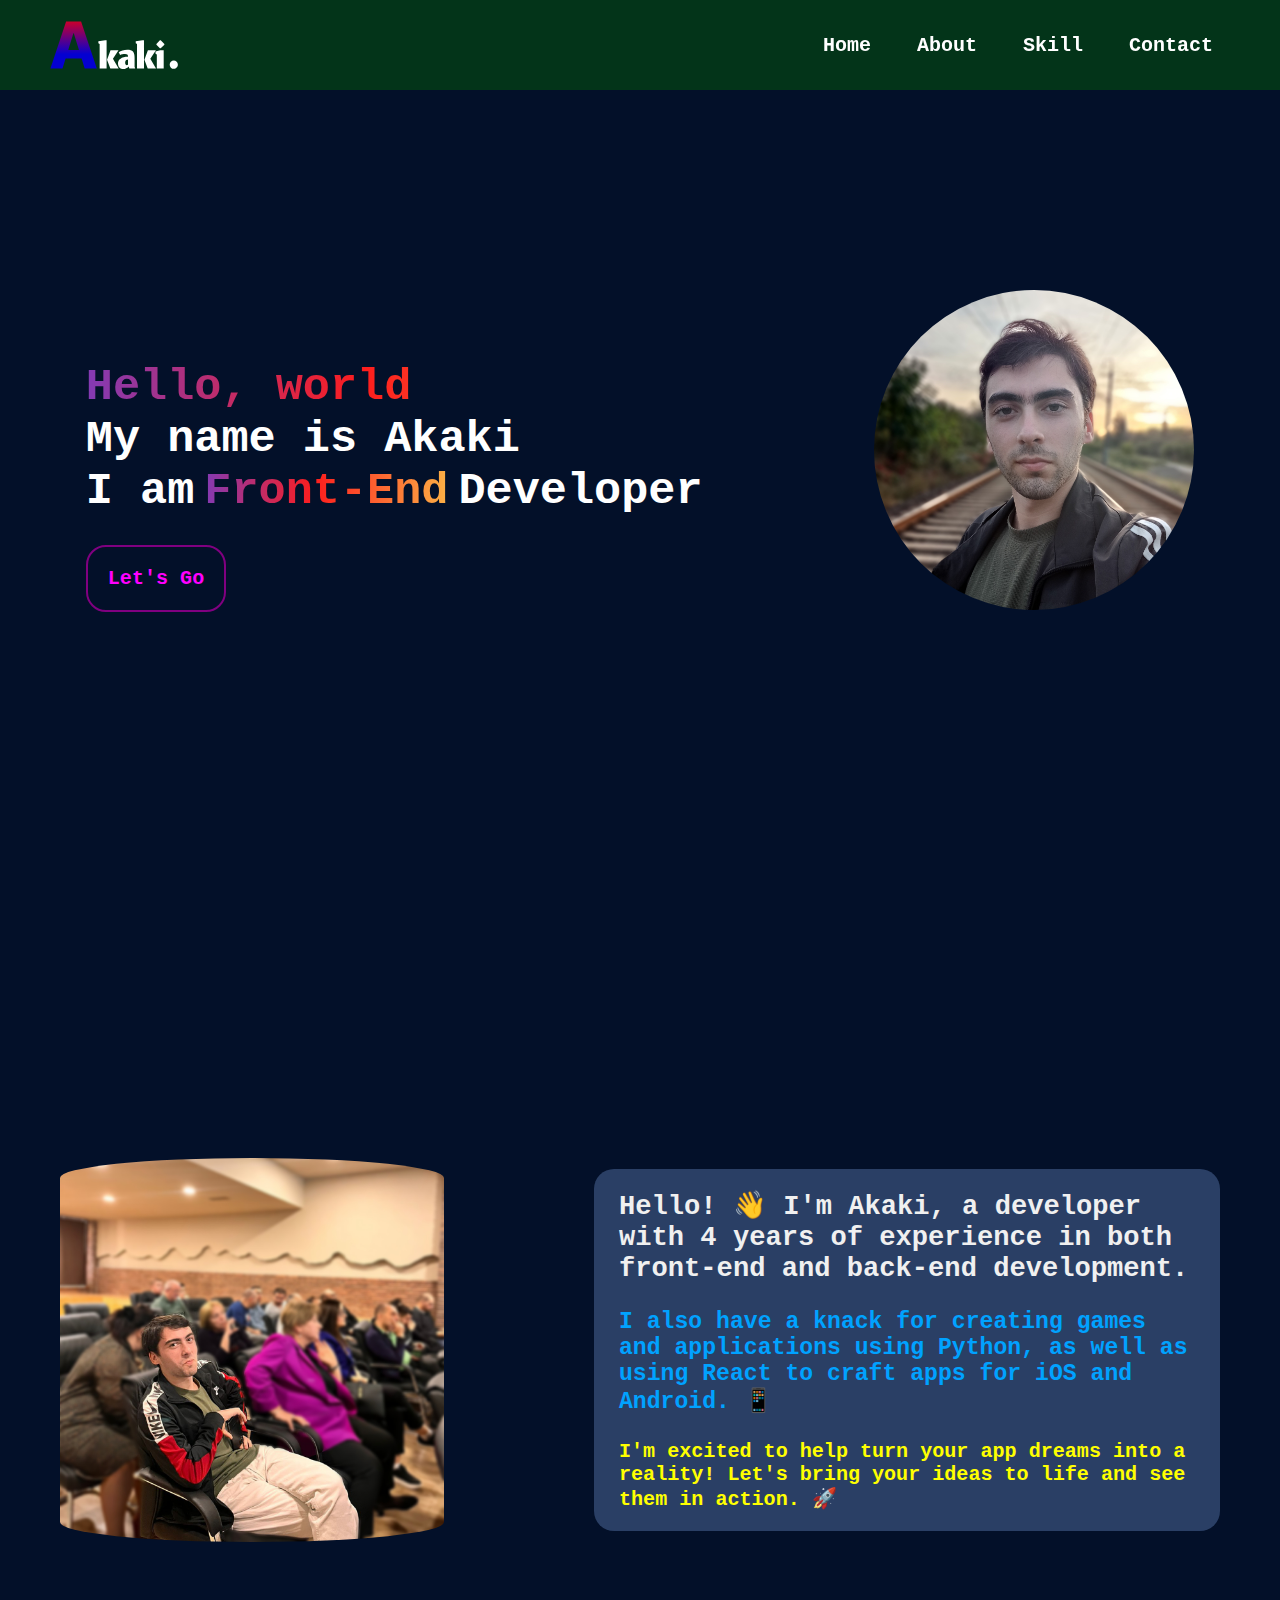
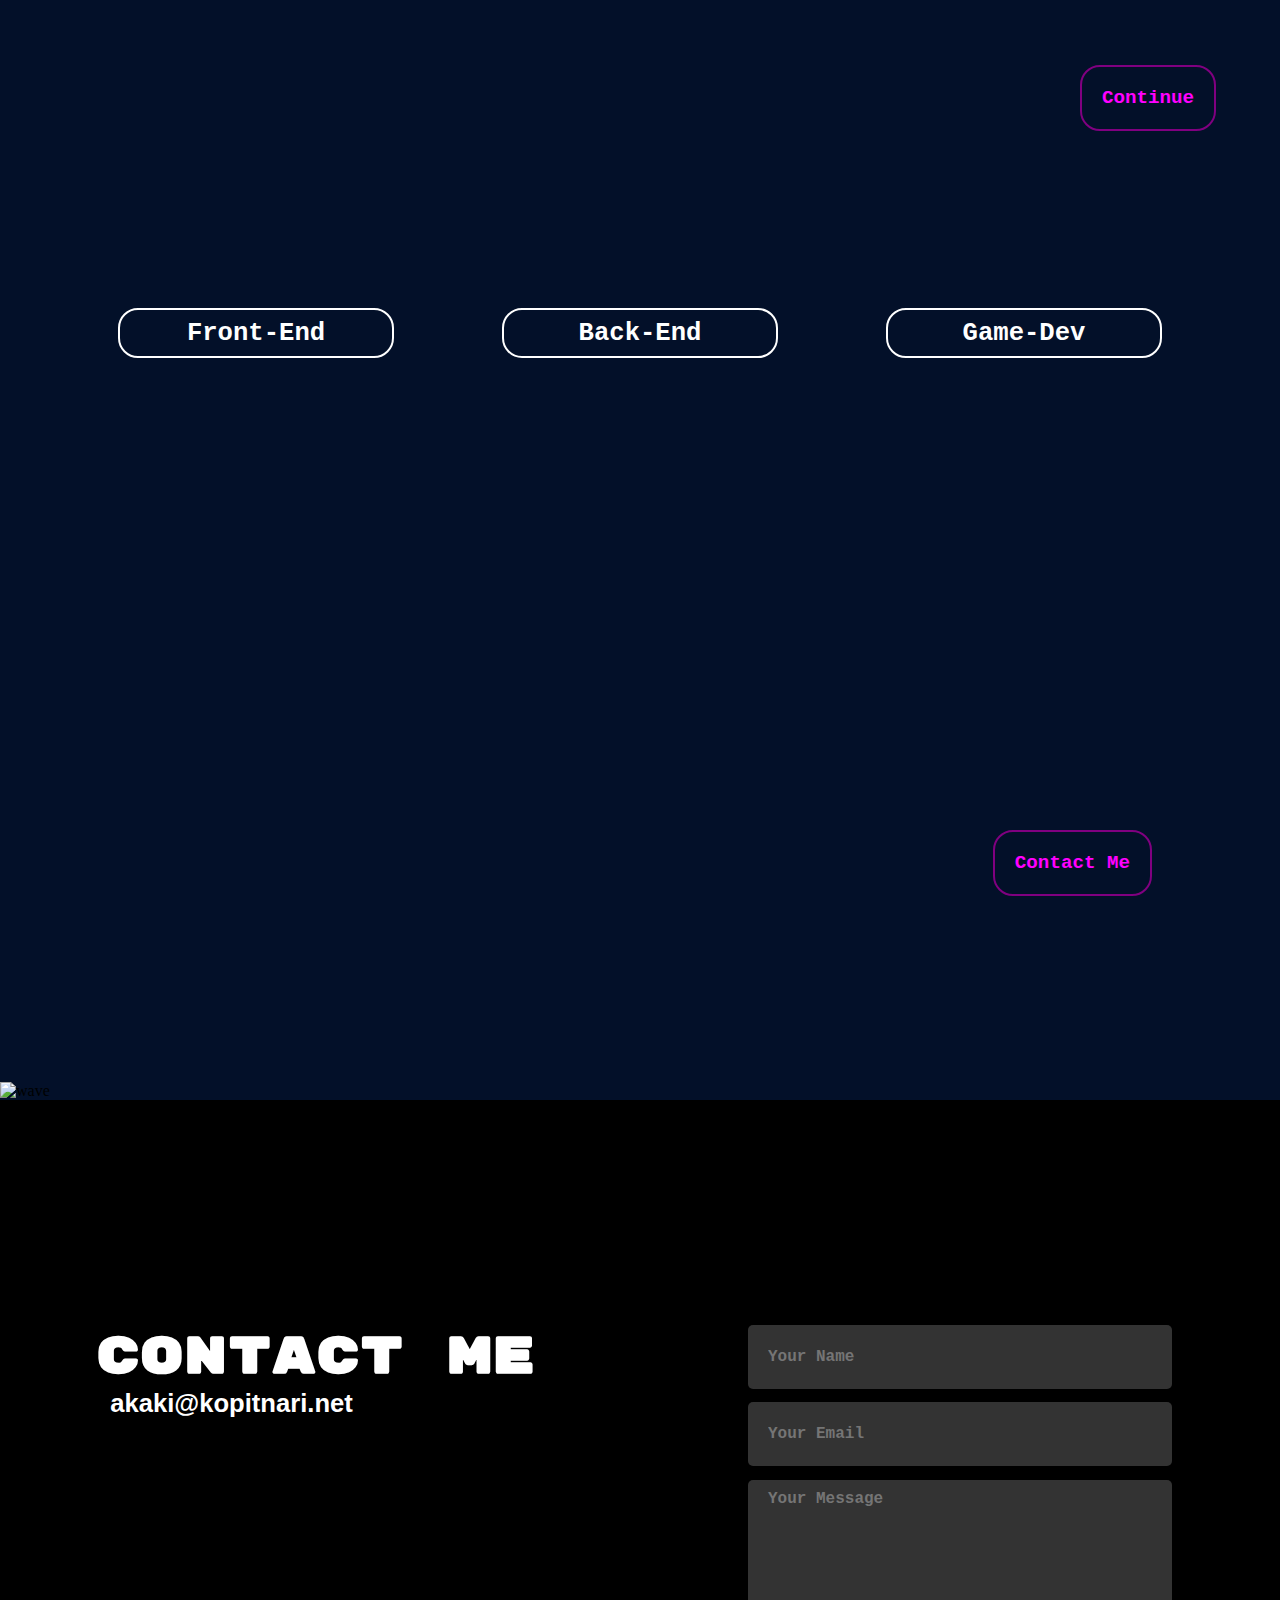
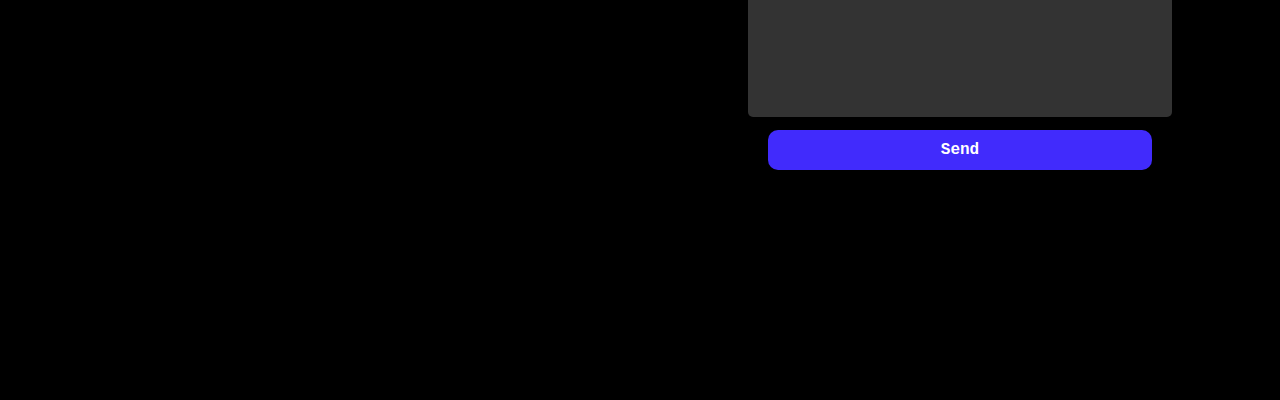
==== commit 713934df: "Update" ====
--- a/index.html
+++ b/index.html
@@ -3,7 +3,7 @@
 
 <head>
     <meta charset="UTF-8">
-    <meta name="viewport" content="width=device-width, initial-scale=1, shrink-to-fit=no">
+    <meta name="viewport" content="width=device-width, initial-scale=1.0">
     <meta name="description"
         content="This is my portfolio where you can learn about me, view my skills, and easily contact me. Simply enter your name, email, write your message, and click the send button.">
     <script src="https://cdn.jsdelivr.net/npm/kute.js@2.2.4/dist/kute.min.js"></script>
@@ -12,158 +12,159 @@
         crossorigin="anonymous" referrerpolicy="no-referrer" />
     <link rel="shortcut icon" href="img/facicon.svg" type="image/x-icon">
     <link rel="stylesheet" href="style.css">
-    <link rel="stylesheet" href="header.css">
     <link rel="stylesheet" href="responsiveStyle.css">
     <title>portfolio</title>
 </head>
 
 <body>
-
     <div class="loader-page">
         <div class="loader">
             <span></span>
         </div>
     </div>
 
-    <header id="header">
-        <img src="img/logo.svg" alt="Akaki" id="logo">
-        <nav id="nav-container">
-            <ul id="list-container">
-                <li class="list"><a href="#" class="element">Home</a></li>
-                <li class="list"><a href="#about" class="element">About</a></li>
-                <li class="list"><a href="#skill" class="element">Skill</a></li>
-                <li class="list"><a href="#contact" class="element">Contact</a></li>
-            </ul>
-        </nav>
-        <i id="menu-bar" class="fa-solid fa-bars" style="color: #FFF;"></i>
+    <header class="header">
+        <div class="header-wrapper">
+            <img src="img/logo.svg" alt="logo" class="logo">
+
+            <button class="menu-bar">
+                <i class="fa-solid fa-bars menu" style="color: #FFF;"></i>
+                <i class="fa-solid fa-xmark xmark" style="color: #ffffff;"></i>
+            </button>
+
+            <nav class="nav-bar">
+                <a href="#" class="element"><i class="fas fa-home"></i>&nbsp;Home</a>
+                <a href="#section2" class="element"><i class="fas fa-info-circle"></i>&nbsp;About</a>
+                <a href="#section3" class="element"><i class="fas fa-code"></i>&nbsp;Skill</a>
+                <a href="#section4" class="element"><i class="fas fa-envelope"></i>&nbsp;Contact</a>
+                <img src="svgPart/logoIcon.svg" alt="logoIcon" id="logoIcon" width="40%">
+            </nav>
+        </div>
     </header>
 
-    <div class="wrapper">
-        <section id="section1">
-            <div class="wellcome-text-container">
-                <div class="container">
-                    <h1 id="wellcome-text"></h1>
-                    <h2>My name is Akaki</h2>
-                    <div class="skill-texts">
-                        <h3>I am
-                            <div class="skill-text-conatiner">
-                                <span class="skill-text">Front-End</span>
-                                <span class="skill-text">Back-End</span>
-                                <span class="skill-text">React</span>
-                                <span class="skill-text">Python</span>
-                            </div>
-                            Developer
-                        </h3>
+    <section class="section" id="section1">
+        <div class="section1-wrapper">
+            <div class="welcome-text-container">
+                <h1 class="welcome-text text1">Hello, world</h1>
+                <h2 class="welcome-text text2">My name is Akaki</h2>
+                <h3 class="welcome-text text3">I am
+                    <div class="skill-text">
+                        <p class="skill-name">Front-End</p>
+                        <p class="skill-name">Back-End</p>
+                        <p class="skill-name">Game</p>
+                    </div>
+                    Developer
+                </h3>
+                <a href="#section2">Let's Go</a>
+            </div>
+            <img src="img/myImageStart.jpg" loading="lazy" alt="Akaki" class="my-image1">
+        </div>
+    </section>
+
+    <section class="section" id="section2">
+        <div class="section2-wrapper">
+            <img src="img/myImage.jpg" loading="lazy" alt="Akaki" class="my-image2">
+            <div class="about-text-container">
+                <h1 class="part first-part">
+                    Hello! 👋 I'm Akaki, a developer with 4 years of experience in
+                    both front-end and back-end development.
+                </h1>
+                <h2 class="part second-part">
+                    I also have a knack for creating games and applications using Python,
+                    as well as using React to craft apps for iOS and Android. 📱
+                </h2>
+                <h3 class="part three-part">
+                    I'm excited to help turn your app dreams into a reality!
+                    Let's bring your ideas to life and see them in action. 🚀
+                </h3>
+            </div>
+        </div>
+        <a href="#section3" class="continue-button-1">Continue</a>
+    </section>
+
+    <section class="section" id="section3">
+        <img src="svgPart/wave.svg" alt="wave" loading="lazy" width="100%" id="wave">
+        <div class="section3-wrapper">
+            <div class="main-container">
+                <div class="drop-down-button-area">
+                    <div class="drop-button">
+                        <button class="drop-">
+                            <i id="first" class="fa-solid fa-arrow-up" style="color: #FFF;"></i>
+                            <h1>Front-End</h1>
+                            <i id="first" class="fa-solid fa-arrow-up" style="color: #FFF;"></i>
+                        </button>
+
+                        <div class="img-box" style="--i:1">
+                            <img src="img/logos/htmlLogo.png" loading="lazy" alt="HTML" class="skill-logo">
+                            <h1 class="skill-text">HTML</h1>
+                        </div>
+                        <div class="img-box" style="--i:2">
+                            <img src="img/logos/cssLogo.png" loading="lazy" alt="CSS" class="skill-logo">
+                            <h1 class="skill-text">CSS</h1>
+                        </div>
+                        <div class="img-box" style="--i:3">
+                            <img src="img/logos/jsLogo.png" loading="lazy" alt="JS" class="skill-logo">
+                            <h1 class="skill-text">JS</h1>
+                        </div>
+                        <div class="img-box" style="--i:4">
+                            <img src="img/logos/reactLogo.png" loading="lazy" alt="React" class="skill-logo">
+                            <h1 class="skill-text">React</h1>
+                        </div>
+                        <div class="img-box" style="--i:5">
+                            <img src="img/logos/vueLogo.png" loading="lazy" alt="Vue" class="skill-logo">
+                            <h1 class="skill-text">Vue</h1>
+                        </div>
+                    </div>
+                </div>
+                <div class="drop-down-button-area">
+                    <div class="drop-button">
+                        <button class="drop-">
+                            <i id="second" class="fa-solid fa-arrow-up" style="color: #FFF;"></i>
+                            <h1>Back-End</h1>
+                            <i id="second" class="fa-solid fa-arrow-up" style="color: #FFF;"></i>
+                        </button>
+
+                        <div class="img-box" style="--i:1">
+                            <img src="img/logos/nodeLogo.png" loading="lazy" alt="NODE" class="skill-logo">
+                            <h1 class="skill-text">NodeJS</h1>
+                        </div>
+                        <div class="img-box" style="--i:2">
+                            <img src="img/logos/djangoLogo.png" loading="lazy" alt="DJANGO" class="skill-logo">
+                            <h1 class="skill-text">Django</h1>
+                        </div>
+                        <div class="img-box" style="--i:3">
+                            <img src="img/logos/flaskLogo.png" loading="lazy" alt="FLASK" class="skill-logo">
+                            <h1 class="skill-text">Flask</h1>
+                        </div>
+                    </div>
+                </div>
+                <div class="drop-down-button-area">
+                    <div class="drop-button">
+                        <button class="drop-">
+                            <i id="three" class="fa-solid fa-arrow-up" style="color: #FFF;"></i>
+                            <h1>Game-Dev</h1>
+                            <i id="three" class="fa-solid fa-arrow-up" style="color: #FFF;"></i>
+                        </button>
+
+                        <div class="img-box" style="--i:1">
+                            <img src="img/logos/pygameLogo.png" loading="lazy" alt="PYGAME" class="skill-logo">
+                            <h1 class="skill-text">Pygame</h1>
+                        </div>
                     </div>
                 </div>
             </div>
-        </section>
+        </div>
+        <a href="#section4" class="continue-button-2">Contact Me</a>
+    </section>
 
-
-        <section id="about">
-            <img src="svgPart/section2join.svg" alt="svg" width="100%" class="svgpart">
-            <img src="img/myImage.jpg" alt="Akaki" class="my-image">
-            <div id="about-text-container">
-                <p class="header">Hello! <span class="emoji">👋</span> I'm Akaki, a developer with 4 years of
-                    experience in
-                    both front-end and back-end development.
-                </p>
-                <p class="paragraph">I also have a knack for creating games and applications using Python, as well as
-                    using
-                    React to craft
-                    apps for iOS and Android. <span class="emoji">📱</span></p>
-                <p class="emphasis">I'm excited to help turn your app dreams into a reality! Let's bring your ideas to
-                    life
-                    and see them in
-                    action. <span class="emoji">🚀</span></p>
-            </div>
-        </section>
-
-        <section id="skill">
-            <img src="svgPart/section3join.svg" alt="svg" width="100%" class="svgpart">
-            <div class="skill-wrapper">
-                <div class="button-box button-box1">
-                    <div class="text-over-container">
-                        <h1 class="text-over">Front-End</h1>
-                        <i class="fa-solid fa-arrow-up" style="color: #ffffff;"></i>
-                    </div>
-                    <div class="img-c-1 img-container">
-                        <div class="img-box">
-                            <img src="img/logos/htmlLogo.png" alt="HTML" class="skill-logo">
-                        </div>
-                        <p class="logo-name">HTML</p>
-                    </div>
-                    <div class="img-c-1 img-container">
-                        <div class="img-box">
-                            <img src="img/logos/cssLogo.png" alt="CSS" class="skill-logo">
-                        </div>
-                        <p class="logo-name">CSS</p>
-                    </div>
-                    <div class="img-c-1 img-container">
-                        <div class="img-box">
-                            <img src="img/logos/jsLogo.png" alt="JS" class="skill-logo">
-                        </div>
-                        <p class="logo-name">JavaScript</p>
-                    </div>
-                    <div class="img-c-1 img-container">
-                        <div class="img-box">
-                            <img src="img/logos/reactLogo.png" alt="REACT" class="skill-logo">
-                        </div>
-                        <p class="logo-name">React</p>
-                    </div>
-                    <div class="img-c-1 img-container">
-                        <div class="img-box">
-                            <img src="img/logos/vueLogo.png" alt="VUEJS" class="skill-logo">
-                        </div>
-                        <p class="logo-name">Vue</p>
-                    </div>
-                </div>
-                <div class="button-box button-box2">
-                    <div class="text-over-container">
-                        <h1 class="text-over">Back-End</h1>
-                        <i class="fa-solid fa-arrow-up" style="color: #ffffff;"></i>
-                    </div>
-                    <div class="img-c-2 img-container">
-                        <div class="img-box">
-                            <img src="img/logos/nodeLogo.png" alt="NODE" class="skill-logo">
-                        </div>
-                        <p class="logo-name">Nodejs</p>
-                    </div>
-                    <div class="img-c-2 img-container">
-                        <div class="img-box">
-                            <img src="img/logos/djangoLogo.png" alt="DJANGO" class="skill-logo">
-                        </div>
-                        <p class="logo-name">Django</p>
-                    </div>
-                    <div class="img-c-2 img-container">
-                        <div class="img-box">
-                            <img src="img/logos/flaskLogo.png" alt="FLASK" class="skill-logo flask">
-                        </div>
-                        <p class="logo-name">Flask</p>
-                    </div>
-                </div>
-                <div class="button-box button-box3">
-                    <div class="text-over-container">
-                        <h1 class="text-over">Game Dev</h1>
-                        <i class="fa-solid fa-arrow-up" style="color: #ffffff;"></i>
-                    </div>
-                    <div class="img-c-3 img-container">
-                        <div class="img-box">
-                            <img src="img/logos/pygameLogo.png" alt="PYGAME" class="skill-logo">
-                        </div>
-                        <p class="logo-name">Pygame</p>
-                    </div>
-                </div>
-            </div>
-        </section>
-
-        <footer id="contact">
-            <img src="svgPart/section4join.svg" alt="svg" width="100%" class="svgpart">
-            <div id="footer-container1">
-                <div class="contact-text-container">
-                    <h1>Contact Me</h1>
-                    <p><i class="fa-solid fa-envelope" style="color: #9141AC;"></i>akaki@kopitnari.net</p>
-                    <div class="personal-contact">
+    <footer class="section" id="section4">
+        <div class="section4-wrapper">
+            <div class="side-container left">
+                <div class="ryw23-2">
+                    <h1 class="contact-text">Contact Me</h1>
+                    <h2 class="email"><i class="fa-solid fa-envelope" style="color: #813D9C;"></i>&nbsp;
+                        akaki@kopitnari.net</h2>
+                    <div class="icon-container">
                         <a href="https://github.com/akakipertsuliani" target="_blank"><i class="fa-brands fa-github"
                                 style="color: #FFF;"></i></a>
                         <a href="https://facebook.com/akaki.ferculiani.12" target="_blank"><i
@@ -171,24 +172,21 @@
                     </div>
                 </div>
             </div>
-            <div id="footer-container2">
-                <div class="form-container">
-                    <form name="submit-to-google-sheet">
-                        <input name="Name" type="text" id="name-field" class="input-field" placeholder="Your Name"
-                            required>
-                        <input name="Email" type="email" id="email-field" class="input-field" placeholder="Your Email"
-                            required>
-                        <textarea name="Message" id="message-field" class="input-field" rows="10"
-                            placeholder="Your Message" required></textarea>
-                        <div class="send-area">
-                            <input type="submit" id="submit-button" value="Send">
-                            <p id="response"></p>
-                        </div>
-                    </form>
-                </div>
+            <div class="side-container right">
+                <form name="submit-to-google-sheet">
+                    <input name="Name" type="text" id="name-field" class="input-field" placeholder="Your Name" required>
+                    <input name="Email" type="email" id="email-field" class="input-field" placeholder="Your Email"
+                        required>
+                    <textarea name="Message" id="message-field" rows="10" placeholder="Your Message"
+                        required></textarea>
+                    <div class="send-area">
+                        <input type="submit" id="submit-button" value="Send">
+                        <p id="response"></p>
+                    </div>
+                </form>
             </div>
-        </footer>
-    </div>
+        </div>
+    </footer>
 
     <script src="contactScript.js"></script>
     <script src="script.js"></script>
--- a/style.css
+++ b/style.css
@@ -1,3 +1,4 @@
+@import url("https://fonts.googleapis.com/css2?family=Rubik+Mono+One&display=swap");
 * {
   margin: 0;
   padding: 0;
@@ -5,59 +6,59 @@
 
 html {
   scroll-behavior: smooth;
-  font-size: 16px;
 }
 
 body {
-  width: min(100vw, 1960px);
+  width: 100vw;
+  overflow-x: hidden;
   background: #031029;
-  overflow-x: hidden;
 }
 
 .loader-page {
-  position: fixed;
-  left: 0;
-  top: 0;
-  z-index: 5;
+  position: relative;
   width: 100vw;
   height: 100vh;
-  background: #011B3D;
-  display: flex;
-  justify-content: center;
-  align-items: center;
-}
-.loader-page .loader {
+  z-index: 30;
+  display: flex;
+  justify-content: center;
+  align-items: center;
+}
+
+.loader {
   position: relative;
   width: 150px;
   height: 150px;
   background: transparent;
   border-radius: 50%;
-  box-shadow: 25px 25px 75px rgba(0, 0, 0, 0.5490196078);
+  box-shadow: 25px 25px 75px rgba(0, 0, 0, 0.55);
   border: 1px solid #333;
   display: flex;
   align-items: center;
   justify-content: center;
   overflow: hidden;
 }
-.loader-page .loader::before {
+
+.loader::before {
   content: "";
   position: absolute;
   inset: 20px;
   background: transparent;
   border: 1px dashed #444;
   border-radius: 50%;
-  box-shadow: inset -5px -5px 25px rgba(0, 0, 0, 0.2509803922), inset 5px 5px 35px rgba(0, 0, 0, 0.2509803922);
-}
-.loader-page .loader::after {
+  box-shadow: inset -5px -5px 25px rgba(0, 0, 0, 0.25), inset 5px 5px 35px rgba(0, 0, 0, 0.25);
+}
+
+.loader::after {
   content: "";
   position: absolute;
   width: 50px;
   height: 50px;
   border-radius: 50%;
   border: 1px dashed #444;
-  box-shadow: inset -5px -5px 25px rgba(0, 0, 0, 0.2509803922), inset 5px 5px 35px rgba(0, 0, 0, 0.2509803922);
-}
-.loader-page .loader span {
+  box-shadow: inset -5px -5px 25px rgba(0, 0, 0, 0.25), inset 5px 5px 35px rgba(0, 0, 0, 0.25);
+}
+
+.loader span {
   position: absolute;
   top: 50%;
   left: 50%;
@@ -66,9 +67,10 @@
   background: transparent;
   transform-origin: top left;
   animation: radar81 2s linear infinite;
-  border-top: 1px dashed #FFF;
-}
-.loader-page .loader span::before {
+  border-top: 1px dashed #fff;
+}
+
+.loader span::before {
   content: "";
   position: absolute;
   top: 0;
@@ -78,8 +80,9 @@
   background: seagreen;
   transform-origin: top left;
   transform: rotate(-55deg);
-  filter: blur(30px) drop-shadow(20px 20px 20px #2E8B57);
-}
+  filter: blur(30px) drop-shadow(20px 20px 20px seagreen);
+}
+
 @keyframes radar81 {
   0% {
     transform: rotate(0deg);
@@ -88,414 +91,521 @@
     transform: rotate(360deg);
   }
 }
-
-.wrapper {
+.header {
   width: 100%;
-  display: flex;
-  flex-direction: column;
-  align-items: center;
-  overflow-x: hidden;
-  /* about Page */
-  /* skill page */
-}
-.wrapper #section1,
-.wrapper #about,
-.wrapper #skill,
-.wrapper footer {
+  position: fixed;
+  display: flex;
+  align-items: center;
+  justify-content: center;
+  background: rgba(6, 111, 1, 0.3843137255);
+  z-index: 5;
+  transition: top 0.3s;
+}
+.header .header-wrapper {
+  width: min(100%, 1960px);
+  height: 10vh;
+  display: flex;
+  align-items: center;
+  justify-content: space-between;
+}
+.header .header-wrapper .logo {
+  width: max(100px, 10%);
+  width: clamp(100px, 10%, 30%);
+  margin-left: 50px;
+}
+.header .header-wrapper .nav-bar {
+  display: flex;
+  justify-content: space-between;
+  margin-right: 50px;
+}
+.header .header-wrapper .nav-bar .element {
+  text-decoration: none;
+  display: flex;
+  align-items: center;
+  color: #FFF;
+  font-weight: 700;
+  font-size: 1.25rem;
+  font-family: monospace, sans-serif;
+  padding: 5px 15px;
+  border: 2px solid transparent;
+  border-radius: 10px;
+  transition: color 0.3s, background-color 0.3s, transform 0.3s;
+}
+.header .header-wrapper .nav-bar .element:active {
+  border: 2px solid #54038A;
+}
+.header .header-wrapper .nav-bar #logoIcon {
+  position: absolute;
+  display: none;
+  z-index: 15;
+  transform: translateX(120%);
+}
+.header .header-wrapper .menu-bar {
+  position: relative;
+  display: none;
+  margin-right: 20px;
+  border: none;
+  background: transparent;
+}
+.header .header-wrapper .menu-bar i {
+  font-size: 2rem;
+  padding: 5px 15px;
+}
+.header .header-wrapper .menu-bar .xmark {
+  position: absolute;
+  top: 0;
+  left: 2px;
+  z-index: 5;
+  padding: 10px;
+  display: none;
+}
+
+.section {
+  position: relative;
   width: 100%;
   height: 100vh;
   display: flex;
-}
-.wrapper #section1 {
-  position: relative;
-  justify-content: space-evenly;
-  align-items: center;
-}
-.wrapper #section1 .wellcome-text-container {
-  width: 90%;
-  height: 50%;
-  margin-top: auto;
-  margin-bottom: 15vh;
-}
-.wrapper #section1 .wellcome-text-container .container {
-  display: flex;
-  flex-direction: column;
-  align-items: center;
-}
-.wrapper #section1 .wellcome-text-container .container #wellcome-text {
-  background: linear-gradient(90deg, #833AB4 0%, #FD1D1D 45%, #FCB045 100%);
-  -webkit-background-clip: text;
-  background-clip: text;
-  -webkit-text-fill-color: transparent;
-  font-family: monospace;
-  font-size: clamp(1.5rem, 4vw, 5rem);
-  background-size: 400%;
-  animation: gradient-animation 2s ease-in-out infinite;
-}
-.wrapper #section1 .wellcome-text-container .container h2 {
-  color: #FFF;
-  font-family: monospace;
-  font-size: clamp(1.8rem, 5vw, 5rem);
-}
-.wrapper #section1 .wellcome-text-container .container .skill-texts {
-  position: relative;
-  width: 100%;
-  display: flex;
-  justify-content: center;
-  align-items: center;
-  color: #FFF;
-  font-family: monospace;
-  font-size: clamp(1.3rem, 5vw, 5rem);
-}
-.wrapper #section1 .wellcome-text-container .container .skill-texts h3 {
-  display: flex;
-  text-align: center;
-}
-.wrapper #section1 .wellcome-text-container .container .skill-texts h3 .skill-text-conatiner {
-  display: flex;
-  flex-direction: column;
-  margin-inline: 20px;
-  height: clamp(10px, 6.8vw, 10vw);
-  overflow: hidden;
-}
-.wrapper #section1 .wellcome-text-container .container .skill-texts h3 .skill-text-conatiner .skill-text {
+  justify-content: center;
+}
+
+#section1 .section1-wrapper {
+  height: 100vh;
+  width: min(100%, 1960px);
+  display: flex;
+  align-items: center;
+  justify-content: space-around;
+}
+#section1 .section1-wrapper .my-image1 {
+  width: max(200px, 25vw);
+  border-radius: 50%;
+  animation: identifier 15s ease-in-out infinite;
+}
+#section1 .section1-wrapper .welcome-text-container {
+  font-size: 1.57vw;
+  font-size: clamp(12px, 1.57vw, 30px);
+  color: #FFF;
+  font-weight: 700;
+  font-family: monospace;
+}
+#section1 .section1-wrapper .welcome-text-container .welcome-text {
+  font-size: 2.25em;
+}
+#section1 .section1-wrapper .welcome-text-container .text1 {
   background: linear-gradient(90deg, #833AB4 0%, #FD1D1D 45%, #FCB045 100%);
   -webkit-background-clip: text;
   background-clip: text;
   color: transparent;
-  animation: slide-animation 10s ease-in-out infinite;
-}
-.wrapper #about {
+}
+#section1 .section1-wrapper .welcome-text-container .text3 {
+  display: flex;
+  align-items: center;
+  column-gap: 10px;
+}
+#section1 .section1-wrapper .welcome-text-container .text3 .skill-text {
+  height: max(4vh, 4vw);
+  height: clamp(30px, 4vw, 80px);
+  overflow: hidden;
+}
+#section1 .section1-wrapper .welcome-text-container .text3 .skill-text .skill-name {
+  font-size: 1em;
+  text-align: center;
+  background: linear-gradient(90deg, #833AB4 0%, #FD1D1D 45%, #FCB045 100%);
+  -webkit-background-clip: text;
+  background-clip: text;
+  color: transparent;
+  animation: slide-animation 4s ease-in-out infinite;
+}
+#section1 .section1-wrapper .welcome-text-container a {
   position: relative;
-  justify-content: space-evenly;
-  align-items: center;
+  top: 50px;
+  padding: 20px;
+  border: 2px solid purple;
+  border-radius: 20px;
+  text-decoration: none;
+  color: rgb(255, 0, 255);
+  transition: 0.3s;
+}
+#section1 .section1-wrapper .welcome-text-container a:hover {
+  background: purple;
+  color: #FFF;
+  border-color: transparent;
+}
+
+#section2 {
+  display: flex;
+  align-items: center;
+  justify-self: center;
+}
+#section2 .continue-button-1 {
+  position: absolute;
+  right: 5%;
+  top: 85%;
+  padding: 20px;
+  border: 2px solid purple;
+  border-radius: 20px;
+  font-weight: 700;
+  font-size: 1.2rem;
+  font-family: monospace;
+  text-decoration: none;
+  color: rgb(255, 0, 255);
+  transition: 0.3s;
+}
+#section2 .continue-button-1:hover {
+  background: purple;
+  color: #FFF;
+  border-color: transparent;
+}
+@media screen and (max-width: 768px) {
+  #section2 .continue-button-1 {
+    display: none;
+  }
+}
+#section2 .section2-wrapper {
+  width: min(100%, 1960px);
+  display: flex;
+  flex-wrap: wrap;
+  align-items: center;
+  justify-content: space-around;
+  gap: 30px;
+}
+#section2 .section2-wrapper .my-image2 {
+  width: max(300px, 30%);
+  border-radius: 50%/20px;
+  animation: identifier 25s ease-in-out infinite;
+}
+#section2 .section2-wrapper .about-text-container {
+  height: 100%;
+  width: max(300px, 45%);
+  padding: 20px 25px;
   background: #2A3F65;
-  z-index: 0;
-}
-.wrapper #about .my-image {
+  font-size: 1.57vw;
+  font-size: clamp(13px, 1.57vw, 30px);
+  border-radius: 20px;
+  display: flex;
+  flex-direction: column;
+  justify-content: center;
+}
+#section2 .section2-wrapper .about-text-container .part {
+  font-weight: 700;
+  font-family: monospace;
+}
+#section2 .section2-wrapper .about-text-container .first-part {
+  color: #F0F0F0;
+  font-size: 1.35em;
+}
+#section2 .section2-wrapper .about-text-container .second-part {
+  color: #00A2FF;
+  font-size: 1.15em;
+  margin-block: 25px;
+}
+#section2 .section2-wrapper .about-text-container .three-part {
+  font-size: 1em;
+  color: #FFFF00;
+}
+
+#section3 {
+  display: flex;
+  justify-content: center;
+}
+#section3 #wave {
+  position: absolute;
+  left: 0;
+  bottom: 0;
+  z-index: -1;
+}
+#section3 .continue-button-2 {
+  position: absolute;
+  right: 10%;
+  top: 70%;
+  padding: 20px;
+  border: 2px solid purple;
+  border-radius: 20px;
+  font-weight: 700;
+  font-size: 1.2rem;
+  font-family: monospace;
+  text-decoration: none;
+  color: rgb(255, 0, 255);
+  transition: 0.3s;
+}
+#section3 .continue-button-2:hover {
+  background: purple;
+  color: #FFF;
+  border-color: transparent;
+}
+@media screen and (max-width: 768px) {
+  #section3 .continue-button-2 {
+    display: none;
+  }
+}
+#section3 .section3-wrapper {
+  width: min(100%, 1960px);
+  display: flex;
+  align-items: flex-end;
+  justify-content: center;
+}
+#section3 .section3-wrapper .main-container {
+  width: 90%;
+  height: 88%;
+  display: flex;
+  align-items: flex-start;
+  justify-content: space-around;
+}
+#section3 .section3-wrapper .main-container .drop-down-button-area {
   width: 30%;
-  height: 50%;
-  border-radius: 50%/20px;
-  z-index: -2;
-}
-.wrapper #about #about-text-container {
-  z-index: 1;
-  width: 40%;
-  height: 50%;
-  padding: 1vh 2vw;
-  border-radius: 15px;
-  display: flex;
-  justify-content: center;
+  height: 70%;
+  display: flex;
   align-items: center;
   flex-direction: column;
-  row-gap: 15px;
-  background: #303168;
-}
-.wrapper #about #about-text-container p {
-  font-family: monospace;
-  font-weight: 700;
-}
-.wrapper #about #about-text-container .header {
-  color: #FFF;
-  font-size: clamp(0.6rem, 1.8vw, 3rem);
-}
-.wrapper #about #about-text-container .paragraph {
-  color: #F0F0F0;
-  font-size: clamp(0.6rem, 1.3vw, 3rem);
-}
-.wrapper #about #about-text-container .emphasis {
-  color: #FF5722;
-  font-size: clamp(0.6rem, 1.5vw, 3rem);
-}
-.wrapper #about #about-text-container .emoji {
-  font-size: clamp(0.6rem, 1.8vw, 3rem);
-}
-.wrapper #skill {
+  justify-content: flex-start;
+}
+#section3 .section3-wrapper .main-container .drop-down-button-area .drop-button {
   position: relative;
-  display: flex;
-  flex-direction: column;
-  justify-content: start;
-  align-items: center;
-  background: #000;
-  z-index: 0;
-}
-.wrapper #skill .skill-wrapper {
-  position: relative;
-  z-index: 1;
-  width: 90%;
-  margin-top: 20vh;
-  display: flex;
+  width: 80%;
+  height: 50px;
+}
+#section3 .section3-wrapper .main-container .drop-down-button-area .drop-button .drop- {
+  width: 100%;
+  height: 100%;
+  display: flex;
+  align-items: center;
   justify-content: space-between;
-  align-items: center;
-}
-.wrapper #skill .skill-wrapper .text-over-container {
-  position: absolute;
-  width: 100%;
-  height: 70px;
-  border-radius: 20px;
-  display: flex;
-  align-items: center;
-  justify-content: space-evenly;
-  cursor: pointer;
-}
-.wrapper #skill .skill-wrapper .text-over-container .text-over {
-  color: #FFF;
-  font-family: monospace;
-  font-weight: bold;
-}
-.wrapper #skill .skill-wrapper .text-over-container .fa-solid {
-  font-size: 1.5rem;
-  transition: transform 0.4s;
-}
-.wrapper #skill .skill-wrapper .button-box {
-  position: relative;
-  background: transparent;
+  color: #FFF;
+  font-size: 20px;
+  font-family: monospace;
+  padding-inline: 10%;
   border-radius: 20px;
   border: 2px solid #FFF;
-  width: 25%;
-  height: 70px;
+  background: transparent;
+  cursor: pointer;
+  transition: 0.5s;
+}
+#section3 .section3-wrapper .main-container .drop-down-button-area .drop-button .drop-:hover {
+  border: 2px solid transparent;
+  box-shadow: 0 0 10px 5px #FFF;
+}
+#section3 .section3-wrapper .main-container .drop-down-button-area .drop-button .drop-:focus > i {
+  transform: rotate(180deg);
+}
+#section3 .section3-wrapper .main-container .drop-down-button-area .drop-button .drop-:focus ~ .img-box {
+  opacity: 1;
+  transform: translateY(calc(70px * var(--i) - 60px));
+}
+#section3 .section3-wrapper .main-container .drop-down-button-area .drop-button .drop- i {
+  transition: transform 0.2s;
+}
+@media screen and (max-width: 768px) {
+  #section3 .section3-wrapper .main-container .drop-down-button-area .drop-button .drop- i {
+    display: none;
+  }
+}
+#section3 .section3-wrapper .main-container .drop-down-button-area .drop-button .drop- h1 {
+  font-size: clamp(14px, 2vw, 30px);
+}
+#section3 .section3-wrapper .main-container .drop-down-button-area .drop-button .img-box {
+  position: absolute;
+  background-color: rgb(65, 46, 46);
+  left: 0;
+  top: 120%;
+  width: 80%;
+  height: 60px;
+  padding-inline: 10%;
+  display: flex;
+  align-items: center;
+  justify-content: space-between;
+  border-radius: 20px;
+  opacity: 0;
   transition: 0.3s;
 }
-.wrapper #skill .skill-wrapper .button-box .img-container {
-  position: absolute;
+#section3 .section3-wrapper .main-container .drop-down-button-area .drop-button .img-box .skill-logo {
+  width: 35px;
+  height: 30px;
+  padding: 10px;
+  background: #FFF;
+  border-radius: 20%;
+}
+#section3 .section3-wrapper .main-container .drop-down-button-area .drop-button .img-box .skill-text {
+  color: #FFF;
+  font-family: monospace;
+}
+@media screen and (max-width: 768px) {
+  #section3 .section3-wrapper .main-container .drop-down-button-area .drop-button .img-box .skill-text {
+    display: none;
+  }
+}
+
+#section4 {
+  background: #000;
+}
+#section4 .section4-wrapper {
+  width: min(100%, 1960px);
+  height: 100vh;
+  display: flex;
+  justify-content: center;
+  align-items: center;
+}
+#section4 .section4-wrapper .side-container {
+  width: 50%;
+  height: 100%;
+  display: flex;
+  justify-content: center;
+  align-items: center;
+}
+@media screen and (max-width: 768px) {
+  #section4 .section4-wrapper .side-container {
+    width: 100%;
+    height: 50%;
+  }
+}
+#section4 .section4-wrapper .side-container .ryw23-2 {
+  width: 70%;
+  height: 50%;
+}
+#section4 .section4-wrapper .side-container .ryw23-2 .contact-text,
+#section4 .section4-wrapper .side-container .ryw23-2 .email {
+  font-weight: 700;
+  color: #FFF;
+}
+#section4 .section4-wrapper .side-container .ryw23-2 .contact-text {
+  font-family: "Rubik Mono One", monospace;
+  font-size: clamp(30px, 4vw, 70px);
+}
+#section4 .section4-wrapper .side-container .ryw23-2 .email {
+  font-family: sans-serif;
+  font-size: clamp(20px, 2vw, 50px);
+}
+#section4 .section4-wrapper .side-container .ryw23-2 .icon-container {
+  margin-top: 10px;
+  display: flex;
+}
+#section4 .section4-wrapper .side-container .ryw23-2 .icon-container a {
+  font-size: clamp(20px, 2.3vw, 50px);
+  margin-right: 15px;
+  transition: transform 0.3s;
+}
+#section4 .section4-wrapper .side-container .ryw23-2 .icon-container a:hover {
+  transform: scale(1.5);
+}
+#section4 .section4-wrapper .side-container form {
+  display: flex;
+  flex-direction: column;
+  align-items: center;
+  row-gap: 3%;
+  width: 60%;
+  height: 50%;
+  padding: 10px 20px;
+}
+@media screen and (max-width: 768px) {
+  #section4 .section4-wrapper .side-container form {
+    height: 400px;
+    align-self: flex-start;
+  }
+}
+#section4 .section4-wrapper .side-container form #message-field,
+#section4 .section4-wrapper .side-container form .input-field {
   width: 100%;
-  height: 70px;
-  display: flex;
-  justify-content: space-between;
-  align-items: center;
-  border-radius: 20px;
+  font-size: 16px;
+  font-family: monospace;
+  font-weight: 700;
   background: #333;
-  opacity: 0;
-  transition: 0.5s;
-  transform: translateY(120%);
-}
-.wrapper #skill .skill-wrapper .button-box .img-container .img-box {
-  width: 60px;
-  height: 60px;
-  background: #FFF;
-  border-radius: 50%;
-  display: flex;
-  justify-content: center;
-  align-items: center;
-  margin-left: 25px;
-}
-.wrapper #skill .skill-wrapper .button-box .img-container .img-box .skill-logo {
-  width: 40px;
-  height: 35px;
-}
-.wrapper #skill .skill-wrapper .button-box .img-container .logo-name {
-  font-size: 1.5rem;
-  font-family: monospace;
-  font-weight: bold;
-  color: #FFF;
-  margin-right: 40px;
-}
-.wrapper #skill .skill-wrapper .button-box1:hover {
-  border-color: transparent;
-  background: #0066FF;
-  box-shadow: 0 0 10px 5px #0066FF;
-}
-.wrapper #skill .skill-wrapper .button-box1:active {
-  background: #B700FF;
-  box-shadow: 0 0 10px 5px #B700FF;
-}
-.wrapper #skill .skill-wrapper .button-box2:hover {
-  border-color: transparent;
-  background: #00FF0D;
-  box-shadow: 0 0 10px 5px #00FF0D;
-}
-.wrapper #skill .skill-wrapper .button-box2:active {
-  background: #B700FF;
-  box-shadow: 0 0 10px 5px #B700FF;
-}
-.wrapper #skill .skill-wrapper .button-box3:hover {
-  border-color: transparent;
-  background: #8C00FF;
-  box-shadow: 0 0 10px 5px #8C00FF;
-}
-.wrapper #skill .skill-wrapper .button-box3:active {
-  background: #B700FF;
-  box-shadow: 0 0 10px 5px #B700FF;
-}
-.wrapper footer {
-  overflow-x: hidden;
-  position: relative;
-  z-index: 0;
-  background: #0C0B0B;
-}
-.wrapper footer #footer-container1,
-.wrapper footer #footer-container2 {
-  position: relative;
-  z-index: 1;
-  width: 50%;
-  height: 90vh;
-  display: flex;
-  align-self: flex-end;
-}
-.wrapper footer #footer-container1 {
+  color: #FFF;
+  border: none;
+  border-radius: 5px;
+  outline: transparent;
+}
+#section4 .section4-wrapper .side-container form .input-field {
+  height: 50px;
+  padding: 15px 20px;
+}
+#section4 .section4-wrapper .side-container form #message-field {
+  padding: 10px 20px;
+  height: 20rem;
+  resize: none;
+}
+#section4 .section4-wrapper .side-container form .send-area {
+  width: 100%;
+  display: flex;
+  justify-content: center;
   align-items: center;
   flex-direction: column;
-}
-.wrapper footer #footer-container1 .contact-text-container {
-  width: 70%;
-  height: 70%;
-  display: flex;
-  flex-direction: column;
-  justify-content: center;
-  row-gap: 2.5vh;
-}
-.wrapper footer #footer-container1 .contact-text-container h1 {
-  color: #FFF;
-  font-family: monospace;
-  font-weight: 700;
-  font-size: clamp(3rem, 5.5vw, 5rem);
-}
-.wrapper footer #footer-container1 .contact-text-container i {
-  padding-inline-end: 20px;
-  font-size: clamp(1rem, 2vw, 2rem);
-}
-.wrapper footer #footer-container1 .contact-text-container p {
-  color: #FFF;
-  font-family: monospace;
-  font-weight: 700;
-  font-size: clamp(1rem, 2vw, 2rem);
-}
-.wrapper footer #footer-container1 .contact-text-container .personal-contact {
-  display: flex;
-  max-width: 10%;
-}
-.wrapper footer #footer-container1 .contact-text-container .personal-contact a i {
-  font-size: clamp(1.5rem, 2.5vw, 2rem);
-  transition: transform 0.3s;
-}
-.wrapper footer #footer-container1 .contact-text-container .personal-contact a i:hover {
-  transform: scale(1.3);
-}
-.wrapper footer #footer-container1 .contact-text-container .personal-contact a i:active {
-  transform: scale(0.9);
-}
-.wrapper footer #footer-container2 {
-  justify-content: center;
-  align-items: center;
-}
-.wrapper footer #footer-container2 .form-container {
+  row-gap: 5px;
+}
+#section4 .section4-wrapper .side-container form .send-area #submit-button {
   width: 100%;
-  height: 100%;
-  display: flex;
-  align-items: center;
-  align-self: flex-start;
-}
-.wrapper footer #footer-container2 .form-container form {
-  margin-left: 10%;
-  width: 70%;
-  display: flex;
-  flex-direction: column;
-  row-gap: 2.5vh;
-}
-.wrapper footer #footer-container2 .form-container form .input-field {
-  border-radius: 5px;
+  height: 40px;
   border: none;
-  background: #524E4E;
-  font-size: 1.2rem;
-  width: 90%;
-  height: 30px;
-  padding: 10px 20px;
-  color: #FFF;
-}
-.wrapper footer #footer-container2 .form-container form .input-field::placeholder {
-  color: #FFF;
-}
-.wrapper footer #footer-container2 .form-container form #message-field {
-  resize: none;
-  height: 150px;
-}
-.wrapper footer #footer-container2 .form-container form .send-area {
-  display: flex;
-  gap: 30px;
-  align-items: center;
-}
-.wrapper footer #footer-container2 .form-container form .send-area #submit-button {
-  width: 30%;
-  height: 40px;
-  background: #8D1D2F;
-  border-radius: 5px;
-  border: none;
-  font-weight: 700;
-  font-size: 1.25rem;
-  color: #FFF;
+  border-radius: 10px;
+  font-size: clamp(16px, 1vw, 20px);
+  font-family: monospace;
+  font-weight: 700;
+  background: #412BFC;
+  color: #FFF;
+  outline: transparent;
   cursor: pointer;
   transition: background-color 0.3s, transform 0.3s;
 }
-@media screen and (min-width: 768px) {
-  .wrapper footer #footer-container2 .form-container form .send-area #submit-button:hover {
-    background: #F07B8E;
-  }
-}
-.wrapper footer #footer-container2 .form-container form .send-area #submit-button:active {
-  background: #F07B8E;
+#section4 .section4-wrapper .side-container form .send-area #submit-button:hover {
+  background: #7F24FA;
+}
+#section4 .section4-wrapper .side-container form .send-area #submit-button:active {
   transform: scale(0.9);
 }
-.wrapper footer #footer-container2 .form-container form .send-area #response {
-  color: #FFF;
-  font-size: 1.25rem;
-  font-family: monospace;
-  font-weight: 700;
-}
-
-.svgpart {
-  position: absolute;
-  left: 0;
-  top: 0;
-  z-index: -1;
-  transform: translateY(-5px) scaleX(1.01);
-}
-
-@keyframes scroll-animation {
-  from {
-    opacity: 0;
-  }
-  to {
-    opacity: 1;
-  }
-  0% {
-    opacity: 0;
+#section4 .section4-wrapper .side-container form .send-area #response {
+  color: #FFF;
+  font-family: monospace;
+  font-size: 1.2rem;
+  font-weight: 700;
+}
+
+@keyframes identifier {
+  0%, 100% {
+    border-radius: 30% 70% 70% 30%/30% 52% 48% 70%;
+  }
+  10% {
+    border-radius: 50% 50% 20% 80%/25% 80% 20% 75%;
+  }
+  20% {
+    border-radius: 67% 33% 47% 53%/37% 20% 80% 63%;
+  }
+  30% {
+    border-radius: 39% 61% 47% 53%/37% 40% 60% 63%;
+  }
+  40% {
+    border-radius: 39% 61% 82% 18%/74% 40% 60% 26%;
+  }
+  50% {
+    border-radius: 50%;
+  }
+  60% {
+    border-radius: 50% 50% 53% 47%/72% 69% 31% 28%;
+  }
+  70% {
+    border-radius: 50% 50% 53% 47%/26% 22% 78% 74%;
+  }
+  80% {
+    border-radius: 50% 50% 53% 47%/26% 69% 31% 74%;
+  }
+  90% {
+    border-radius: 20% 80% 20% 80%/20% 80% 20% 80%;
   }
 }
 @keyframes slide-animation {
   0% {
     transform: translateY(0%);
   }
-  30% {
+  20% {
     transform: translateY(0%);
   }
-  35% {
+  40% {
     transform: translateY(-100%);
   }
-  65% {
+  60% {
     transform: translateY(-100%);
-  }
-  70% {
-    transform: translateY(-200%);
   }
   80% {
     transform: translateY(-200%);
   }
-  90% {
-    transform: translateY(-300%);
-  }
   100% {
-    transform: translateY(-300%);
-  }
-}
-@keyframes gradient-animation {
-  0% {
-    background-position: 0%;
-  }
-  50% {
-    background-position: 100%;
-  }
-  100% {
-    background-position: 0%;
+    transform: translateY(-200%);
   }
 }
 
--- a/responsiveStyle.css
+++ b/responsiveStyle.css
@@ -1,72 +1,81 @@
-@media screen and (max-width: 768px) {
-  .wrapper #section1 {
-    height: 50vh;
-    padding-block: 170px;
+@media screen and (min-width: 768px) {
+  .header .header-wrapper .nav-bar .element:hover {
+    background: #447E395B;
+    color: #48FF00;
+    transform: scale(1.2);
   }
-  .wrapper #section1 .wellcome-text-container {
-    width: 100%;
+
+  .drop-down-button:hover {
+    box-shadow: 0 0 10px 5px #FFF;
   }
-  .wrapper #section1 .wellcome-text-container .container .skill-texts h3 .skill-text-conatiner .skill-text {
-    background: linear-gradient(90deg, #833AB4 0%, #FD1D1D 45%, #FCB045 100%);
-    -webkit-background-clip: text;
-    background-clip: text;
-  }
-  .wrapper #about {
-    flex-direction: column;
-  }
-  .wrapper #about .my-image {
-    width: 90%;
-  }
-  .wrapper #about #about-text-container {
-    padding: 10px 20px;
-    width: 80%;
-    height: 40%;
-  }
-  .wrapper #about #about-text-container .header {
-    font-size: 1rem;
-  }
-  .wrapper #about #about-text-container .paragraph {
-    font-size: 1rem;
-  }
-  .wrapper #about #about-text-container .emphasis {
-    font-size: 1rem;
-  }
-  .wrapper #about #about-text-container .emoji {
-    font-size: 1rem;
-  }
-  .wrapper #skill .skill-container {
-    display: inline-flex;
-    padding: 0;
-  }
-  .wrapper #skill .skill-container .img-container {
-    width: 380px;
-  }
-  .wrapper footer {
-    display: flex;
-    flex-direction: column;
-    min-height: 100vh;
-  }
-  .wrapper footer #footer-container1,
-  .wrapper footer #footer-container2 {
-    width: 100%;
-    height: 50dvh;
-    display: flex;
-    flex-direction: column;
-    justify-content: center;
-    align-items: center;
-  }
-  .wrapper footer #footer-container1 {
-    display: flex;
-    justify-content: end;
-  }
-  .wrapper footer #footer-container1 .contact-text-container {
-    width: 80%;
-    row-gap: 20px;
-  }
-  .wrapper footer #footer-container2 form {
-    width: 100%;
-    margin-left: 0;
+
+  .icon-container a:hover {
+    transform: scale(1.3);
   }
 }
 
-/*# sourceMappingURL=responsiveStyle.css.map */
+@media screen and (max-width: 768px) {
+  .header .header-wrapper .nav-bar {
+    position: absolute;
+    width: 100vw;
+    height: 30vh;
+    left: 0;
+    top: 10vh;
+    margin: 0;
+    background: green;
+    flex-direction: column;
+    justify-content: space-around;
+    border-radius: 10px;
+    transform: translateX(100%);
+    transition: transform 0.4s;
+  }
+
+  .header .header-wrapper .nav-bar #logoIcon {
+    display: block;
+  }
+
+  .header .header-wrapper .menu-bar {
+    display: block;
+    transition: transform 0.4s, opacity 0.4s;
+  }
+
+  .header .header-wrapper .menu-bar:active {
+    transform: scale(0.9);
+  }
+
+  .header .header-wrapper .menu-bar:focus ~ .nav-bar {
+    transform: translate(0);
+  }
+
+  .element {
+    width: 30%;
+    border: 5px solid gray;
+  }
+
+  .section1-wrapper {
+    flex-direction: column-reverse;
+  }
+
+  .welcome-text-container {
+    display: flex;
+    flex-direction: column;
+    align-items: center;
+    transform: translateY(-20vh);
+  }
+
+  .section4-wrapper {
+    flex-direction: column;
+  }
+
+  #section4 .section4-wrapper .left {
+    height: 20vh;
+  }
+
+  #section4 .section4-wrapper .right {
+    height: 80vh;
+  }
+
+  #section4 .section4-wrapper .side-container form .input-field {
+    height: 20px;
+  }
+}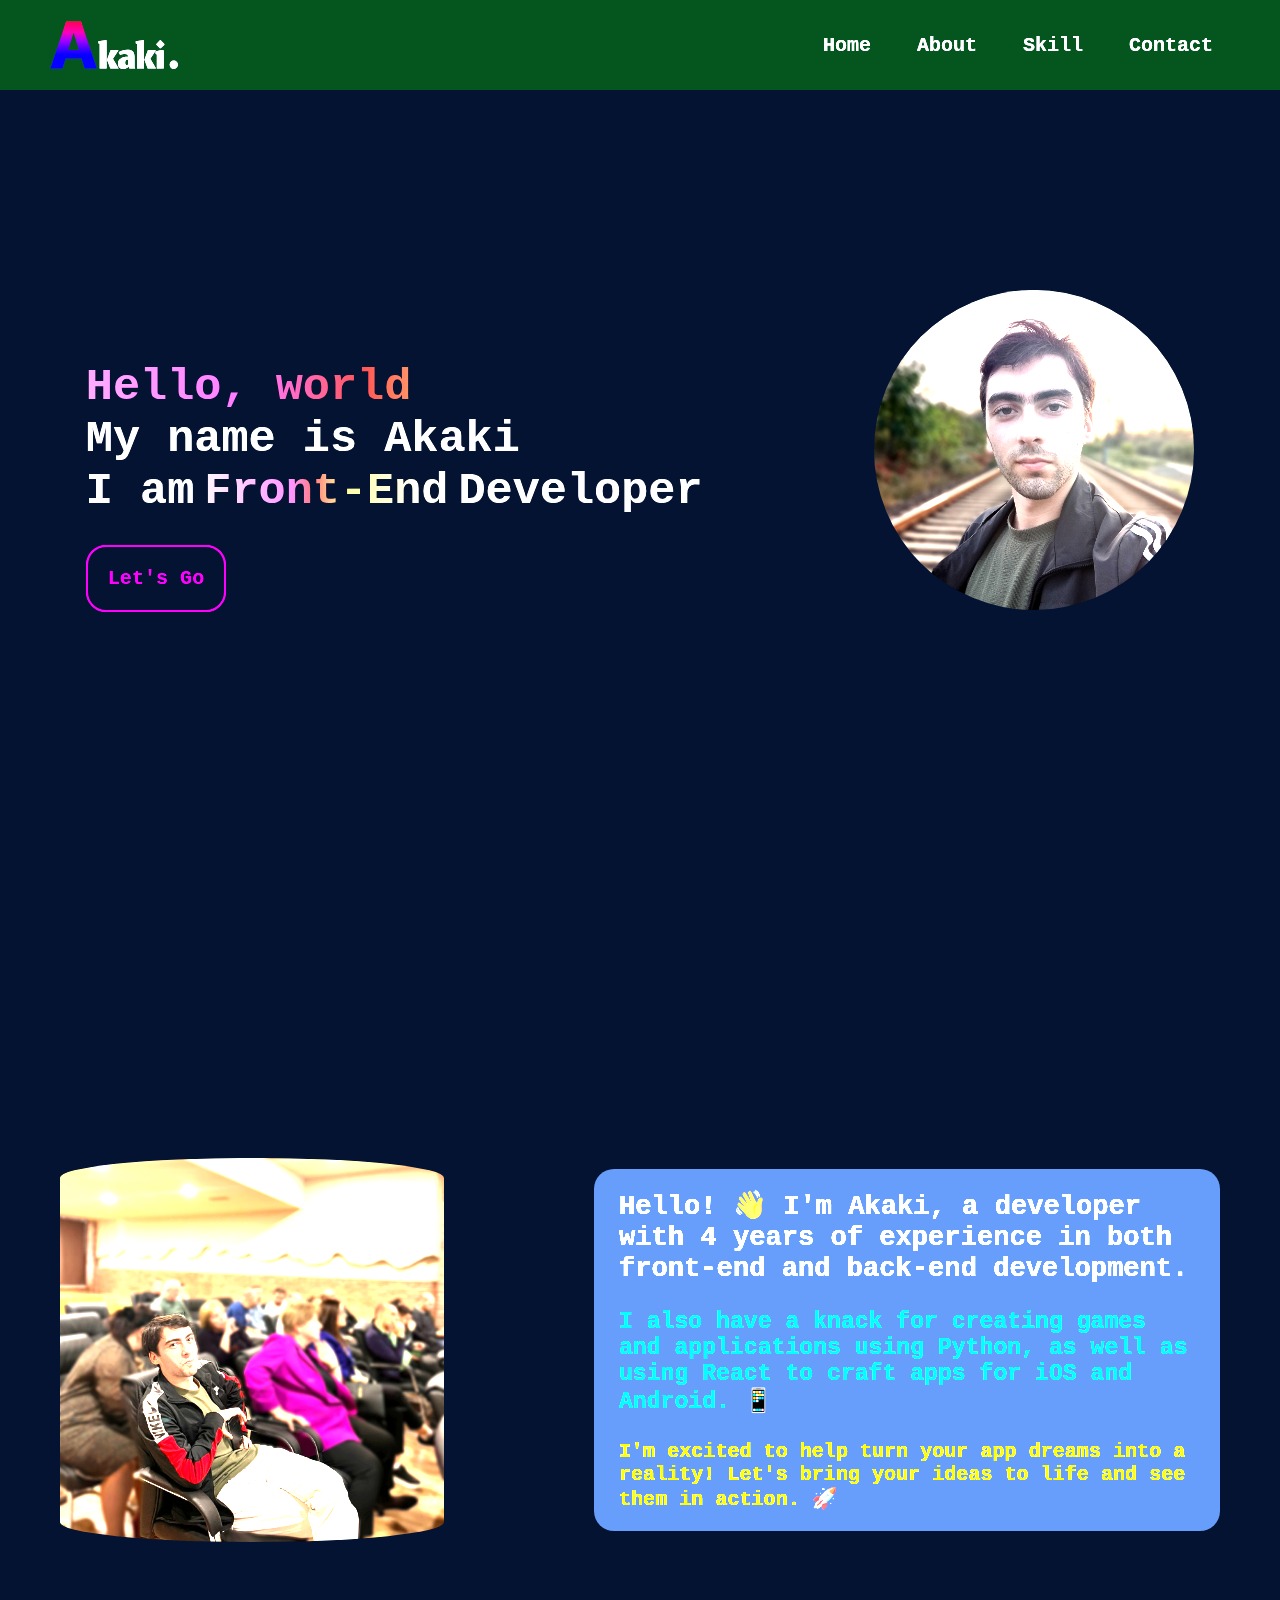
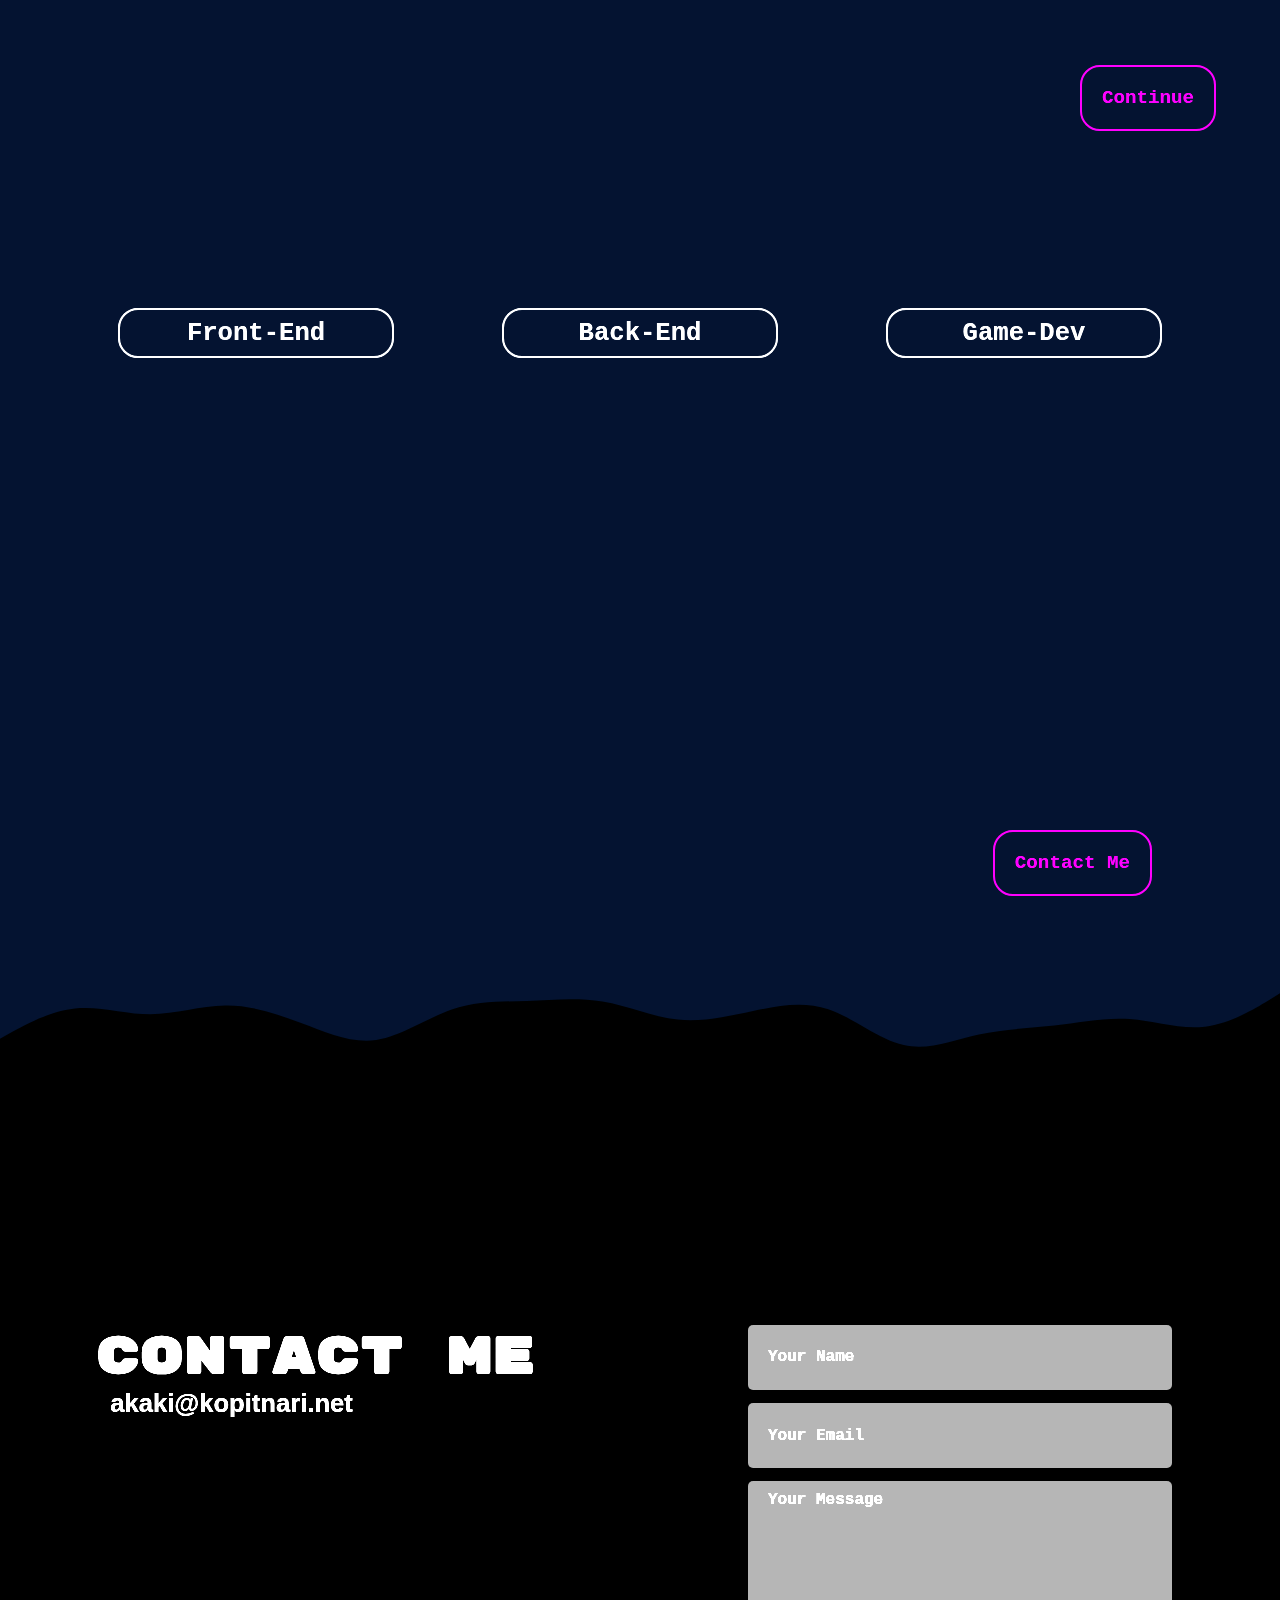
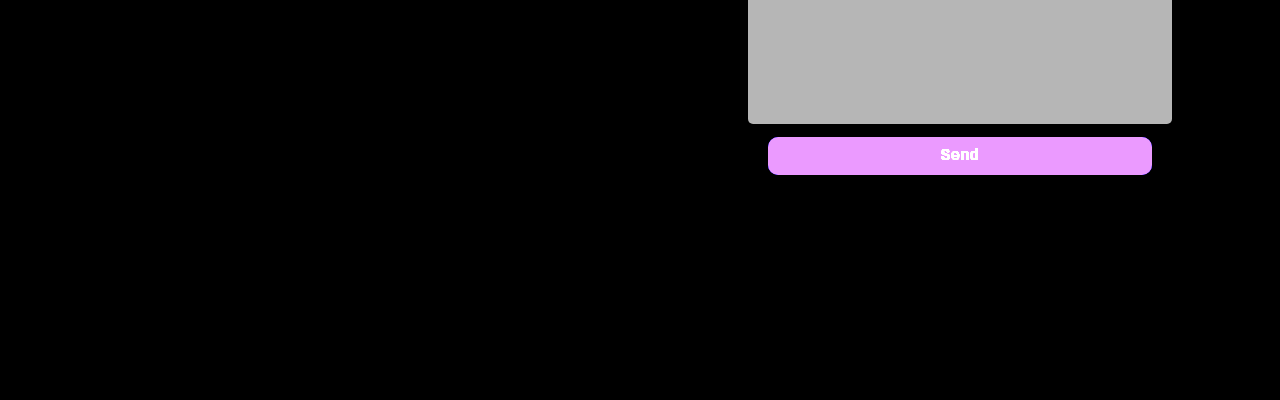
==== commit 4866e34f: "littleBitUpdate" ====
--- a/index.html
+++ b/index.html
@@ -43,6 +43,7 @@
     </header>
 
     <section class="section" id="section1">
+        <div class="324defr"></div>
         <div class="section1-wrapper">
             <div class="welcome-text-container">
                 <h1 class="welcome-text text1">Hello, world</h1>
@@ -62,6 +63,7 @@
     </section>
 
     <section class="section" id="section2">
+        <div class="l324defr"></div>
         <div class="section2-wrapper">
             <img src="img/myImage.jpg" loading="lazy" alt="Akaki" class="my-image2">
             <div class="about-text-container">
@@ -179,12 +181,10 @@
                         required>
                     <textarea name="Message" id="message-field" rows="10" placeholder="Your Message"
                         required></textarea>
-                    <div class="send-area">
-                        <input type="submit" id="submit-button" value="Send">
-                        <p id="response"></p>
-                    </div>
-                </form>
+                    <button type="submit" id="submit-button">Send</button>
             </div>
+            </form>
+        </div>
         </div>
     </footer>
 
--- a/style.css
+++ b/style.css
@@ -3,6 +3,14 @@
   margin: 0;
   padding: 0;
 }
+@media (prefers-color-scheme: light) {
+  * {
+    filter: brightness(1.2);
+  }
+  * img {
+    filter: brightness(0.9);
+  }
+}
 
 html {
   scroll-behavior: smooth;
@@ -12,6 +20,15 @@
   width: 100vw;
   overflow-x: hidden;
   background: #031029;
+}
+
+.l324defr {
+  position: absolute;
+  width: 100%;
+  height: 100%;
+  top: 0;
+  left: 0;
+  z-index: -1;
 }
 
 .loader-page {
@@ -176,8 +193,10 @@
   justify-content: space-around;
 }
 #section1 .section1-wrapper .my-image1 {
+  position: relative;
   width: max(200px, 25vw);
   border-radius: 50%;
+  z-index: -2;
   animation: identifier 15s ease-in-out infinite;
 }
 #section1 .section1-wrapper .welcome-text-container {
@@ -269,8 +288,10 @@
   gap: 30px;
 }
 #section2 .section2-wrapper .my-image2 {
+  position: relative;
   width: max(300px, 30%);
   border-radius: 50%/20px;
+  z-index: -2;
   animation: identifier 25s ease-in-out infinite;
 }
 #section2 .section2-wrapper .about-text-container {
@@ -403,7 +424,7 @@
 }
 #section3 .section3-wrapper .main-container .drop-down-button-area .drop-button .img-box {
   position: absolute;
-  background-color: rgb(65, 46, 46);
+  background-color: #412E2E;
   left: 0;
   top: 120%;
   width: 80%;
@@ -420,7 +441,7 @@
   width: 35px;
   height: 30px;
   padding: 10px;
-  background: #FFF;
+  background: #FFFF00;
   border-radius: 20%;
 }
 #section3 .section3-wrapper .main-container .drop-down-button-area .drop-button .img-box .skill-text {
@@ -521,17 +542,9 @@
   height: 20rem;
   resize: none;
 }
-#section4 .section4-wrapper .side-container form .send-area {
+#section4 .section4-wrapper .side-container form #submit-button {
   width: 100%;
-  display: flex;
-  justify-content: center;
-  align-items: center;
-  flex-direction: column;
-  row-gap: 5px;
-}
-#section4 .section4-wrapper .side-container form .send-area #submit-button {
-  width: 100%;
-  height: 40px;
+  padding-block: 10px;
   border: none;
   border-radius: 10px;
   font-size: clamp(16px, 1vw, 20px);
@@ -543,17 +556,20 @@
   cursor: pointer;
   transition: background-color 0.3s, transform 0.3s;
 }
-#section4 .section4-wrapper .side-container form .send-area #submit-button:hover {
+#section4 .section4-wrapper .side-container form #submit-button:disabled {
+  opacity: 0.5;
+}
+#section4 .section4-wrapper .side-container form #submit-button:disabled:hover {
+  background: #412BFC;
+}
+#section4 .section4-wrapper .side-container form #submit-button:disabled:active {
+  transform: scale(1);
+}
+#section4 .section4-wrapper .side-container form #submit-button:hover {
   background: #7F24FA;
 }
-#section4 .section4-wrapper .side-container form .send-area #submit-button:active {
+#section4 .section4-wrapper .side-container form #submit-button:active {
   transform: scale(0.9);
-}
-#section4 .section4-wrapper .side-container form .send-area #response {
-  color: #FFF;
-  font-family: monospace;
-  font-size: 1.2rem;
-  font-weight: 700;
 }
 
 @keyframes identifier {
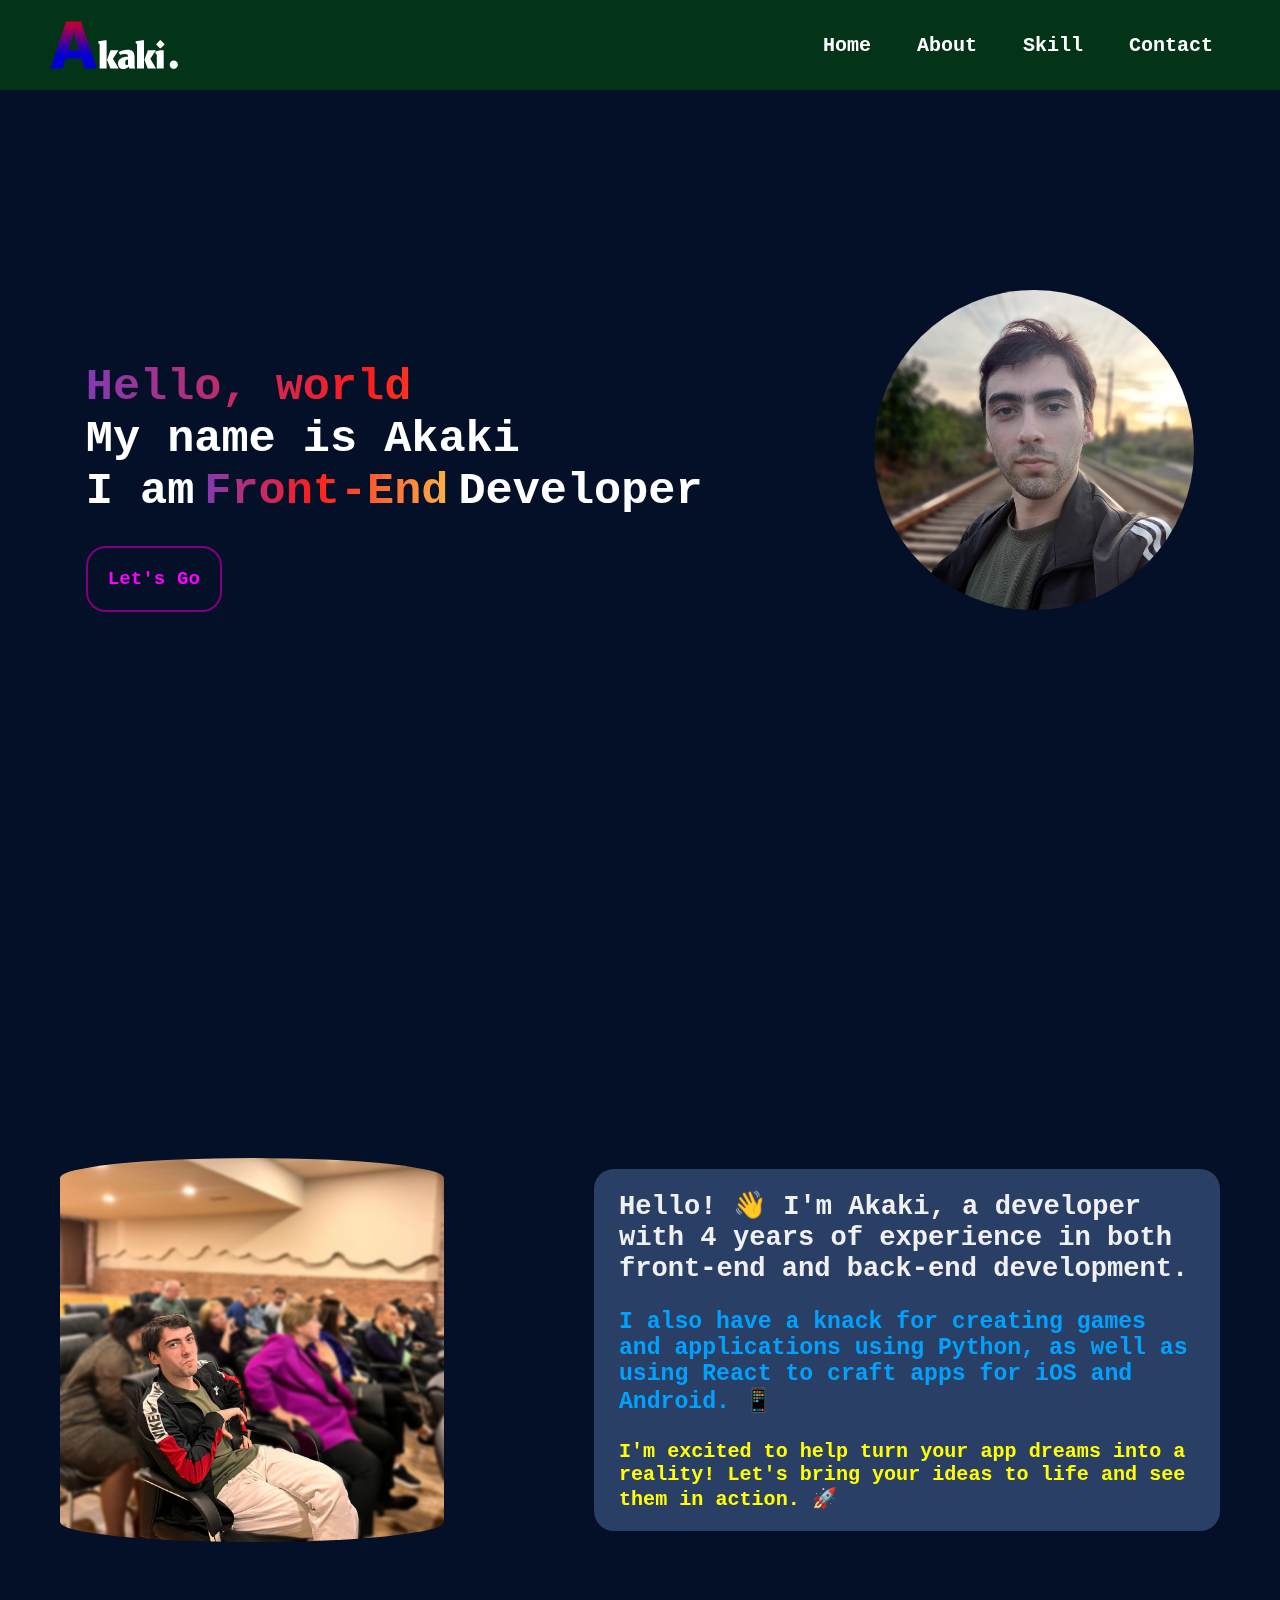
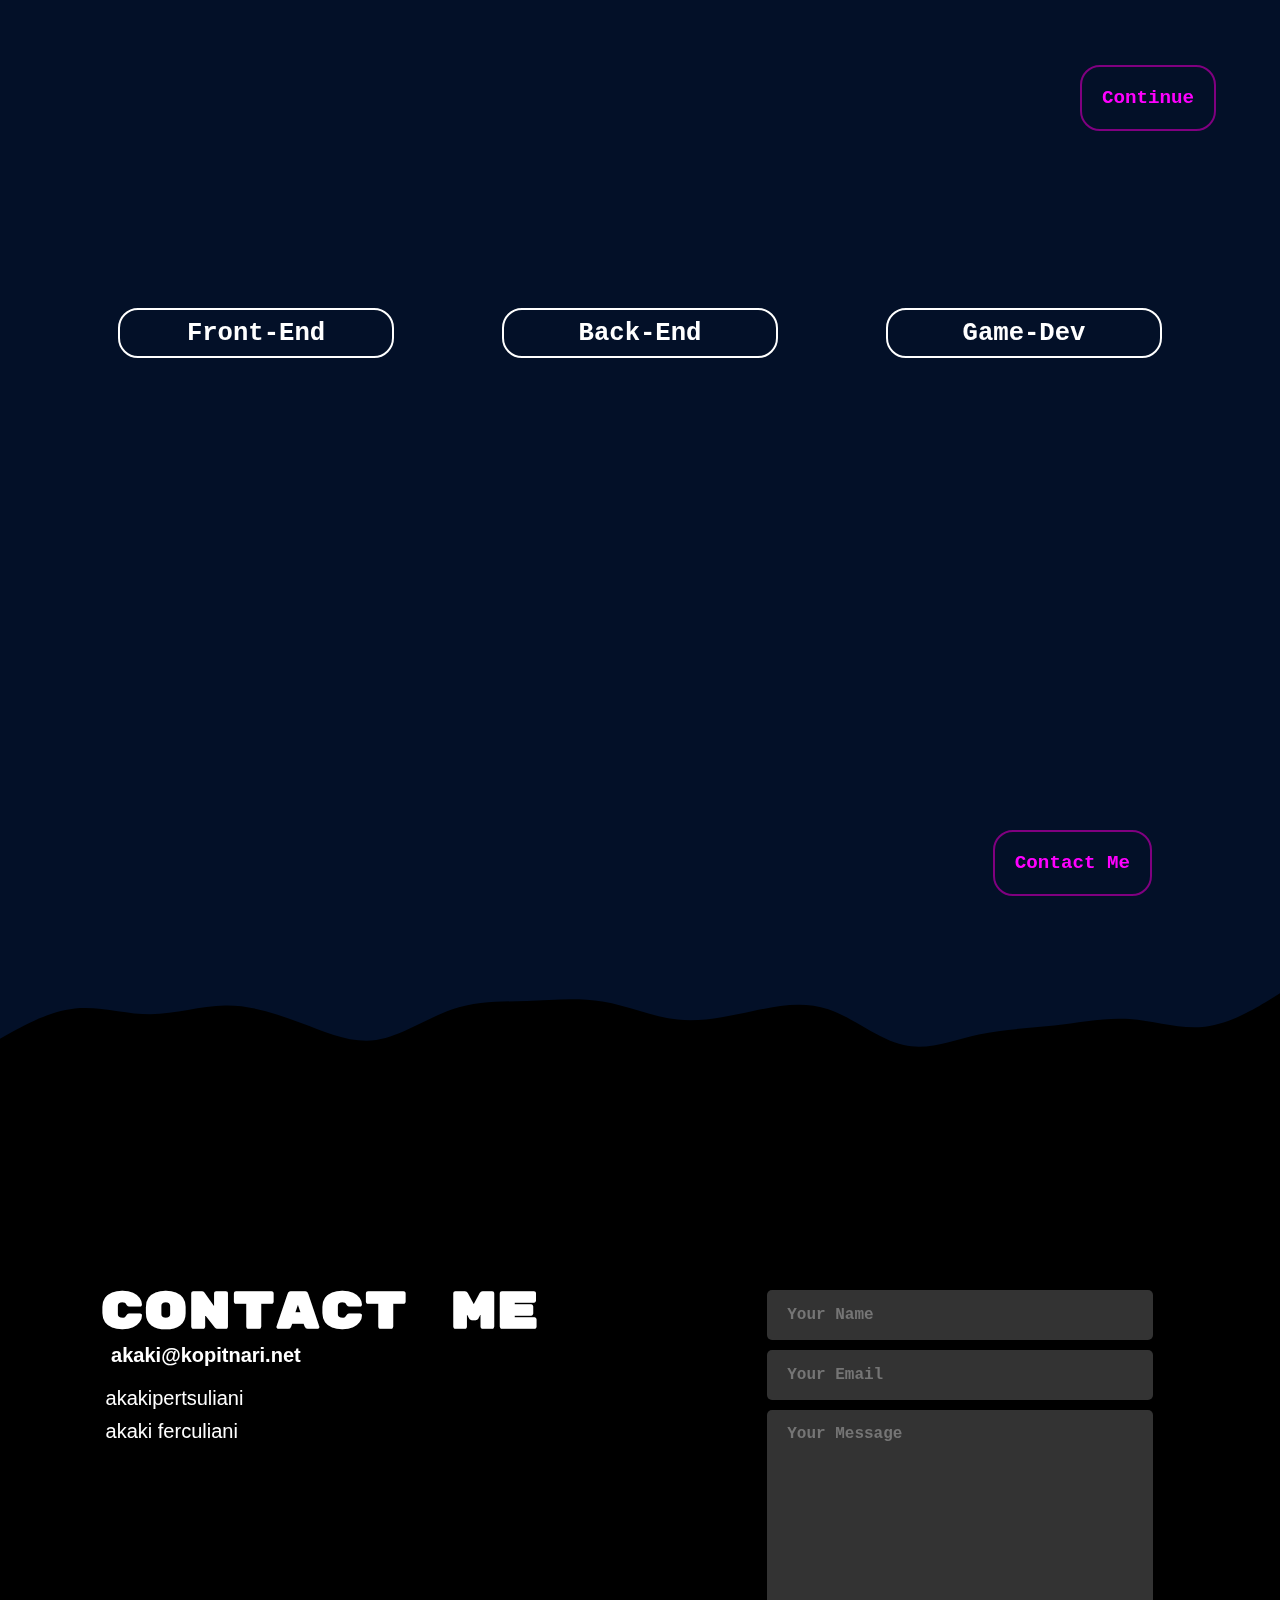
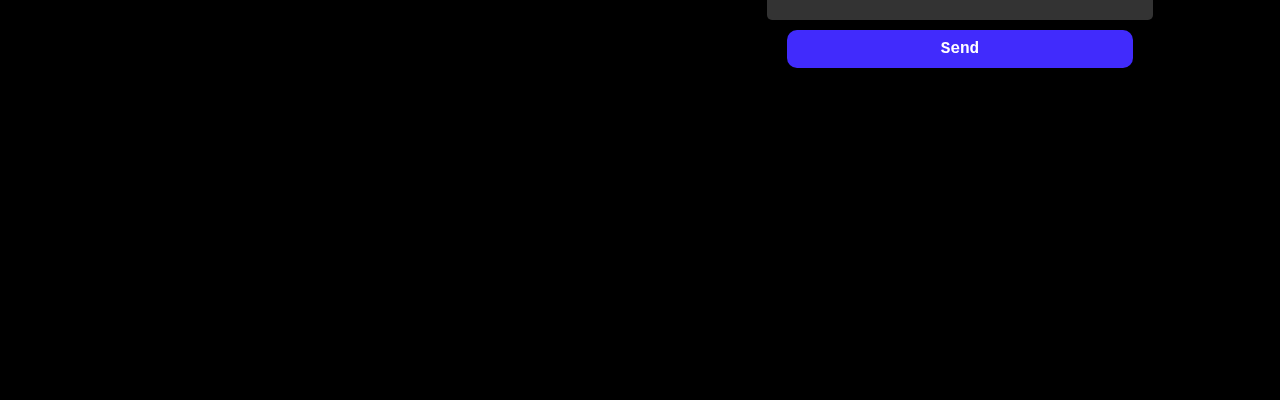
==== commit 5793989e: "newUpdateCome" ====
--- a/index.html
+++ b/index.html
@@ -13,7 +13,7 @@
     <link rel="shortcut icon" href="img/facicon.svg" type="image/x-icon">
     <link rel="stylesheet" href="style.css">
     <link rel="stylesheet" href="responsiveStyle.css">
-    <title>portfolio</title>
+    <title>Portfolio</title>
 </head>
 
 <body>
@@ -27,9 +27,8 @@
         <div class="header-wrapper">
             <img src="img/logo.svg" alt="logo" class="logo">
 
-            <button class="menu-bar">
+            <button type="button" class="menu-bar">
                 <i class="fa-solid fa-bars menu" style="color: #FFF;"></i>
-                <i class="fa-solid fa-xmark xmark" style="color: #ffffff;"></i>
             </button>
 
             <nav class="nav-bar">
@@ -164,13 +163,13 @@
             <div class="side-container left">
                 <div class="ryw23-2">
                     <h1 class="contact-text">Contact Me</h1>
-                    <h2 class="email"><i class="fa-solid fa-envelope" style="color: #813D9C;"></i>&nbsp;
+                    <h2 class="email"><i class="fa-solid fa-envelope"></i>&nbsp;
                         akaki@kopitnari.net</h2>
                     <div class="icon-container">
-                        <a href="https://github.com/akakipertsuliani" target="_blank"><i class="fa-brands fa-github"
-                                style="color: #FFF;"></i></a>
+                        <a href="https://github.com/akakipertsuliani" target="_blank"><i
+                                class="fa-brands fa-github"></i>&nbsp;akakipertsuliani</a>
                         <a href="https://facebook.com/akaki.ferculiani.12" target="_blank"><i
-                                class="fa-brands fa-facebook" style="color: #FFF;"></i></a>
+                                class="fa-brands fa-facebook"></i>&nbsp;akaki ferculiani</a>
                     </div>
                 </div>
             </div>
--- a/style.css
+++ b/style.css
@@ -5,10 +5,7 @@
 }
 @media (prefers-color-scheme: light) {
   * {
-    filter: brightness(1.2);
-  }
-  * img {
-    filter: brightness(0.9);
+    filter: brightness(1);
   }
 }
 
@@ -19,7 +16,7 @@
 body {
   width: 100vw;
   overflow-x: hidden;
-  background: #031029;
+  background: #031028;
 }
 
 .l324defr {
@@ -35,7 +32,7 @@
   position: relative;
   width: 100vw;
   height: 100vh;
-  z-index: 30;
+  z-index: 999;
   display: flex;
   justify-content: center;
   align-items: center;
@@ -168,19 +165,11 @@
   font-size: 2rem;
   padding: 5px 15px;
 }
-.header .header-wrapper .menu-bar .xmark {
-  position: absolute;
-  top: 0;
-  left: 2px;
-  z-index: 5;
-  padding: 10px;
-  display: none;
-}
 
 .section {
   position: relative;
   width: 100%;
-  height: 100vh;
+  height: max(100vh, 720px);
   display: flex;
   justify-content: center;
 }
@@ -201,7 +190,7 @@
 }
 #section1 .section1-wrapper .welcome-text-container {
   font-size: 1.57vw;
-  font-size: clamp(12px, 1.57vw, 30px);
+  font-size: clamp(10px, 1.57vw, 30px);
   color: #FFF;
   font-weight: 700;
   font-family: monospace;
@@ -222,7 +211,7 @@
 }
 #section1 .section1-wrapper .welcome-text-container .text3 .skill-text {
   height: max(4vh, 4vw);
-  height: clamp(30px, 4vw, 80px);
+  height: clamp(25px, 4vw, 80px);
   overflow: hidden;
 }
 #section1 .section1-wrapper .welcome-text-container .text3 .skill-text .skill-name {
@@ -232,20 +221,20 @@
   -webkit-background-clip: text;
   background-clip: text;
   color: transparent;
-  animation: slide-animation 4s ease-in-out infinite;
 }
 #section1 .section1-wrapper .welcome-text-container a {
   position: relative;
   top: 50px;
   padding: 20px;
-  border: 2px solid purple;
+  border: 2px solid #800080;
   border-radius: 20px;
   text-decoration: none;
-  color: rgb(255, 0, 255);
+  color: #FF00FF;
+  font-size: 1.2rem;
   transition: 0.3s;
 }
 #section1 .section1-wrapper .welcome-text-container a:hover {
-  background: purple;
+  background: #800080;
   color: #FFF;
   border-color: transparent;
 }
@@ -441,7 +430,7 @@
   width: 35px;
   height: 30px;
   padding: 10px;
-  background: #FFFF00;
+  background: #FFF;
   border-radius: 20%;
 }
 #section3 .section3-wrapper .main-container .drop-down-button-area .drop-button .img-box .skill-text {
@@ -459,31 +448,28 @@
 }
 #section4 .section4-wrapper {
   width: min(100%, 1960px);
-  height: 100vh;
   display: flex;
   justify-content: center;
   align-items: center;
 }
 #section4 .section4-wrapper .side-container {
   width: 50%;
-  height: 100%;
-  display: flex;
-  justify-content: center;
-  align-items: center;
+  height: 60vh;
+  display: flex;
+  justify-content: center;
 }
 @media screen and (max-width: 768px) {
   #section4 .section4-wrapper .side-container {
     width: 100%;
-    height: 50%;
+    height: 200px;
+    align-items: center;
   }
 }
 #section4 .section4-wrapper .side-container .ryw23-2 {
-  width: 70%;
-  height: 50%;
+  max-width: 100%;
 }
 #section4 .section4-wrapper .side-container .ryw23-2 .contact-text,
 #section4 .section4-wrapper .side-container .ryw23-2 .email {
-  font-weight: 700;
   color: #FFF;
 }
 #section4 .section4-wrapper .side-container .ryw23-2 .contact-text {
@@ -492,41 +478,50 @@
 }
 #section4 .section4-wrapper .side-container .ryw23-2 .email {
   font-family: sans-serif;
-  font-size: clamp(20px, 2vw, 50px);
+  font-weight: 600;
+  font-size: clamp(20px, 1.5vw, 50px);
 }
 #section4 .section4-wrapper .side-container .ryw23-2 .icon-container {
+  margin-top: 20px;
+}
+#section4 .section4-wrapper .side-container .ryw23-2 .icon-container a {
+  display: flex;
+  text-decoration: none;
+  color: #FFF;
+  font-size: clamp(20px, 1.5vw, 50px);
+  font-family: sans-serif;
   margin-top: 10px;
-  display: flex;
-}
-#section4 .section4-wrapper .side-container .ryw23-2 .icon-container a {
-  font-size: clamp(20px, 2.3vw, 50px);
   margin-right: 15px;
-  transition: transform 0.3s;
-}
-#section4 .section4-wrapper .side-container .ryw23-2 .icon-container a:hover {
-  transform: scale(1.5);
+  transition: 0.3s;
+}
+#section4 .section4-wrapper .side-container .ryw23-2 .icon-container a:active {
+  color: #412BFC;
+}
+@media screen and (min-width: 768px) {
+  #section4 .section4-wrapper .side-container .ryw23-2 .icon-container a:hover {
+    color: #412BFC;
+  }
 }
 #section4 .section4-wrapper .side-container form {
   display: flex;
   flex-direction: column;
   align-items: center;
-  row-gap: 3%;
-  width: 60%;
-  height: 50%;
+  row-gap: 10px;
+  width: max(60%, 250px);
   padding: 10px 20px;
 }
 @media screen and (max-width: 768px) {
   #section4 .section4-wrapper .side-container form {
-    height: 400px;
-    align-self: flex-start;
+    width: 100%;
   }
 }
 #section4 .section4-wrapper .side-container form #message-field,
 #section4 .section4-wrapper .side-container form .input-field {
-  width: 100%;
+  width: 90%;
   font-size: 16px;
   font-family: monospace;
   font-weight: 700;
+  padding: 15px 20px;
   background: #333;
   color: #FFF;
   border: none;
@@ -534,16 +529,13 @@
   outline: transparent;
 }
 #section4 .section4-wrapper .side-container form .input-field {
-  height: 50px;
-  padding: 15px 20px;
+  height: 20px;
 }
 #section4 .section4-wrapper .side-container form #message-field {
-  padding: 10px 20px;
-  height: 20rem;
   resize: none;
 }
 #section4 .section4-wrapper .side-container form #submit-button {
-  width: 100%;
+  width: 90%;
   padding-block: 10px;
   border: none;
   border-radius: 10px;
@@ -554,7 +546,7 @@
   color: #FFF;
   outline: transparent;
   cursor: pointer;
-  transition: background-color 0.3s, transform 0.3s;
+  transition: 0.3s;
 }
 #section4 .section4-wrapper .side-container form #submit-button:disabled {
   opacity: 0.5;
@@ -570,59 +562,29 @@
 }
 #section4 .section4-wrapper .side-container form #submit-button:active {
   transform: scale(0.9);
+}
+@media screen and (max-width: 768px) {
+  #section4 .section4-wrapper .right {
+    height: 500px;
+  }
 }
 
 @keyframes identifier {
   0%, 100% {
     border-radius: 30% 70% 70% 30%/30% 52% 48% 70%;
   }
-  10% {
+  20% {
     border-radius: 50% 50% 20% 80%/25% 80% 20% 75%;
   }
-  20% {
+  40% {
     border-radius: 67% 33% 47% 53%/37% 20% 80% 63%;
   }
-  30% {
-    border-radius: 39% 61% 47% 53%/37% 40% 60% 63%;
-  }
-  40% {
-    border-radius: 39% 61% 82% 18%/74% 40% 60% 26%;
-  }
-  50% {
+  60% {
     border-radius: 50%;
-  }
-  60% {
-    border-radius: 50% 50% 53% 47%/72% 69% 31% 28%;
-  }
-  70% {
-    border-radius: 50% 50% 53% 47%/26% 22% 78% 74%;
   }
   80% {
     border-radius: 50% 50% 53% 47%/26% 69% 31% 74%;
   }
-  90% {
-    border-radius: 20% 80% 20% 80%/20% 80% 20% 80%;
-  }
-}
-@keyframes slide-animation {
-  0% {
-    transform: translateY(0%);
-  }
-  20% {
-    transform: translateY(0%);
-  }
-  40% {
-    transform: translateY(-100%);
-  }
-  60% {
-    transform: translateY(-100%);
-  }
-  80% {
-    transform: translateY(-200%);
-  }
-  100% {
-    transform: translateY(-200%);
-  }
 }
 
 /*# sourceMappingURL=style.css.map */
--- a/responsiveStyle.css
+++ b/responsiveStyle.css
@@ -7,10 +7,6 @@
 
   .drop-down-button:hover {
     box-shadow: 0 0 10px 5px #FFF;
-  }
-
-  .icon-container a:hover {
-    transform: scale(1.3);
   }
 }
 
@@ -43,8 +39,8 @@
     transform: scale(0.9);
   }
 
-  .header .header-wrapper .menu-bar:focus ~ .nav-bar {
-    transform: translate(0);
+  .header .header-wrapper .nav-bar.active {
+    transform: translateX(0);
   }
 
   .element {
@@ -66,16 +62,4 @@
   .section4-wrapper {
     flex-direction: column;
   }
-
-  #section4 .section4-wrapper .left {
-    height: 20vh;
-  }
-
-  #section4 .section4-wrapper .right {
-    height: 80vh;
-  }
-
-  #section4 .section4-wrapper .side-container form .input-field {
-    height: 20px;
-  }
-}+}
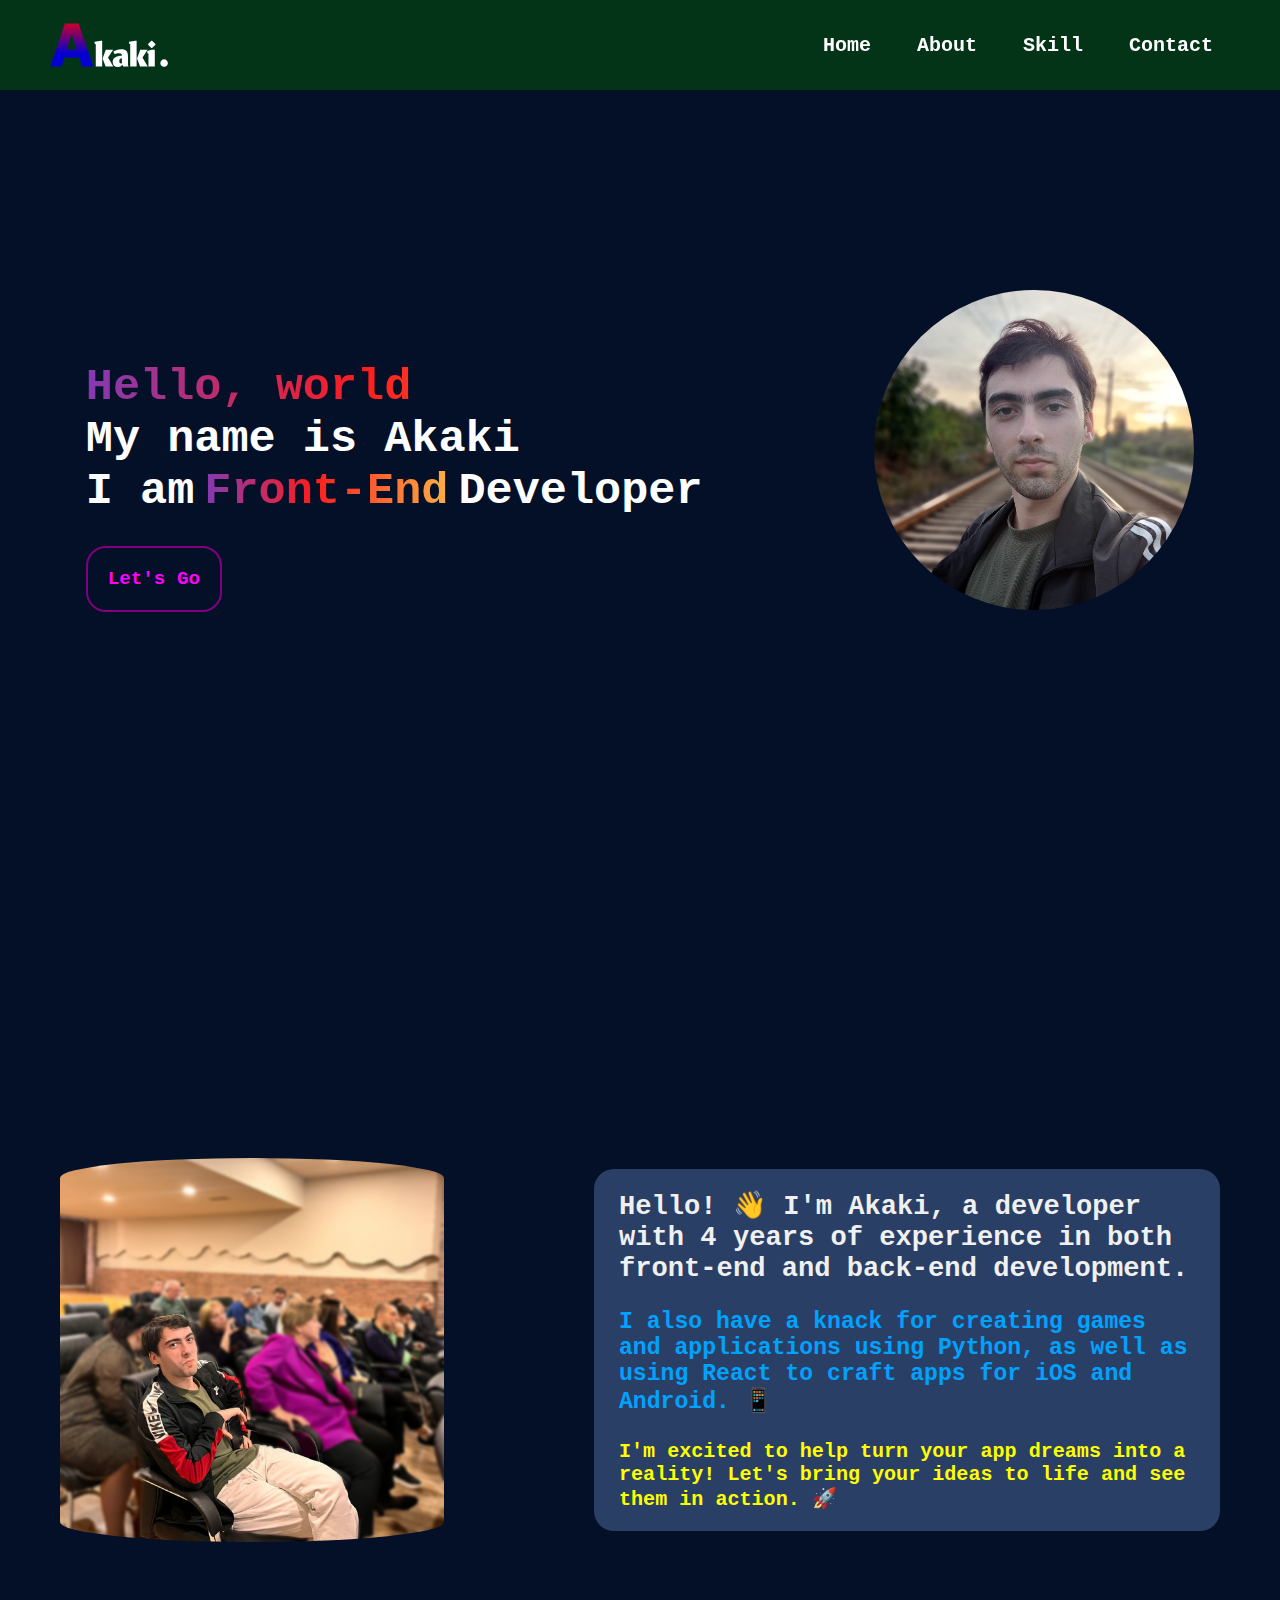
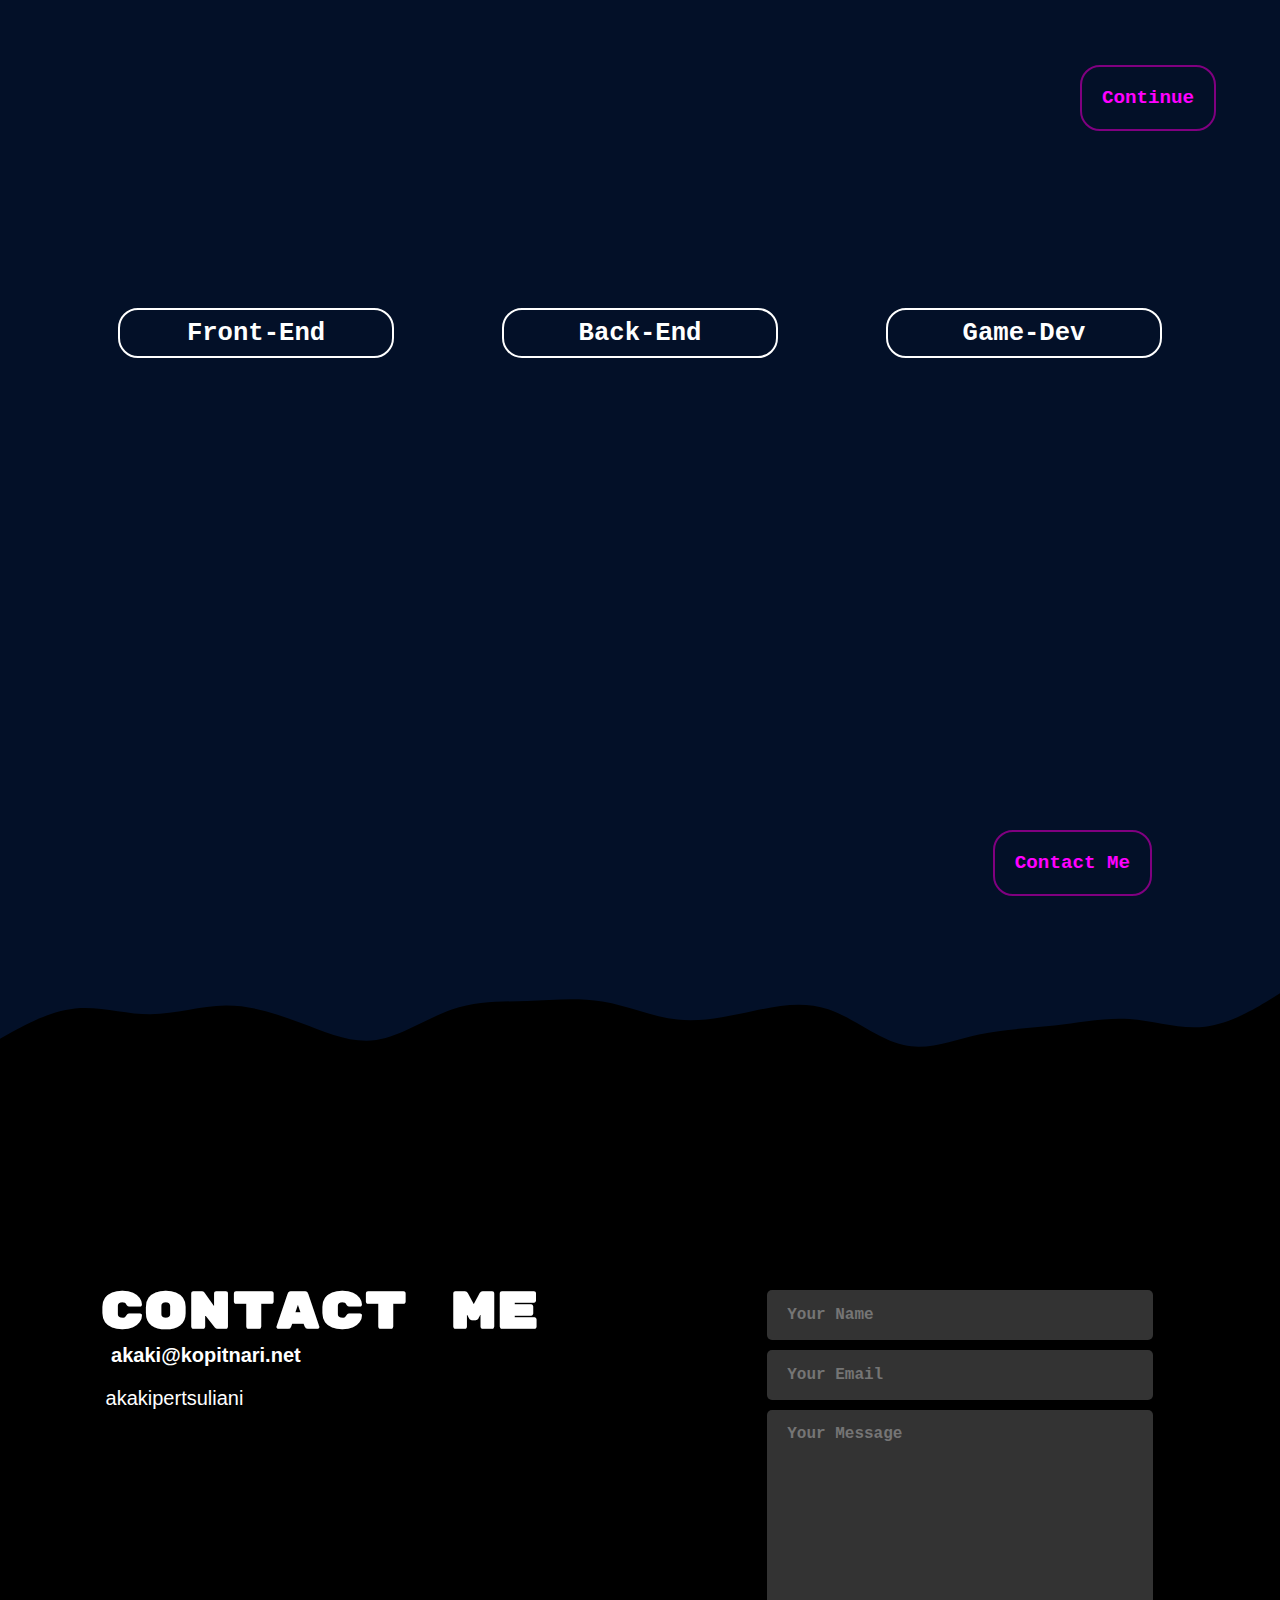
==== commit f6083f7b: "UpdateNew034" ====
--- a/index.html
+++ b/index.html
@@ -112,8 +112,8 @@
                             <h1 class="skill-text">React</h1>
                         </div>
                         <div class="img-box" style="--i:5">
-                            <img src="img/logos/vueLogo.png" loading="lazy" alt="Vue" class="skill-logo">
-                            <h1 class="skill-text">Vue</h1>
+                            <img src="img/logos/angularLogo.png" loading="lazy" alt="Angular" class="skill-logo">
+                            <h1 class="skill-text">Angular</h1>
                         </div>
                     </div>
                 </div>
@@ -168,8 +168,6 @@
                     <div class="icon-container">
                         <a href="https://github.com/akakipertsuliani" target="_blank"><i
                                 class="fa-brands fa-github"></i>&nbsp;akakipertsuliani</a>
-                        <a href="https://facebook.com/akaki.ferculiani.12" target="_blank"><i
-                                class="fa-brands fa-facebook"></i>&nbsp;akaki ferculiani</a>
                     </div>
                 </div>
             </div>
--- a/style.css
+++ b/style.css
@@ -2,11 +2,6 @@
 * {
   margin: 0;
   padding: 0;
-}
-@media (prefers-color-scheme: light) {
-  * {
-    filter: brightness(1);
-  }
 }
 
 html {
@@ -107,6 +102,8 @@
 }
 .header {
   width: 100%;
+  box-sizing: border-box;
+  padding-inline: 50px;
   position: fixed;
   display: flex;
   align-items: center;
@@ -125,12 +122,10 @@
 .header .header-wrapper .logo {
   width: max(100px, 10%);
   width: clamp(100px, 10%, 30%);
-  margin-left: 50px;
 }
 .header .header-wrapper .nav-bar {
   display: flex;
   justify-content: space-between;
-  margin-right: 50px;
 }
 .header .header-wrapper .nav-bar .element {
   text-decoration: none;
@@ -157,7 +152,6 @@
 .header .header-wrapper .menu-bar {
   position: relative;
   display: none;
-  margin-right: 20px;
   border: none;
   background: transparent;
 }
@@ -221,6 +215,7 @@
   -webkit-background-clip: text;
   background-clip: text;
   color: transparent;
+  animation: slide-animation 5s ease-in-out infinite;
 }
 #section1 .section1-wrapper .welcome-text-container a {
   position: relative;
@@ -586,5 +581,25 @@
     border-radius: 50% 50% 53% 47%/26% 69% 31% 74%;
   }
 }
+@keyframes slide-animation {
+  0% {
+    transform: translateY(0%);
+  }
+  20% {
+    transform: translateY(0%);
+  }
+  40% {
+    transform: translateY(-100%);
+  }
+  60% {
+    transform: translateY(-100%);
+  }
+  80% {
+    transform: translateY(-200%);
+  }
+  100% {
+    transform: translateY(-200%);
+  }
+}
 
 /*# sourceMappingURL=style.css.map */
--- a/responsiveStyle.css
+++ b/responsiveStyle.css
@@ -11,6 +11,10 @@
 }
 
 @media screen and (max-width: 768px) {
+  .header {
+    padding-inline: 30px;
+  }
+
   .header .header-wrapper .nav-bar {
     position: absolute;
     width: 100vw;
